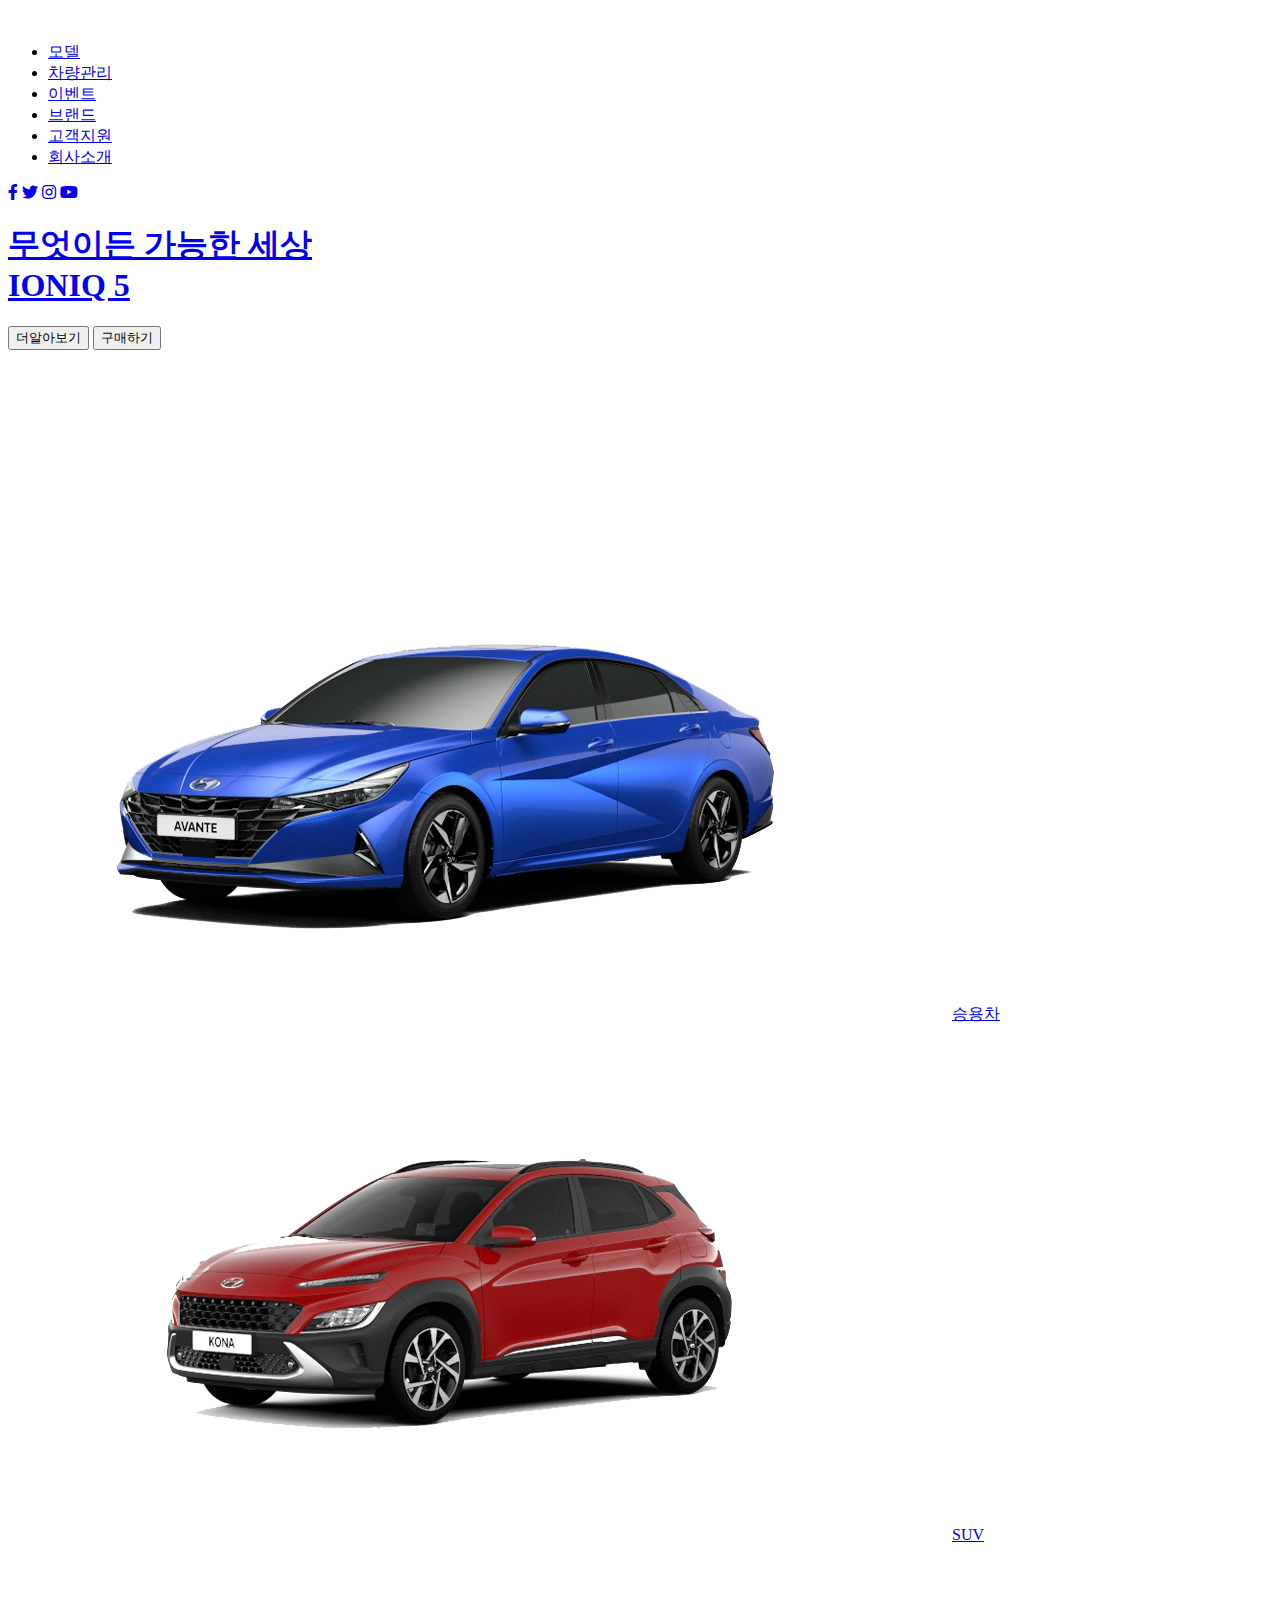
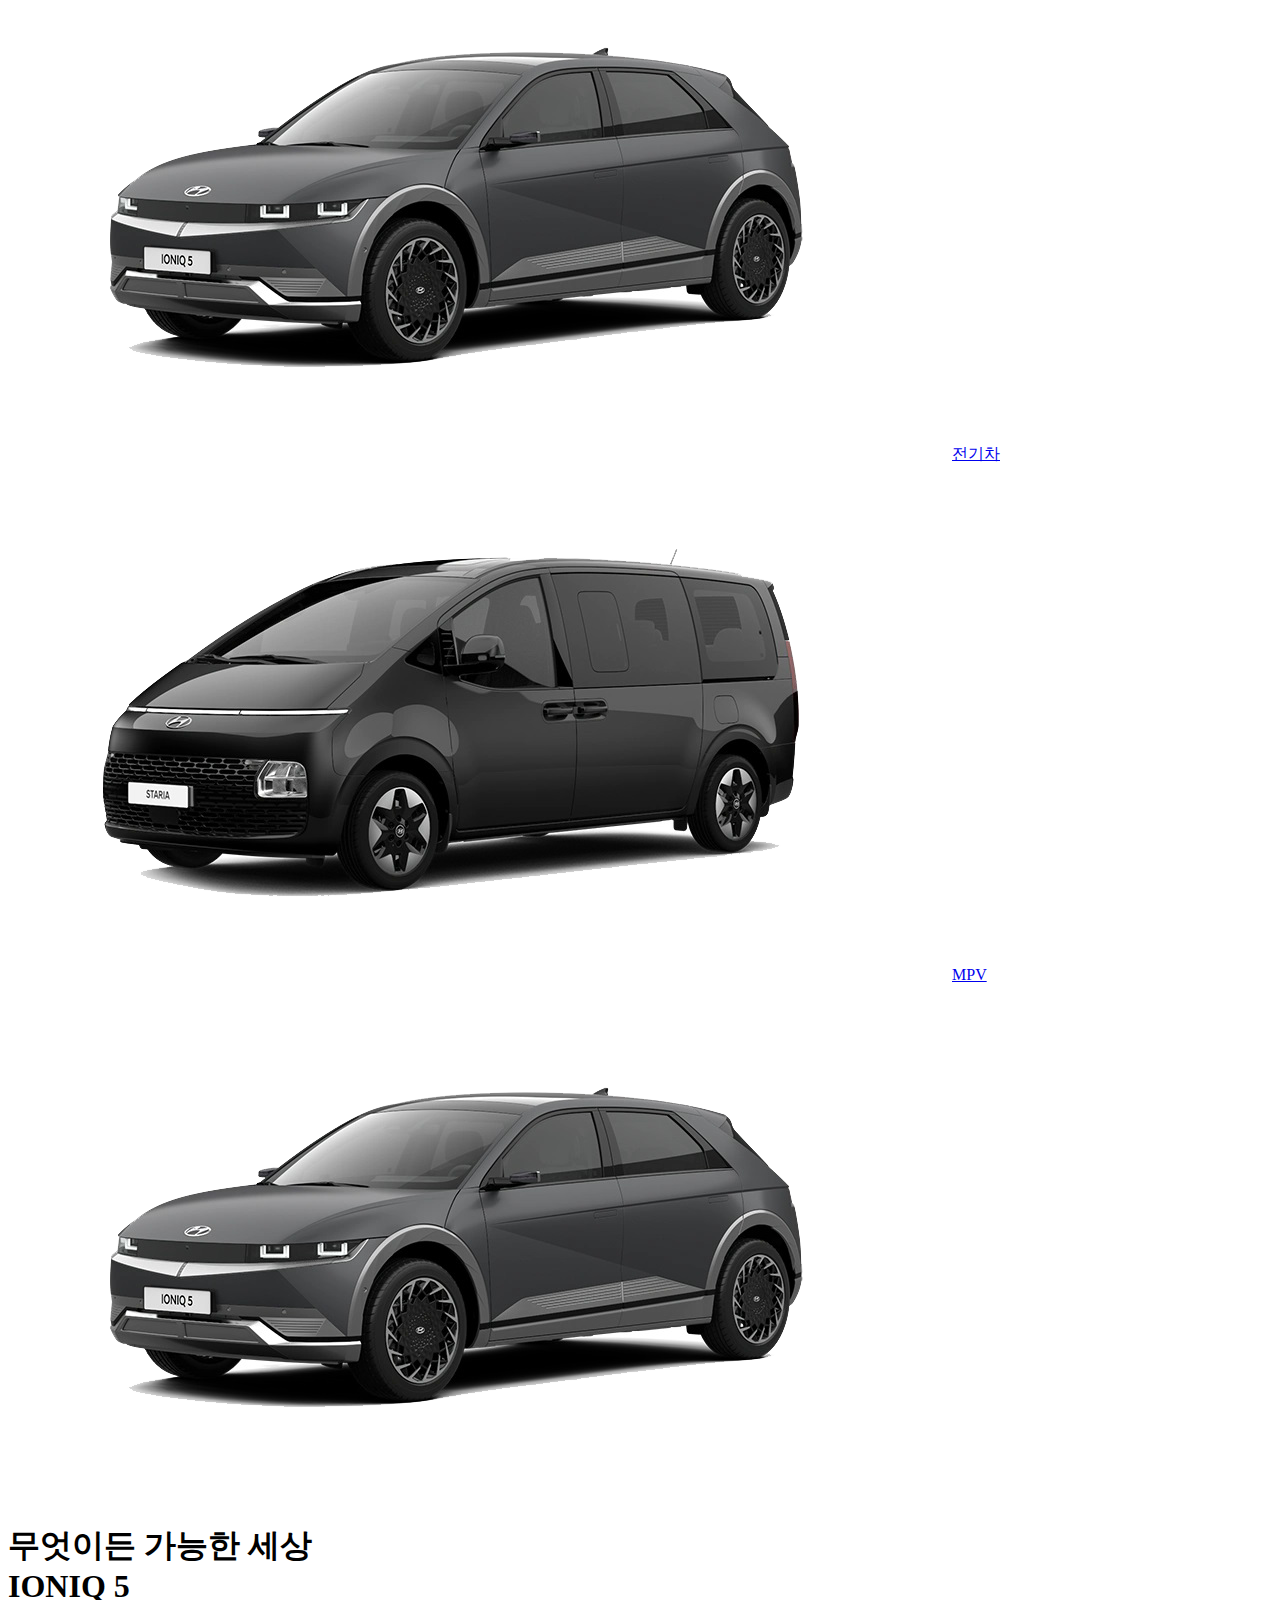
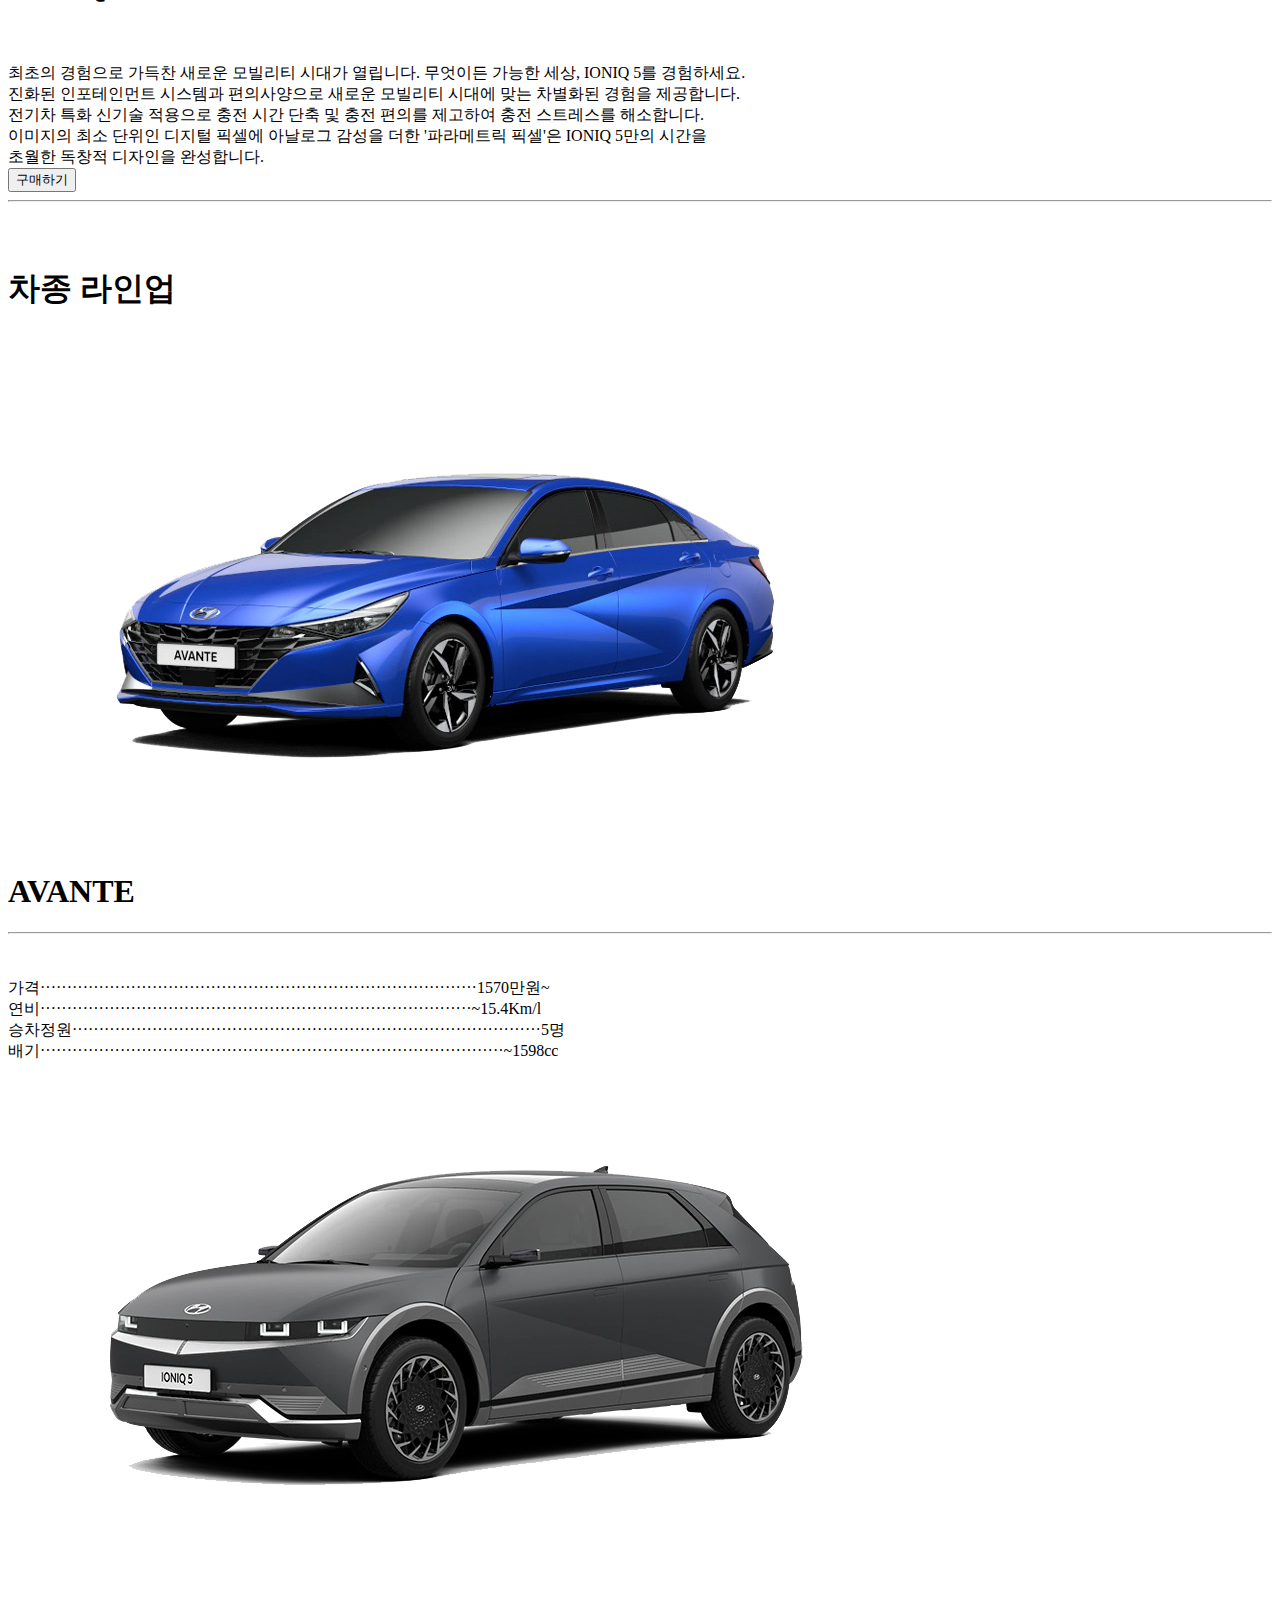
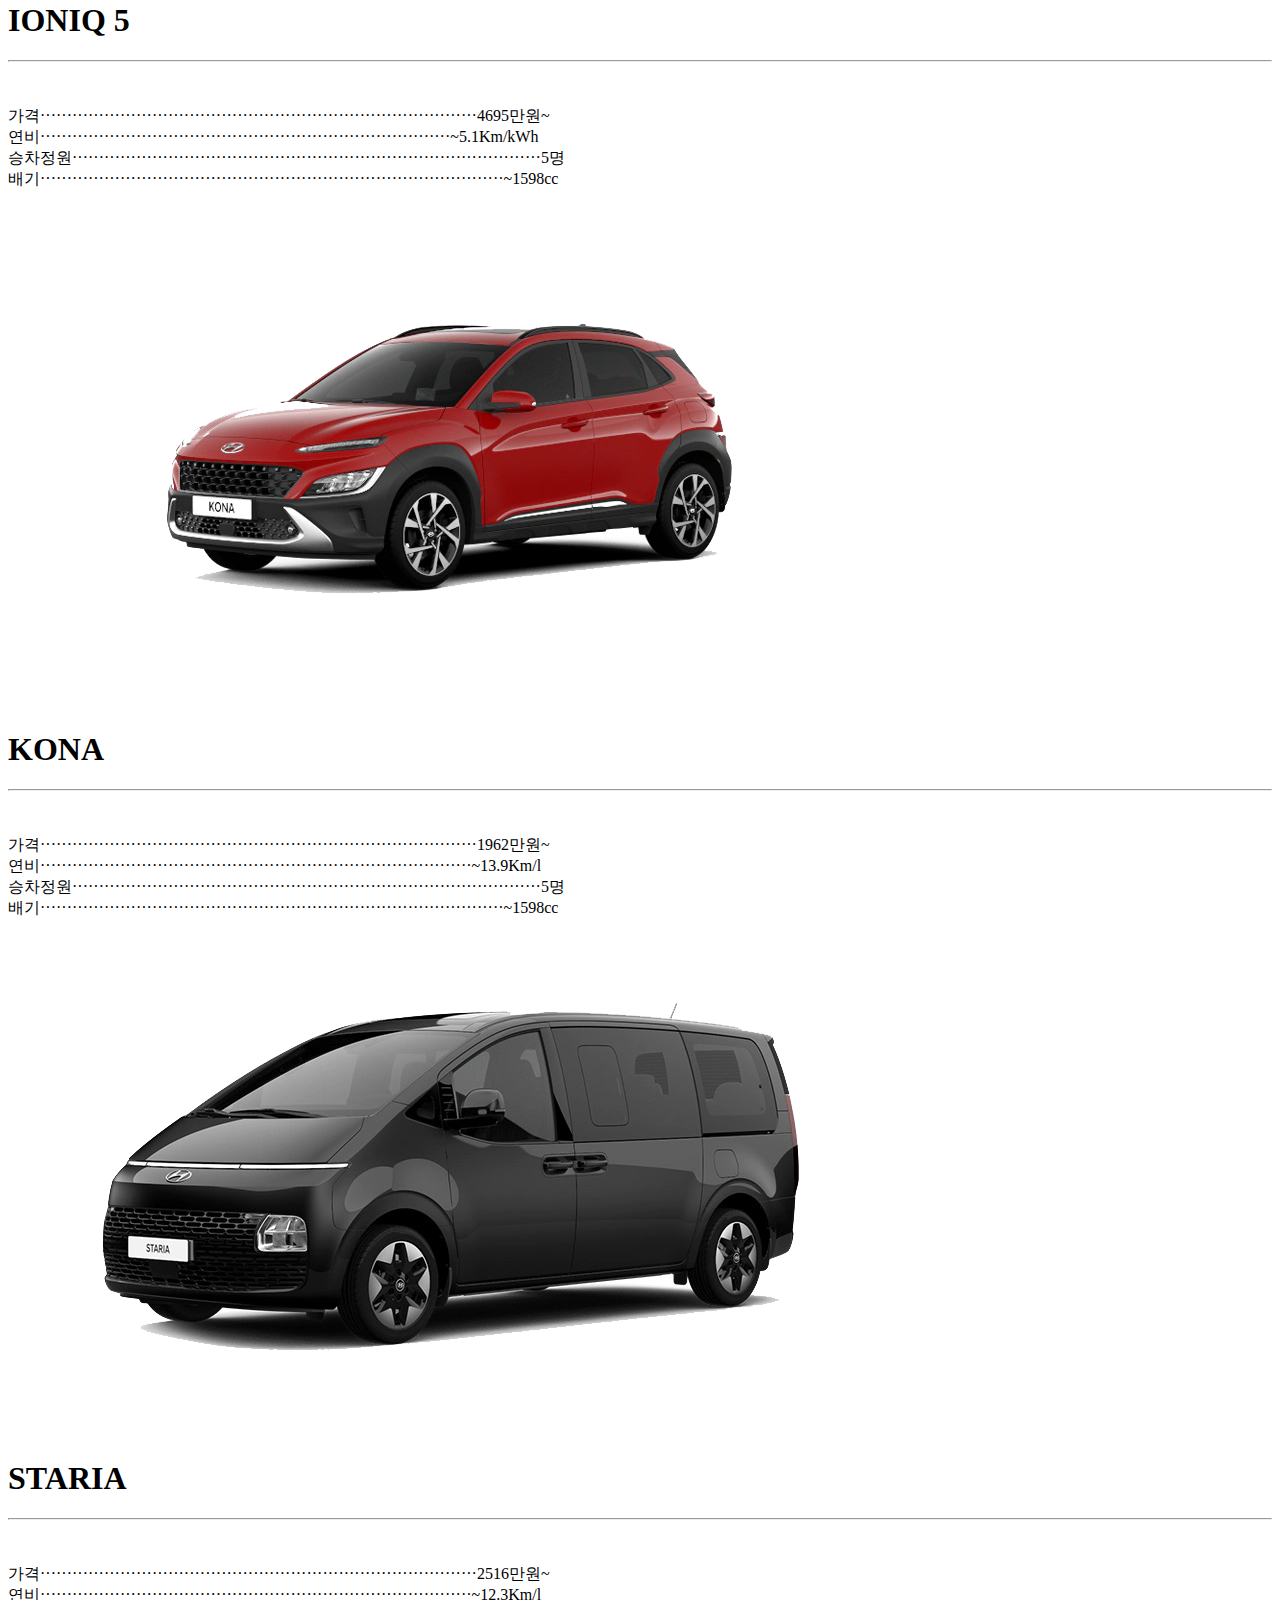
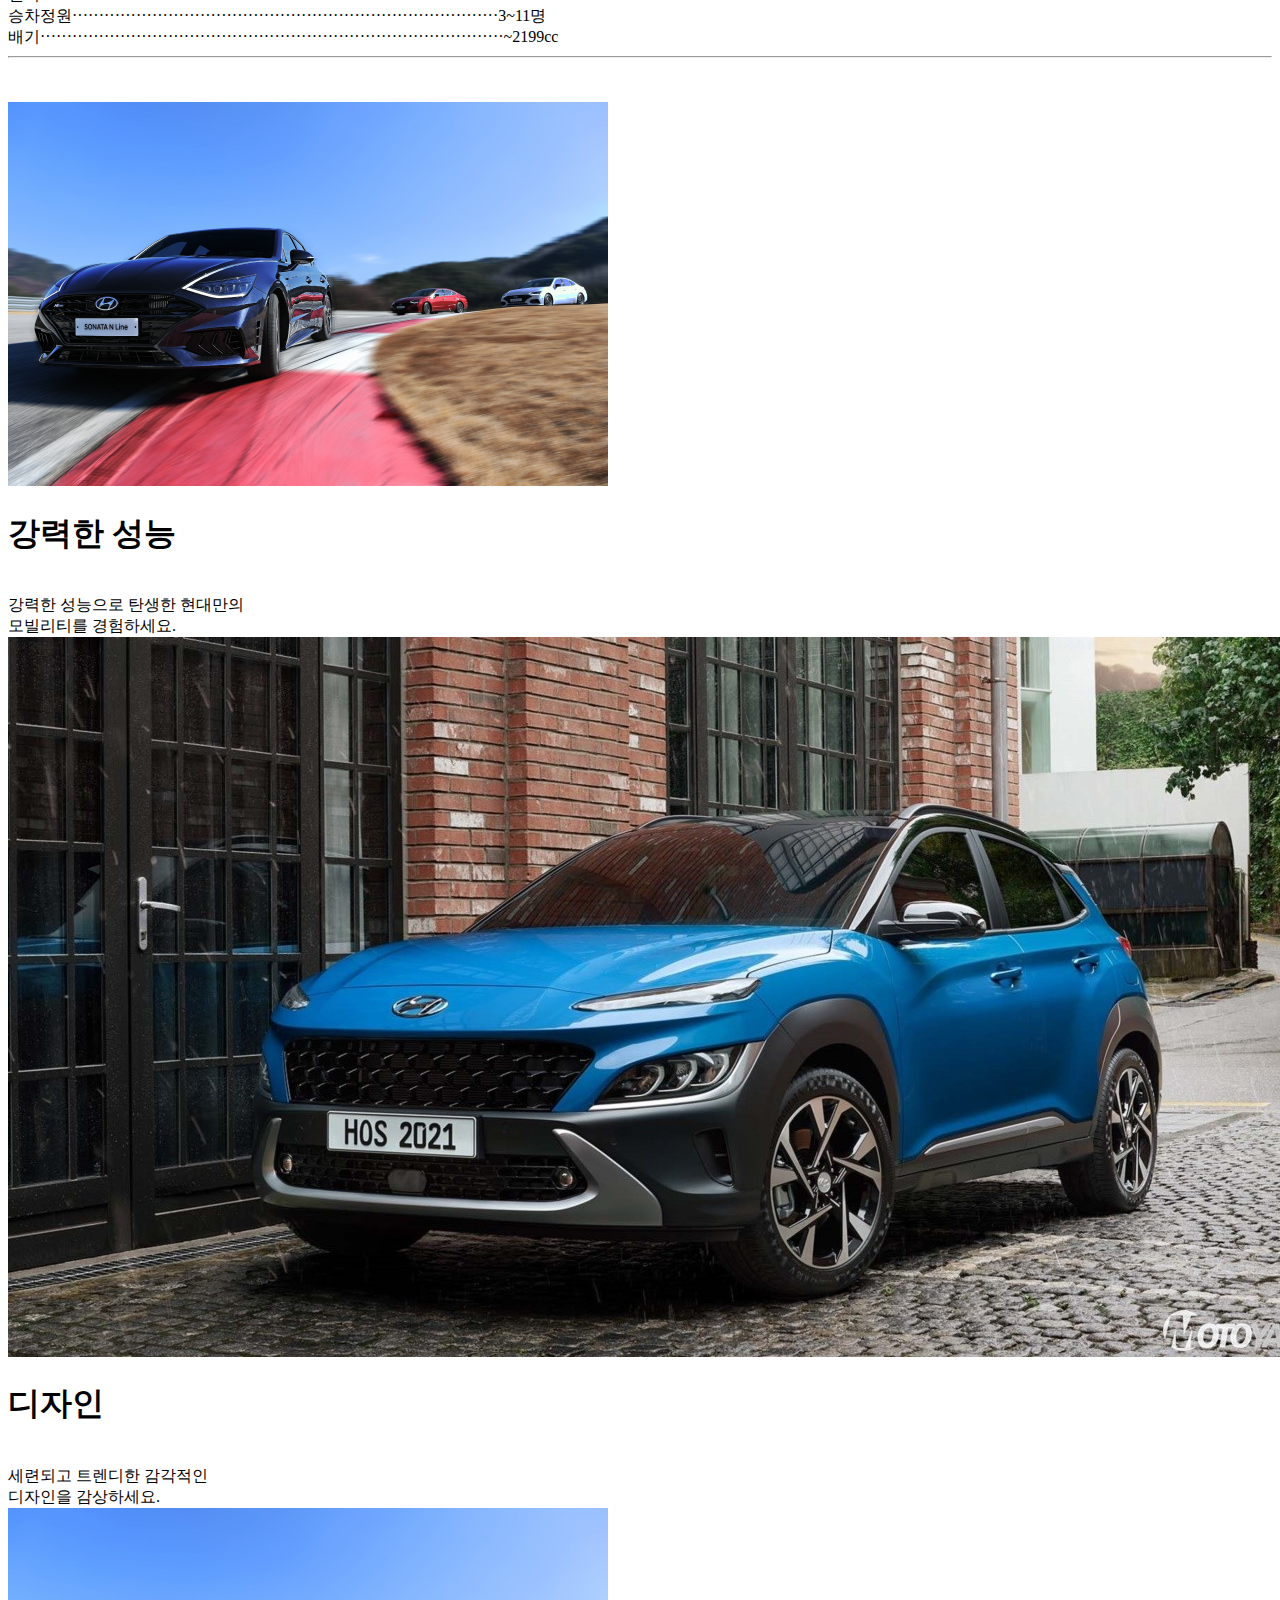
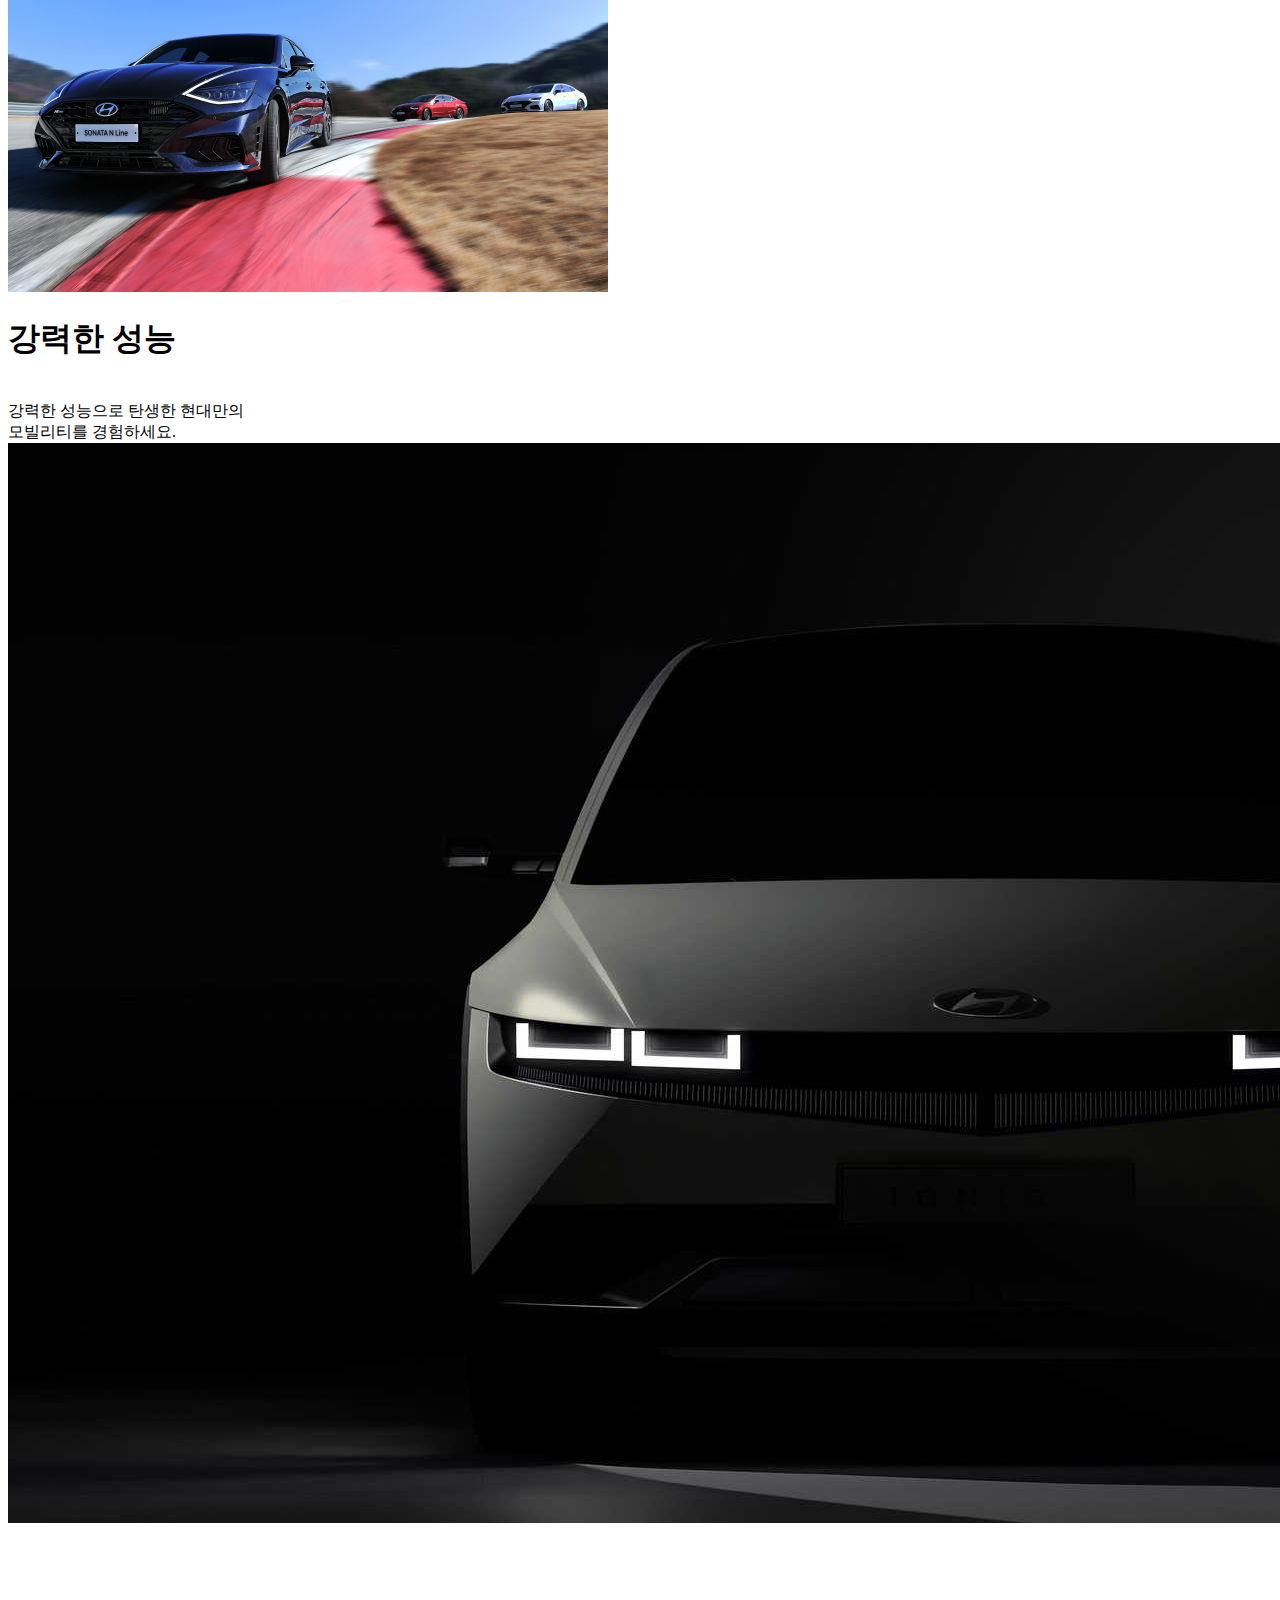
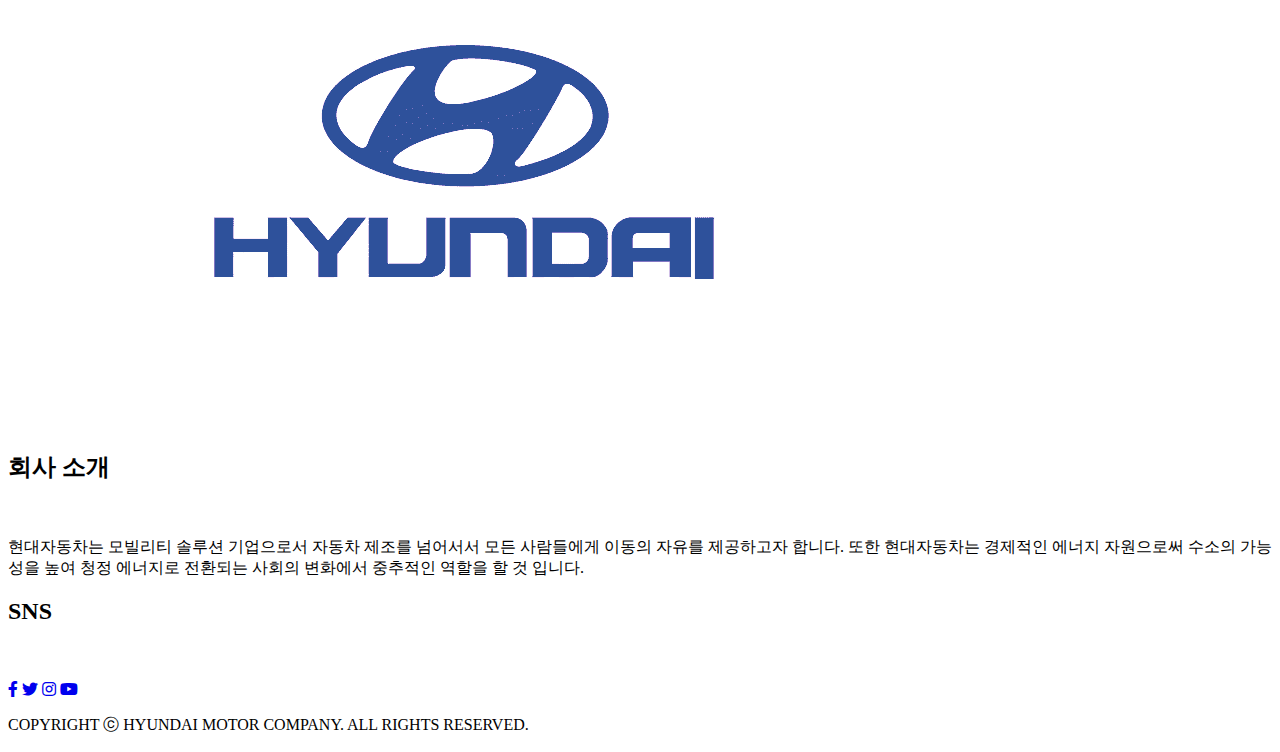
==== index.html @ 27c6eb62 "111" ====
<!DOCTYPE html>
<html lang="ko">

<head>
    <meta charset="UTF-8">
    <meta name="viewport" content="width=device-width, initial-scale=1.0">
    <title>현대자동차</title>
    <link rel="stylesheet" href="../HYUNDAI/css/main.css">
    <link rel="stylesheet" href="../HYUNDAI/css/common.css">
    <link rel="stylesheet" href="https://use.fontawesome.com/releases/v5.10.0/css/all.css">
</head>

<body>
    
    <div class="header">
        <header>
            <a href="#"><img src="../HYUNDAI/img/hyundai.png" alt=""></a>
            <nav>
                <ul>
                    <li><a href="#">모델</a></li>
                    <li><a href="#">차량관리</a></li>
                    <li><a href="#">이벤트</a></li>
                    <li><a href="#">브랜드</a></li>
                    <li><a href="#">고객지원</a></li>
                    <li><a href="#">회사소개</a></li>
                </ul>
            </nav>
            <div class="icon">
                <a href="#"><i class="fab fa-facebook-f"></i></a>
                <a href="#"><i class="fab fa-twitter"></i></a>
                <a href="#"><i class="fab fa-instagram"></i></a>
                <a href="#"><i class="fab fa-youtube"></i></a>
            </div>
        </header>
    </div>
   
    <div class="slide">
        <div id="btn">
            <div><a href="#">
                    <h1> 무엇이든 가능한 세상<br>IONIQ 5</h1>
                </a></div>
            <div class="bt">
                <button id="btn1" type="button" onclick="location.href='#' ">더알아보기</button>
                <button id="btn2" type="button" onclick="location.href='#' ">구매하기</button>
            </div>
        </div>
        <video src="../HYUNDAI/video/slidevideo.mp4" loop muted autoplay></video>
    </div>
    
    <div id="cars">
        <div class="cars1">
            <a href="#"><img src="img/AVANTE.png" alt=""></a>
            <a href="#">승용차</a>
        </div>
        <div class="cars1">
            <a href="#"><img src="img/KONA.png" alt=""></a>
            <a href="#">SUV</a>
        </div>
        <div class="cars1">
            <a href="#"><img src="img/IONIQ5.png" alt=""></a>
            <a href="#">전기차</a>
        </div>
        <div class="cars1">
            <a href="#"><img src="img/STARIA.png" alt=""></a>
            <a href="#">MPV</a>
        </div>
    </div>

    <div id="section1">
        <div class="io"><img src="img/IONIQ5.png" alt=""></div>
        <div class="txt">
            <div class="txt1">
                <h1>무엇이든 가능한 세상<br>IONIQ 5</h1><br><br>
                <span>최초의 경험으로 가득찬 새로운 모빌리티 시대가 열립니다.
                    무엇이든 가능한 세상, IONIQ 5를 경험하세요.<br>
                    진화된 인포테인먼트 시스템과 편의사양으로 새로운 모빌리티 시대에 맞는 차별화된 경험을 제공합니다. <br>
                    전기차 특화 신기술 적용으로 충전 시간 단축 및 충전 편의를 제고하여 충전 스트레스를 해소합니다. <br>
                    이미지의 최소 단위인 디지털 픽셀에 아날로그 감성을 더한 '파라메트릭 픽셀'은
                    IONIQ 5만의 시간을 <br> 초월한 독창적 디자인을 완성합니다.
                </span>
            </div>
            <button type="button" onclick="location.href='#' ">구매하기</button>
        </div>
        
    </div>
    <hr>
    <div id="etc">
        <div class="etc1">
            <br><br>
            <h1>차종 라인업</h1>
            <div class="lineup">
                <div>
                    <img src="img/AVANTE.png" alt="">
                    <h1>AVANTE</h1>
                    <hr><br><br>
                    <div class="info">
                        <span>가격&middot;&middot;&middot;&middot;&middot;&middot;&middot;&middot;&middot;&middot;&middot;&middot;&middot;&middot;&middot;&middot;&middot;&middot;&middot;&middot;&middot;&middot;&middot;&middot;&middot;&middot;&middot;&middot;&middot;&middot;&middot;&middot;&middot;&middot;&middot;&middot;&middot;&middot;&middot;&middot;&middot;&middot;&middot;&middot;&middot;&middot;&middot;&middot;&middot;&middot;&middot;&middot;&middot;&middot;&middot;&middot;&middot;&middot;&middot;&middot;&middot;&middot;&middot;&middot;&middot;&middot;&middot;&middot;&middot;&middot;&middot;&middot;&middot;&middot;&middot;&middot;&middot;&middot;&middot;&middot;&middot;&middot;1570만원~</span>
                        <br>
                        <span>연비&middot;&middot;&middot;&middot;&middot;&middot;&middot;&middot;&middot;&middot;&middot;&middot;&middot;&middot;&middot;&middot;&middot;&middot;&middot;&middot;&middot;&middot;&middot;&middot;&middot;&middot;&middot;&middot;&middot;&middot;&middot;&middot;&middot;&middot;&middot;&middot;&middot;&middot;&middot;&middot;&middot;&middot;&middot;&middot;&middot;&middot;&middot;&middot;&middot;&middot;&middot;&middot;&middot;&middot;&middot;&middot;&middot;&middot;&middot;&middot;&middot;&middot;&middot;&middot;&middot;&middot;&middot;&middot;&middot;&middot;&middot;&middot;&middot;&middot;&middot;&middot;&middot;&middot;&middot;&middot;&middot;~15.4Km/l</span>
                        <br>
                        <span>승차정원&middot;&middot;&middot;&middot;&middot;&middot;&middot;&middot;&middot;&middot;&middot;&middot;&middot;&middot;&middot;&middot;&middot;&middot;&middot;&middot;&middot;&middot;&middot;&middot;&middot;&middot;&middot;&middot;&middot;&middot;&middot;&middot;&middot;&middot;&middot;&middot;&middot;&middot;&middot;&middot;&middot;&middot;&middot;&middot;&middot;&middot;&middot;&middot;&middot;&middot;&middot;&middot;&middot;&middot;&middot;&middot;&middot;&middot;&middot;&middot;&middot;&middot;&middot;&middot;&middot;&middot;&middot;&middot;&middot;&middot;&middot;&middot;&middot;&middot;&middot;&middot;&middot;&middot;&middot;&middot;&middot;&middot;&middot;&middot;&middot;&middot;&middot;&middot;5명</span>
                        <br>
                        <span>배기&middot;&middot;&middot;&middot;&middot;&middot;&middot;&middot;&middot;&middot;&middot;&middot;&middot;&middot;&middot;&middot;&middot;&middot;&middot;&middot;&middot;&middot;&middot;&middot;&middot;&middot;&middot;&middot;&middot;&middot;&middot;&middot;&middot;&middot;&middot;&middot;&middot;&middot;&middot;&middot;&middot;&middot;&middot;&middot;&middot;&middot;&middot;&middot;&middot;&middot;&middot;&middot;&middot;&middot;&middot;&middot;&middot;&middot;&middot;&middot;&middot;&middot;&middot;&middot;&middot;&middot;&middot;&middot;&middot;&middot;&middot;&middot;&middot;&middot;&middot;&middot;&middot;&middot;&middot;&middot;&middot;&middot;&middot;&middot;&middot;&middot;&middot;~1598cc</span>
                    </div>
                </div>
                <div>
                    <img src="img/IONIQ5.png" alt="">
                    <h1>IONIQ 5</h1>
                    <hr><br><br>
                    <div class="info">
                        <span>가격&middot;&middot;&middot;&middot;&middot;&middot;&middot;&middot;&middot;&middot;&middot;&middot;&middot;&middot;&middot;&middot;&middot;&middot;&middot;&middot;&middot;&middot;&middot;&middot;&middot;&middot;&middot;&middot;&middot;&middot;&middot;&middot;&middot;&middot;&middot;&middot;&middot;&middot;&middot;&middot;&middot;&middot;&middot;&middot;&middot;&middot;&middot;&middot;&middot;&middot;&middot;&middot;&middot;&middot;&middot;&middot;&middot;&middot;&middot;&middot;&middot;&middot;&middot;&middot;&middot;&middot;&middot;&middot;&middot;&middot;&middot;&middot;&middot;&middot;&middot;&middot;&middot;&middot;&middot;&middot;&middot;&middot;4695만원~</span>
                        <br>
                        <span>연비&middot;&middot;&middot;&middot;&middot;&middot;&middot;&middot;&middot;&middot;&middot;&middot;&middot;&middot;&middot;&middot;&middot;&middot;&middot;&middot;&middot;&middot;&middot;&middot;&middot;&middot;&middot;&middot;&middot;&middot;&middot;&middot;&middot;&middot;&middot;&middot;&middot;&middot;&middot;&middot;&middot;&middot;&middot;&middot;&middot;&middot;&middot;&middot;&middot;&middot;&middot;&middot;&middot;&middot;&middot;&middot;&middot;&middot;&middot;&middot;&middot;&middot;&middot;&middot;&middot;&middot;&middot;&middot;&middot;&middot;&middot;&middot;&middot;&middot;&middot;&middot;&middot;~5.1Km/kWh</span>
                        <br>
                        <span>승차정원&middot;&middot;&middot;&middot;&middot;&middot;&middot;&middot;&middot;&middot;&middot;&middot;&middot;&middot;&middot;&middot;&middot;&middot;&middot;&middot;&middot;&middot;&middot;&middot;&middot;&middot;&middot;&middot;&middot;&middot;&middot;&middot;&middot;&middot;&middot;&middot;&middot;&middot;&middot;&middot;&middot;&middot;&middot;&middot;&middot;&middot;&middot;&middot;&middot;&middot;&middot;&middot;&middot;&middot;&middot;&middot;&middot;&middot;&middot;&middot;&middot;&middot;&middot;&middot;&middot;&middot;&middot;&middot;&middot;&middot;&middot;&middot;&middot;&middot;&middot;&middot;&middot;&middot;&middot;&middot;&middot;&middot;&middot;&middot;&middot;&middot;&middot;&middot;5명</span>
                        <br>
                        <span>배기&middot;&middot;&middot;&middot;&middot;&middot;&middot;&middot;&middot;&middot;&middot;&middot;&middot;&middot;&middot;&middot;&middot;&middot;&middot;&middot;&middot;&middot;&middot;&middot;&middot;&middot;&middot;&middot;&middot;&middot;&middot;&middot;&middot;&middot;&middot;&middot;&middot;&middot;&middot;&middot;&middot;&middot;&middot;&middot;&middot;&middot;&middot;&middot;&middot;&middot;&middot;&middot;&middot;&middot;&middot;&middot;&middot;&middot;&middot;&middot;&middot;&middot;&middot;&middot;&middot;&middot;&middot;&middot;&middot;&middot;&middot;&middot;&middot;&middot;&middot;&middot;&middot;&middot;&middot;&middot;&middot;&middot;&middot;&middot;&middot;&middot;&middot;~1598cc</span>
                    </div>
                </div>
                <div>
                    <img src="img/KONA.png" alt="">
                    <h1>KONA</h1>
                    <hr><br><br>
                    <div class="info">
                        <span>가격&middot;&middot;&middot;&middot;&middot;&middot;&middot;&middot;&middot;&middot;&middot;&middot;&middot;&middot;&middot;&middot;&middot;&middot;&middot;&middot;&middot;&middot;&middot;&middot;&middot;&middot;&middot;&middot;&middot;&middot;&middot;&middot;&middot;&middot;&middot;&middot;&middot;&middot;&middot;&middot;&middot;&middot;&middot;&middot;&middot;&middot;&middot;&middot;&middot;&middot;&middot;&middot;&middot;&middot;&middot;&middot;&middot;&middot;&middot;&middot;&middot;&middot;&middot;&middot;&middot;&middot;&middot;&middot;&middot;&middot;&middot;&middot;&middot;&middot;&middot;&middot;&middot;&middot;&middot;&middot;&middot;&middot;1962만원~</span>
                        <br>
                        <span>연비&middot;&middot;&middot;&middot;&middot;&middot;&middot;&middot;&middot;&middot;&middot;&middot;&middot;&middot;&middot;&middot;&middot;&middot;&middot;&middot;&middot;&middot;&middot;&middot;&middot;&middot;&middot;&middot;&middot;&middot;&middot;&middot;&middot;&middot;&middot;&middot;&middot;&middot;&middot;&middot;&middot;&middot;&middot;&middot;&middot;&middot;&middot;&middot;&middot;&middot;&middot;&middot;&middot;&middot;&middot;&middot;&middot;&middot;&middot;&middot;&middot;&middot;&middot;&middot;&middot;&middot;&middot;&middot;&middot;&middot;&middot;&middot;&middot;&middot;&middot;&middot;&middot;&middot;&middot;&middot;&middot;~13.9Km/l</span>
                        <br>
                        <span>승차정원&middot;&middot;&middot;&middot;&middot;&middot;&middot;&middot;&middot;&middot;&middot;&middot;&middot;&middot;&middot;&middot;&middot;&middot;&middot;&middot;&middot;&middot;&middot;&middot;&middot;&middot;&middot;&middot;&middot;&middot;&middot;&middot;&middot;&middot;&middot;&middot;&middot;&middot;&middot;&middot;&middot;&middot;&middot;&middot;&middot;&middot;&middot;&middot;&middot;&middot;&middot;&middot;&middot;&middot;&middot;&middot;&middot;&middot;&middot;&middot;&middot;&middot;&middot;&middot;&middot;&middot;&middot;&middot;&middot;&middot;&middot;&middot;&middot;&middot;&middot;&middot;&middot;&middot;&middot;&middot;&middot;&middot;&middot;&middot;&middot;&middot;&middot;&middot;5명</span>
                        <br>
                        <span>배기&middot;&middot;&middot;&middot;&middot;&middot;&middot;&middot;&middot;&middot;&middot;&middot;&middot;&middot;&middot;&middot;&middot;&middot;&middot;&middot;&middot;&middot;&middot;&middot;&middot;&middot;&middot;&middot;&middot;&middot;&middot;&middot;&middot;&middot;&middot;&middot;&middot;&middot;&middot;&middot;&middot;&middot;&middot;&middot;&middot;&middot;&middot;&middot;&middot;&middot;&middot;&middot;&middot;&middot;&middot;&middot;&middot;&middot;&middot;&middot;&middot;&middot;&middot;&middot;&middot;&middot;&middot;&middot;&middot;&middot;&middot;&middot;&middot;&middot;&middot;&middot;&middot;&middot;&middot;&middot;&middot;&middot;&middot;&middot;&middot;&middot;&middot;~1598cc</span>
                    </div>
                </div>
                <div>
                    <img src="img/STARIA.png" alt="">
                    <h1>STARIA</h1>
                    <hr><br><br>
                    <div class="info">
                        <span>가격&middot;&middot;&middot;&middot;&middot;&middot;&middot;&middot;&middot;&middot;&middot;&middot;&middot;&middot;&middot;&middot;&middot;&middot;&middot;&middot;&middot;&middot;&middot;&middot;&middot;&middot;&middot;&middot;&middot;&middot;&middot;&middot;&middot;&middot;&middot;&middot;&middot;&middot;&middot;&middot;&middot;&middot;&middot;&middot;&middot;&middot;&middot;&middot;&middot;&middot;&middot;&middot;&middot;&middot;&middot;&middot;&middot;&middot;&middot;&middot;&middot;&middot;&middot;&middot;&middot;&middot;&middot;&middot;&middot;&middot;&middot;&middot;&middot;&middot;&middot;&middot;&middot;&middot;&middot;&middot;&middot;&middot;2516만원~</span>
                        <br>
                        <span>연비&middot;&middot;&middot;&middot;&middot;&middot;&middot;&middot;&middot;&middot;&middot;&middot;&middot;&middot;&middot;&middot;&middot;&middot;&middot;&middot;&middot;&middot;&middot;&middot;&middot;&middot;&middot;&middot;&middot;&middot;&middot;&middot;&middot;&middot;&middot;&middot;&middot;&middot;&middot;&middot;&middot;&middot;&middot;&middot;&middot;&middot;&middot;&middot;&middot;&middot;&middot;&middot;&middot;&middot;&middot;&middot;&middot;&middot;&middot;&middot;&middot;&middot;&middot;&middot;&middot;&middot;&middot;&middot;&middot;&middot;&middot;&middot;&middot;&middot;&middot;&middot;&middot;&middot;&middot;&middot;&middot;~12.3Km/l</span>
                        <br>
                        <span>승차정원&middot;&middot;&middot;&middot;&middot;&middot;&middot;&middot;&middot;&middot;&middot;&middot;&middot;&middot;&middot;&middot;&middot;&middot;&middot;&middot;&middot;&middot;&middot;&middot;&middot;&middot;&middot;&middot;&middot;&middot;&middot;&middot;&middot;&middot;&middot;&middot;&middot;&middot;&middot;&middot;&middot;&middot;&middot;&middot;&middot;&middot;&middot;&middot;&middot;&middot;&middot;&middot;&middot;&middot;&middot;&middot;&middot;&middot;&middot;&middot;&middot;&middot;&middot;&middot;&middot;&middot;&middot;&middot;&middot;&middot;&middot;&middot;&middot;&middot;&middot;&middot;&middot;&middot;&middot;&middot;3~11명</span>
                        <br>
                        <span>배기&middot;&middot;&middot;&middot;&middot;&middot;&middot;&middot;&middot;&middot;&middot;&middot;&middot;&middot;&middot;&middot;&middot;&middot;&middot;&middot;&middot;&middot;&middot;&middot;&middot;&middot;&middot;&middot;&middot;&middot;&middot;&middot;&middot;&middot;&middot;&middot;&middot;&middot;&middot;&middot;&middot;&middot;&middot;&middot;&middot;&middot;&middot;&middot;&middot;&middot;&middot;&middot;&middot;&middot;&middot;&middot;&middot;&middot;&middot;&middot;&middot;&middot;&middot;&middot;&middot;&middot;&middot;&middot;&middot;&middot;&middot;&middot;&middot;&middot;&middot;&middot;&middot;&middot;&middot;&middot;&middot;&middot;&middot;&middot;&middot;&middot;&middot;~2199cc</span>
                    </div>
                </div>
            </div>
        </div>
    </div>
    <hr>
    <br><br>
    <div class="more">
        <div class="mbox">
            <div class="box">
                <img src="img/race.jpg" alt="">
                <h1>강력한 성능</h1><br>
                <span>강력한 성능으로 탄생한 현대만의 <br>모빌리티를 경험하세요.</span>
            </div>
            <div class="box">
                <img src="img/disign.jpg" alt="">
                <h1>디자인</h1><br>
                <span>세련되고 트렌디한 감각적인 <br>디자인을 감상하세요.</span>
            </div>
            <div class="box">
                <img src="img/race.jpg" alt="">
                <h1>강력한 성능</h1><br>
                <span>강력한 성능으로 탄생한 현대만의 <br>모빌리티를 경험하세요.</span>
            </div>
        </div>
    </div>
    
    <div class="slide2" >
        <img src="img/slide2.jpg" alt="">
        <div></div>
    </div>

    <div class="footer">
        <footer>
            <div class="foot">
                <div class="fl">
                    <a href="#"><img src="img/hyundai.png" alt=""></a>
                </div>
                <div class="au">
                    <h2>회사 소개</h2><br>
                    <p>현대자동차는 모빌리티 솔루션 기업으로서 자동차 제조를 넘어서서 모든 사람들에게 이동의 자유를 제공하고자 합니다.
                        또한 현대자동차는 경제적인 에너지 자원으로써 수소의 가능성을 높여 청정 에너지로 전환되는 사회의 변화에서 중추적인 역할을 할 것 입니다.
                    </p>
                </div>
                <div class="sns">
                    <h2>SNS</h2><br><br>
                    <a href="#"><i class="fab fa-facebook-f"></i></a>
                    <a href="#"><i class="fab fa-twitter"></i></a>
                    <a href="#"><i class="fab fa-instagram"></i></a>
                    <a href="#"><i class="fab fa-youtube"></i></a>
                </div>
            </div>
        </footer>
    </div>
    
    <div class="footer2">
        <p>COPYRIGHT ⓒ HYUNDAI MOTOR COMPANY. ALL RIGHTS RESERVED.</p>
    </div>    
</body>

</html>
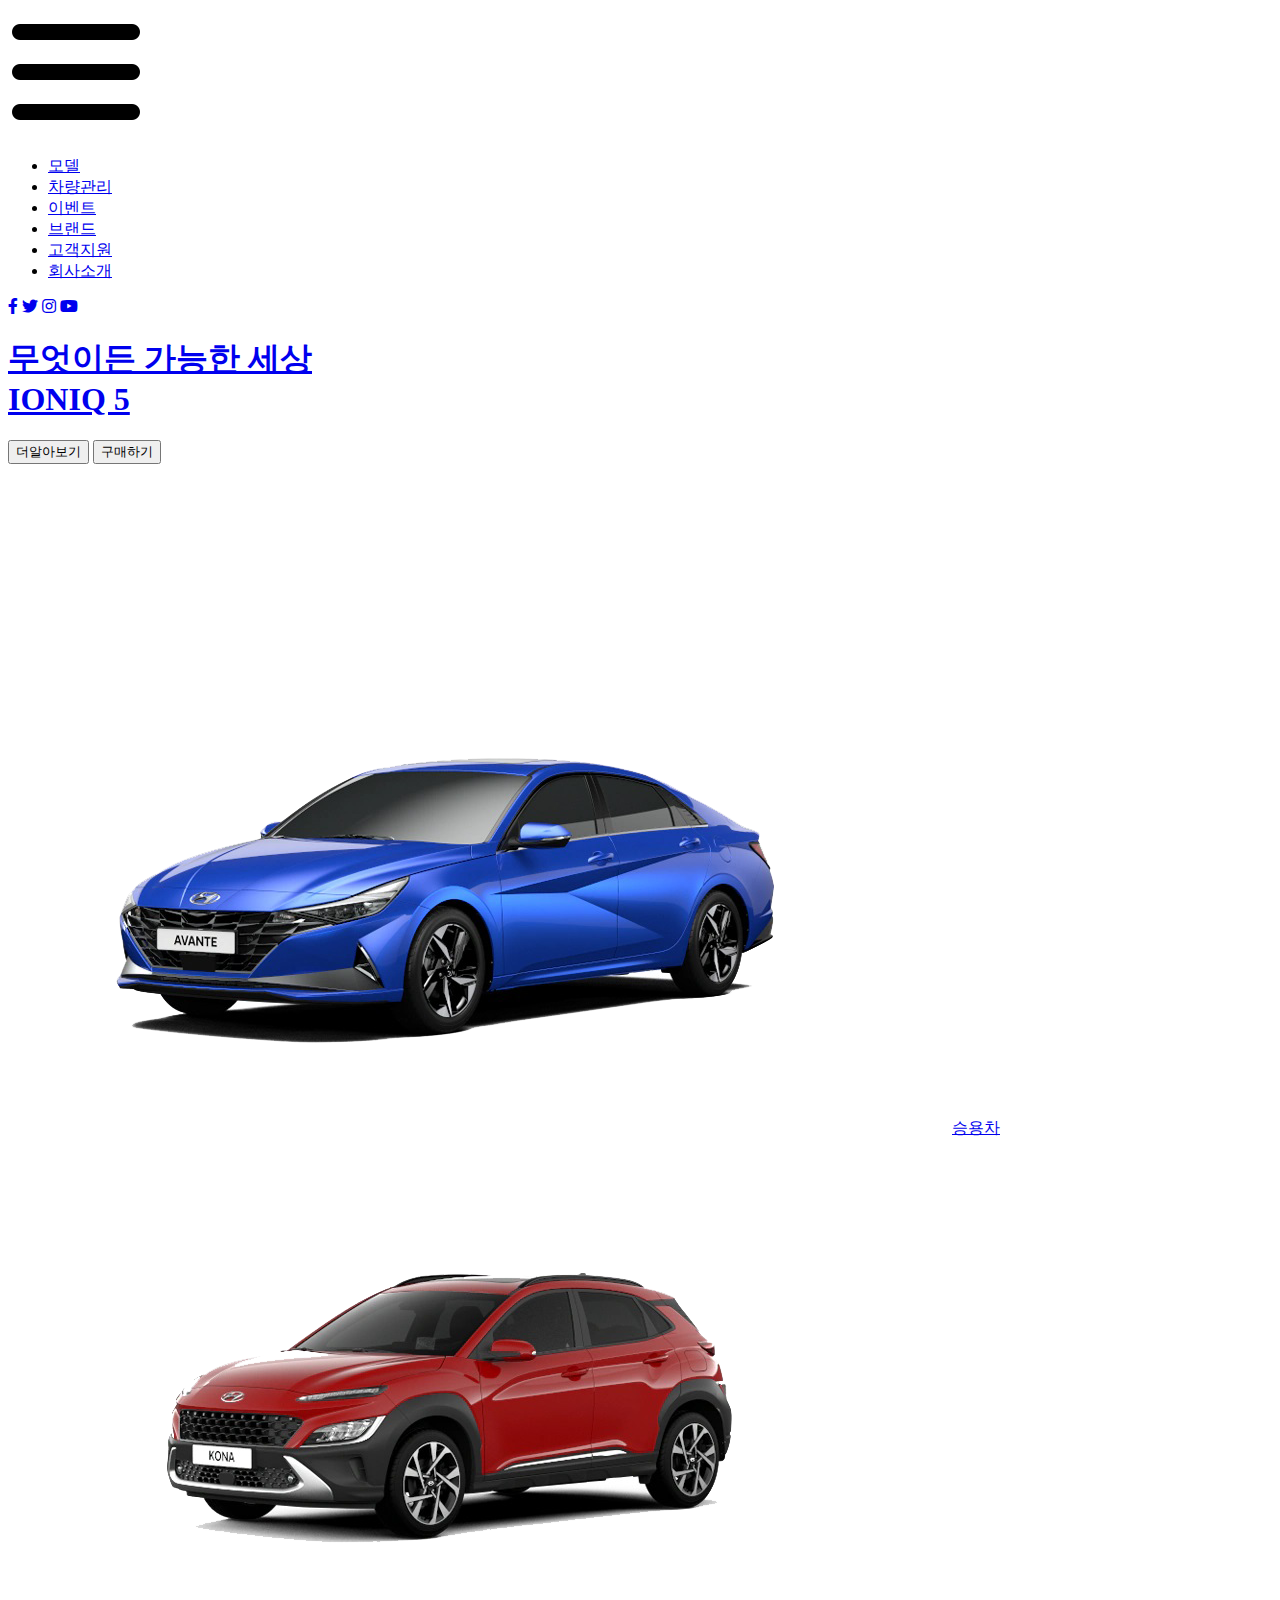
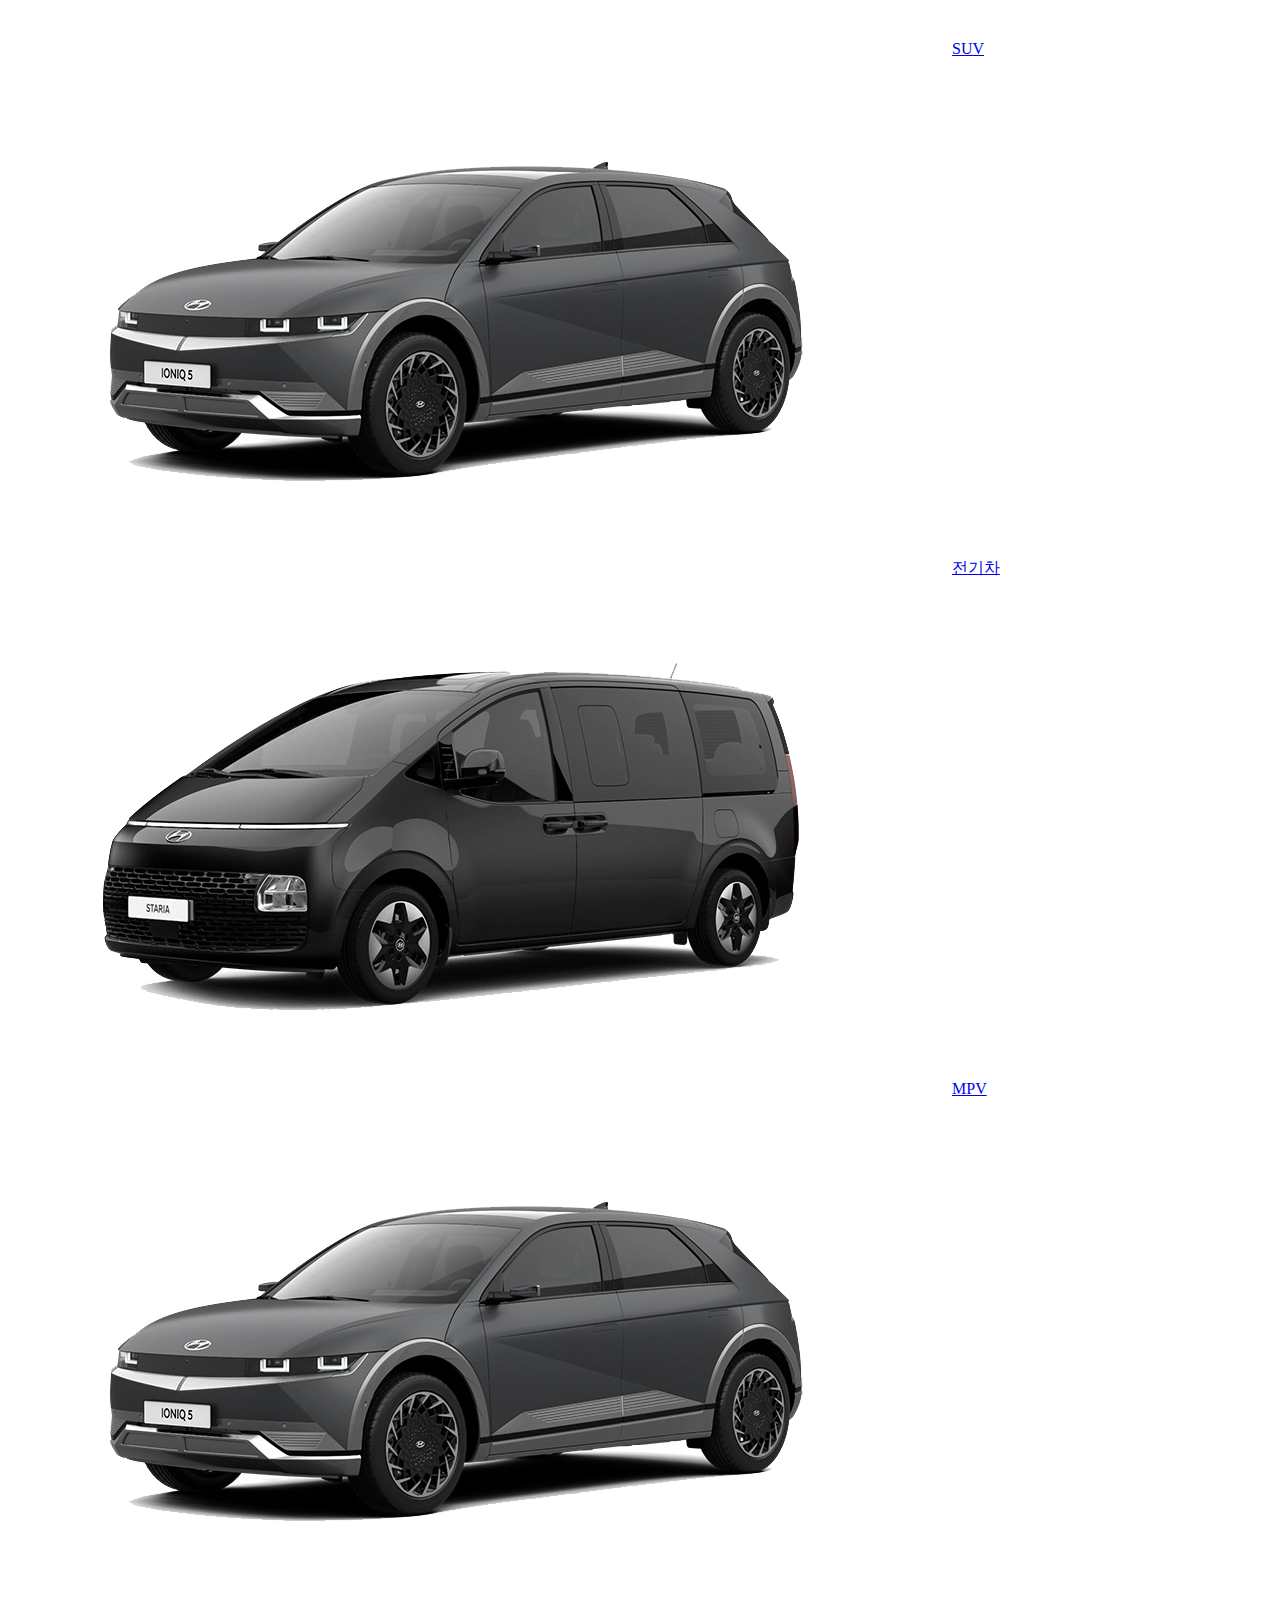
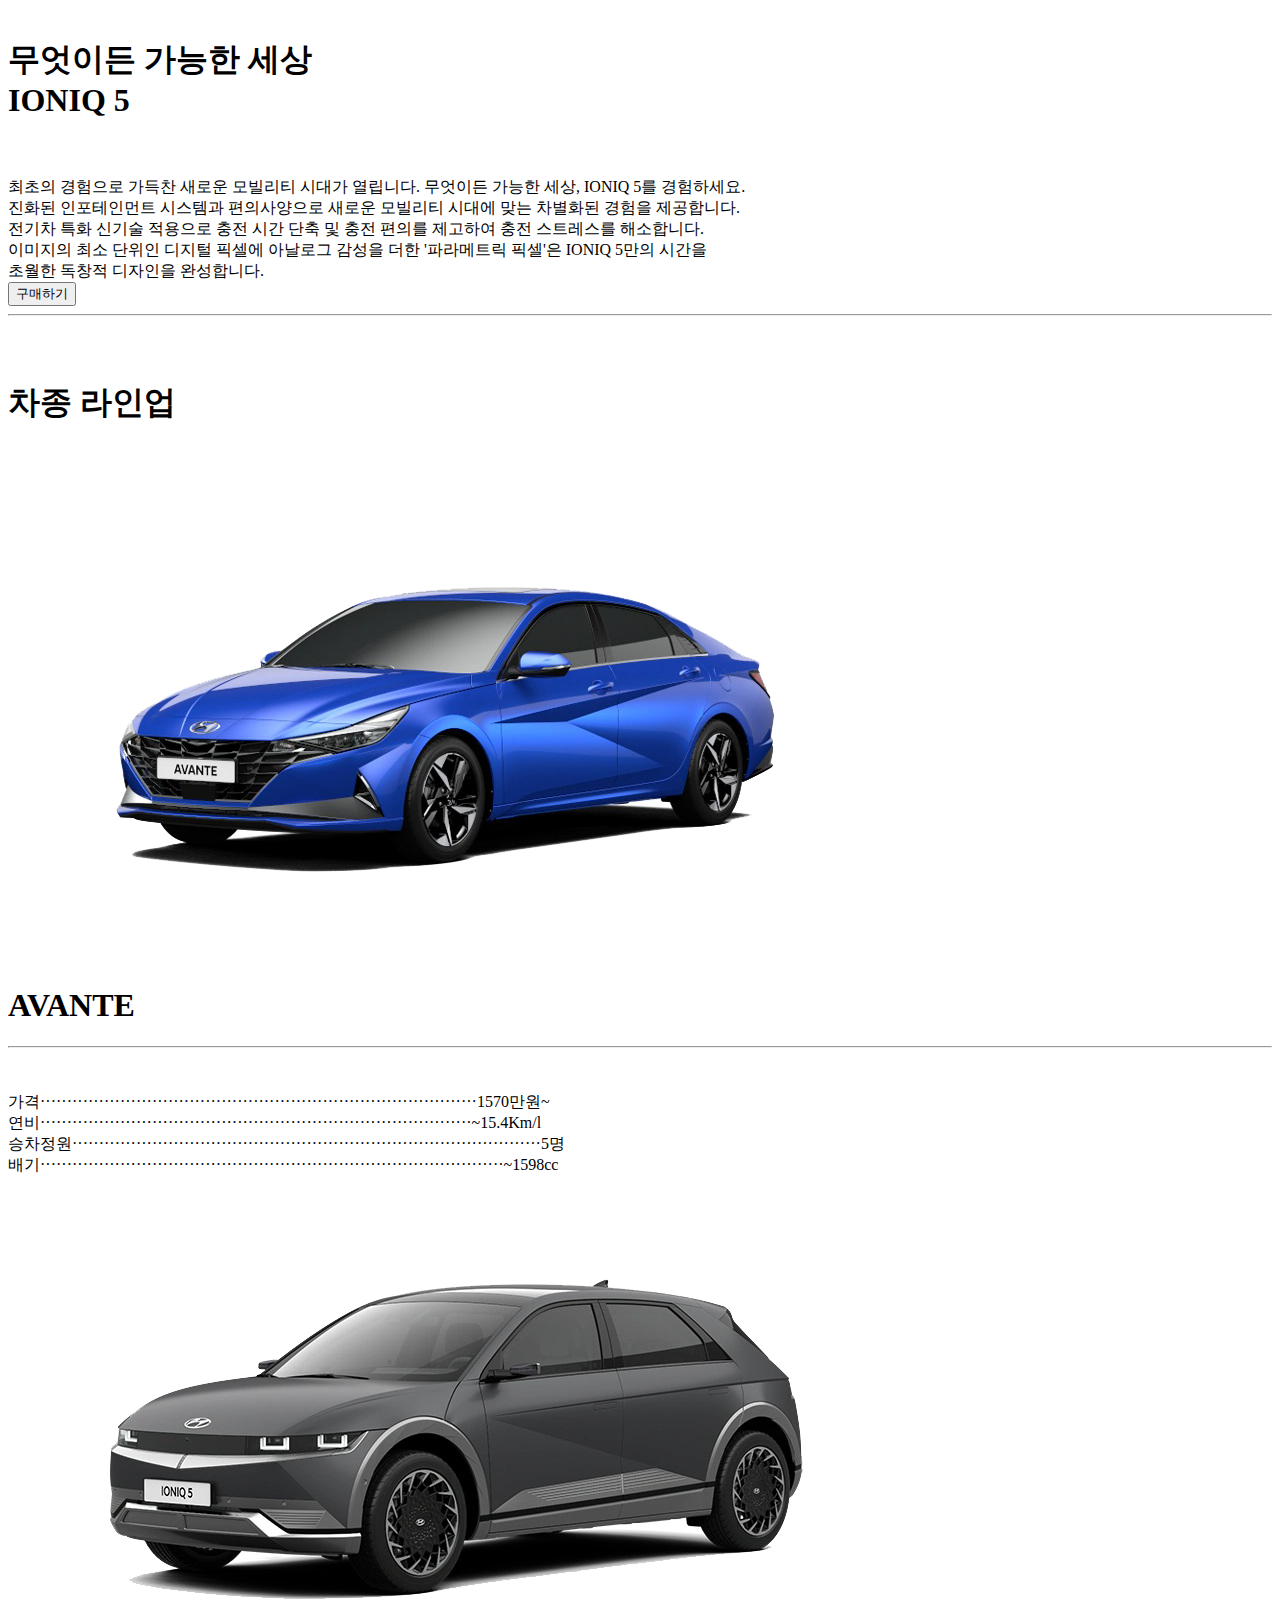
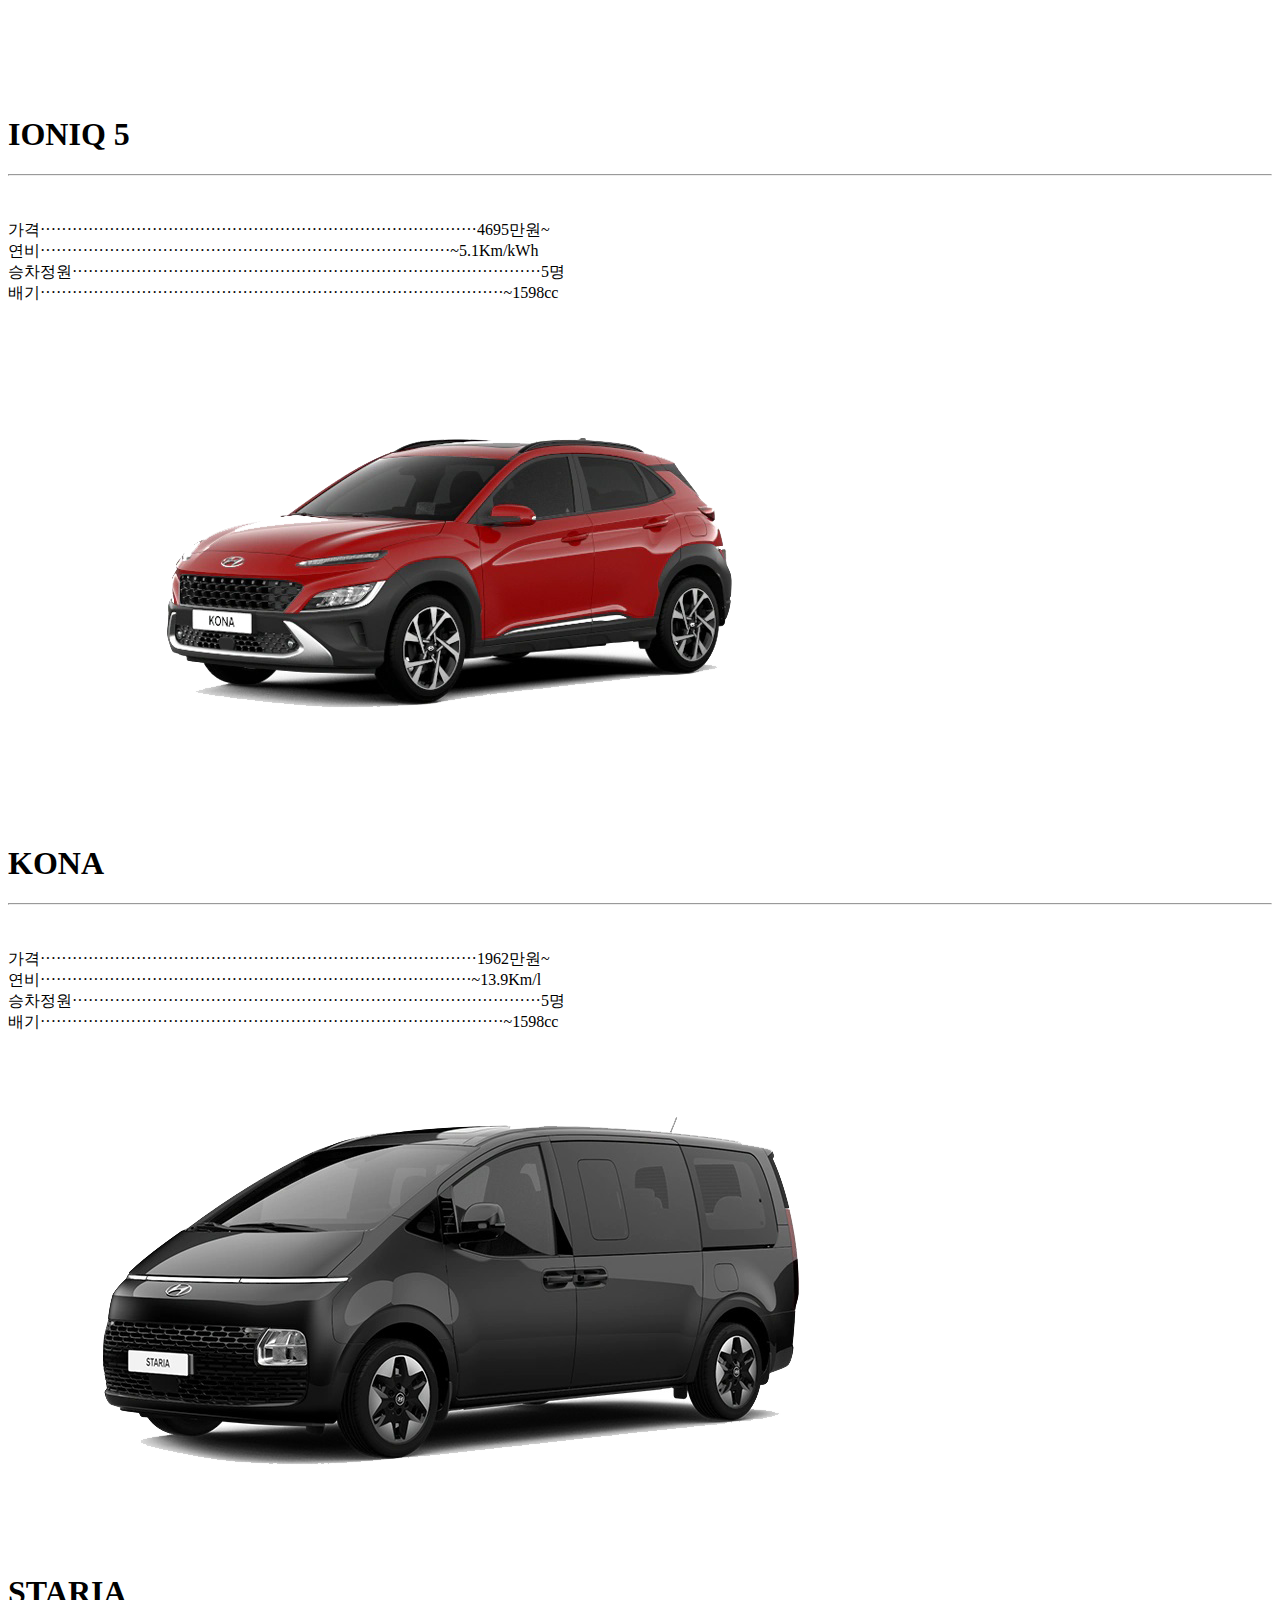
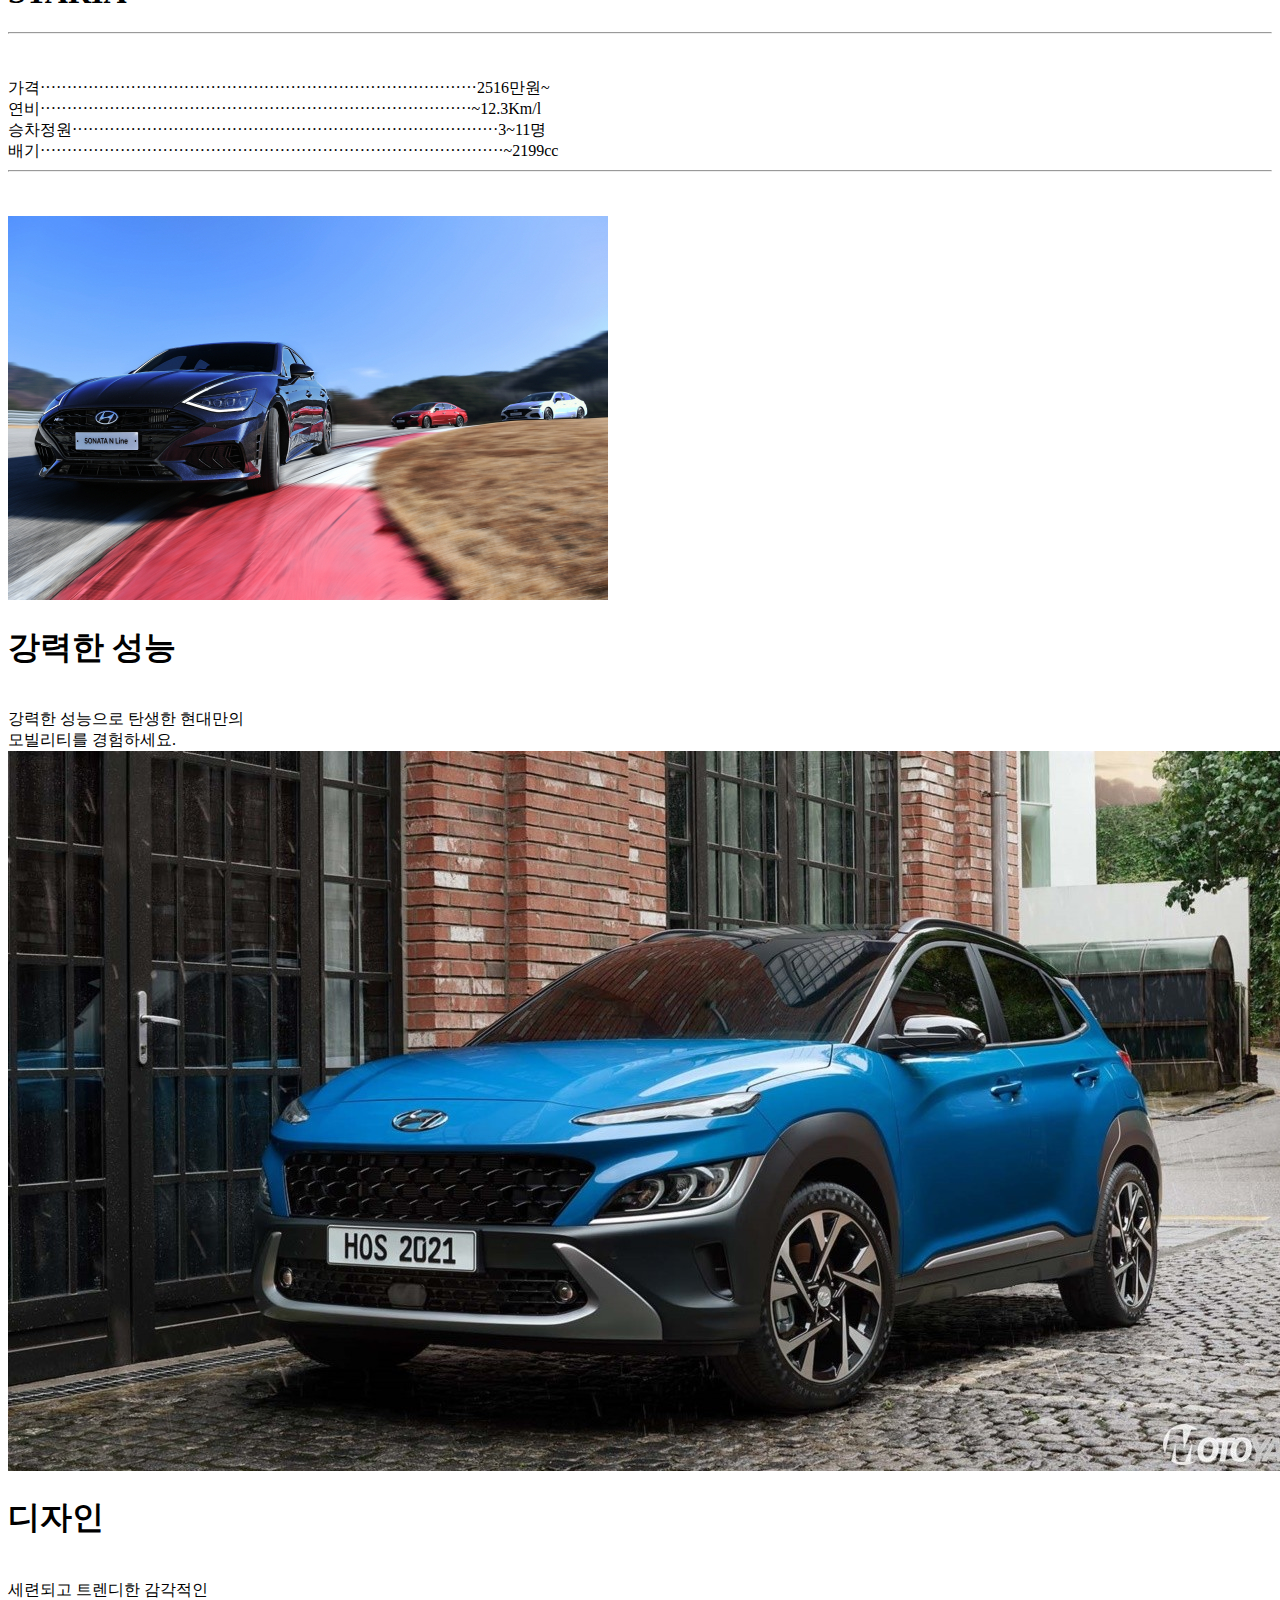
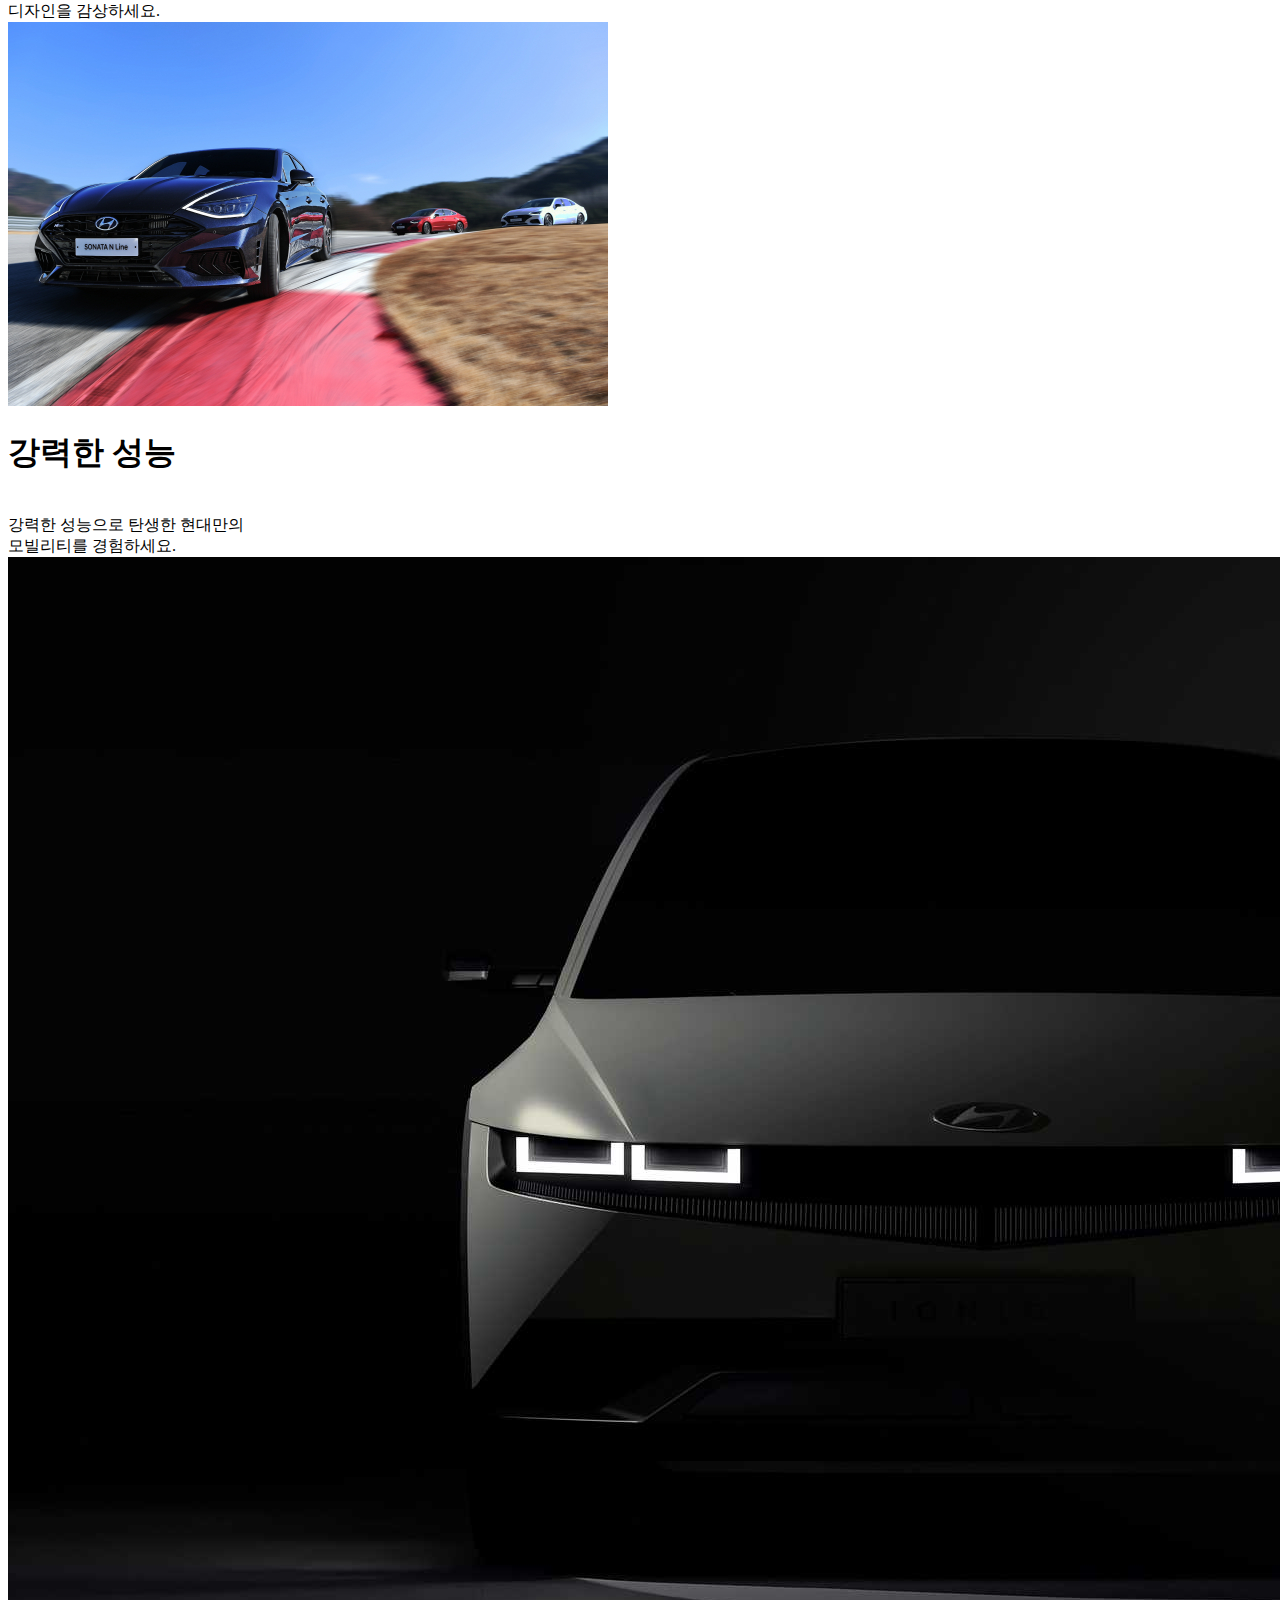
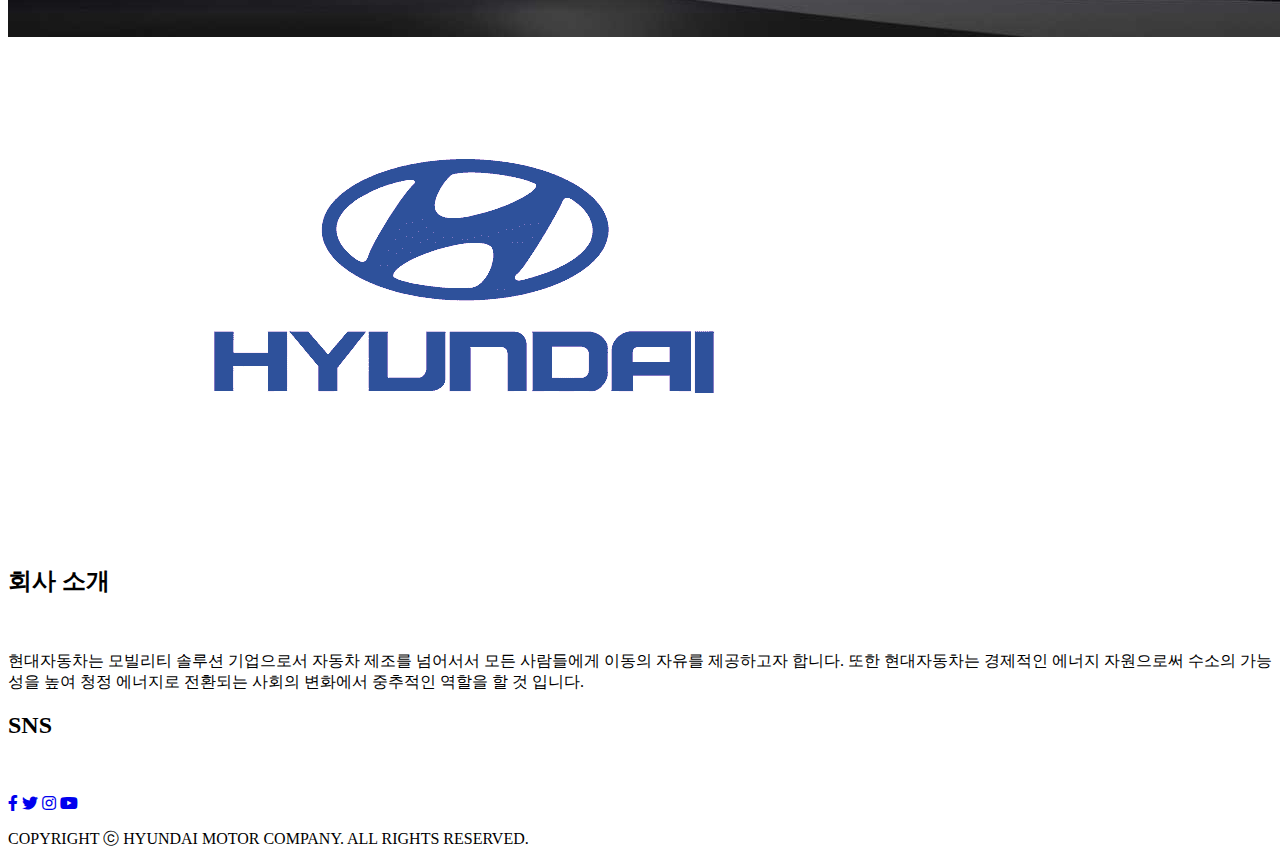
==== commit 45cfccd6: "111" ====
--- a/index.html
+++ b/index.html
@@ -6,7 +6,10 @@
     <meta name="viewport" content="width=device-width, initial-scale=1.0">
     <title>현대자동차</title>
     <link rel="stylesheet" href="../HYUNDAI/css/main.css">
+    <link rel="stylesheet" href="../HYUNDAI/css/main2.css">
+    <link rel="stylesheet" href="../HYUNDAI/css/main3.css">
     <link rel="stylesheet" href="../HYUNDAI/css/common.css">
+    <link rel="stylesheet" href="../HYUNDAI/css/common2.css">
     <link rel="stylesheet" href="https://use.fontawesome.com/releases/v5.10.0/css/all.css">
 </head>
 
@@ -15,6 +18,7 @@
     <div class="header">
         <header>
             <a href="#"><img src="../HYUNDAI/img/hyundai.png" alt=""></a>
+            <a href=""></a><img src="img/menu.png" id="menu" alt="">
             <nav>
                 <ul>
                     <li><a href="#">모델</a></li>
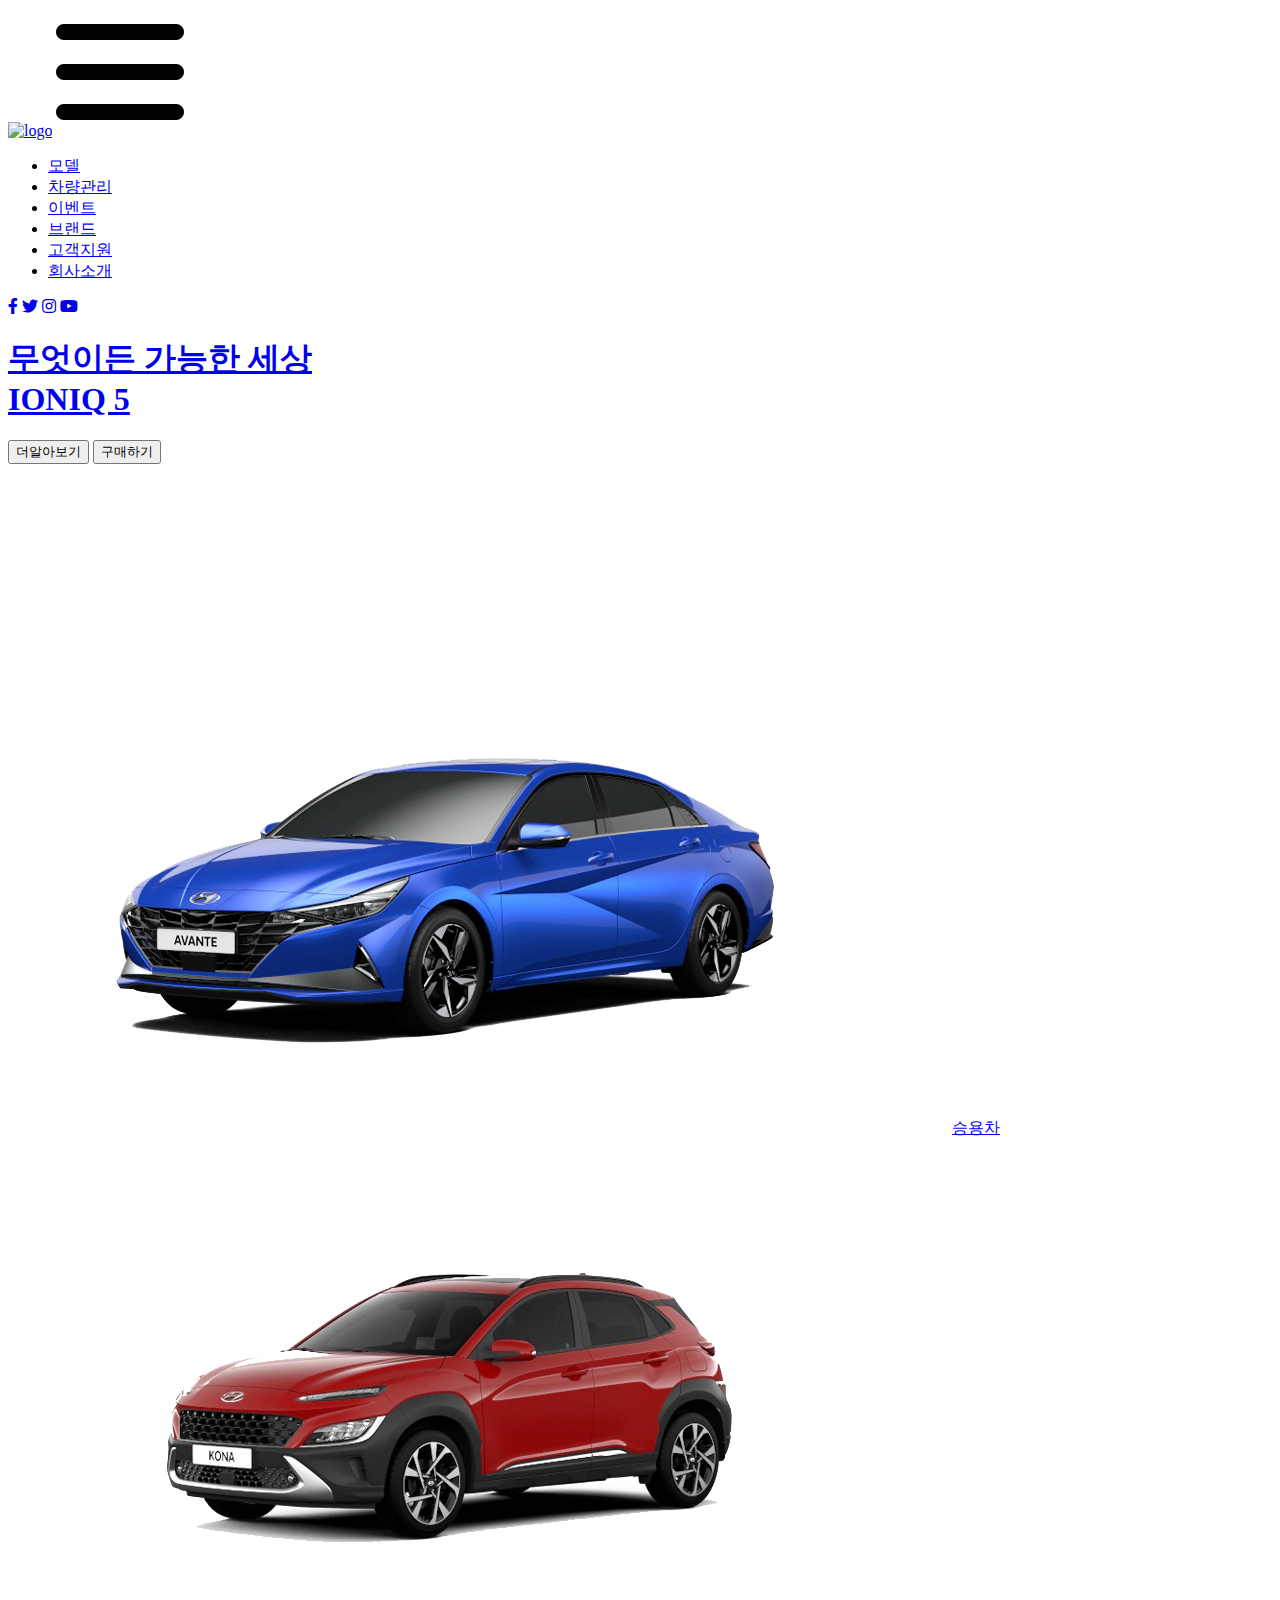
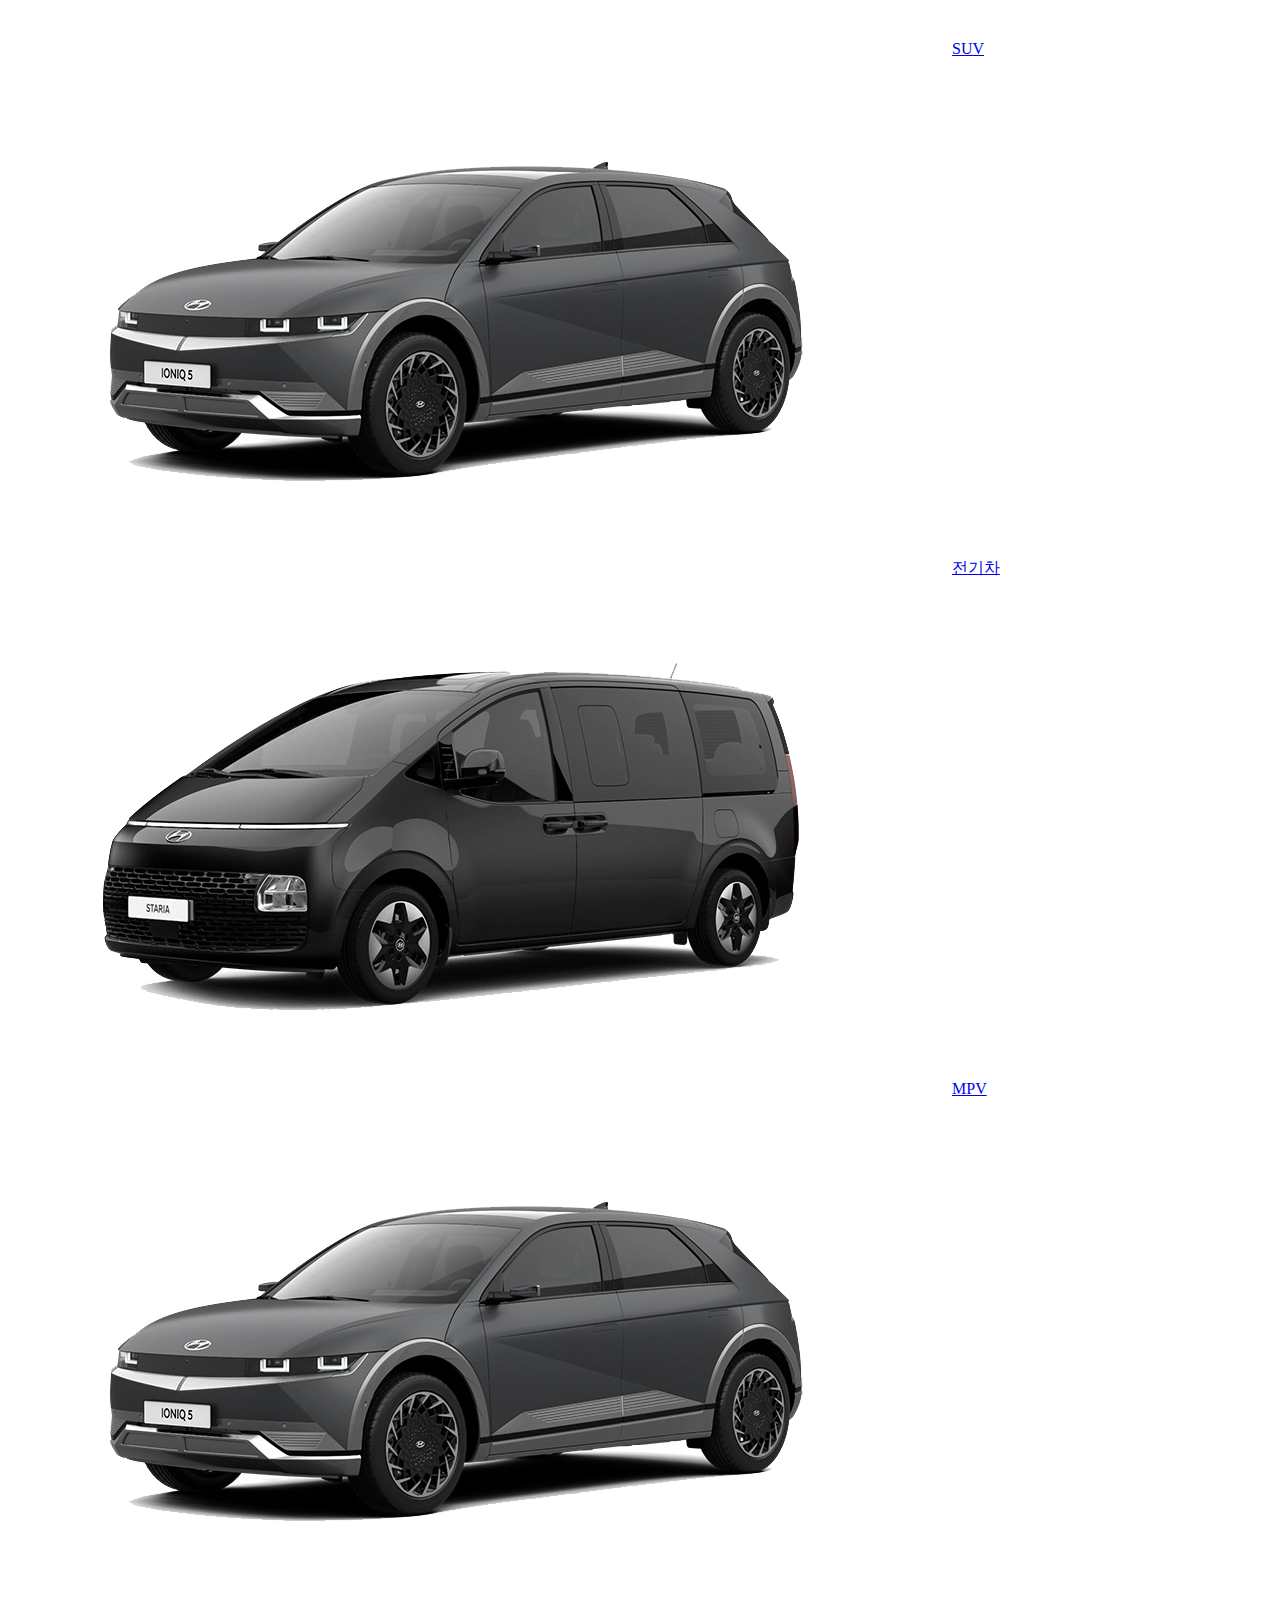
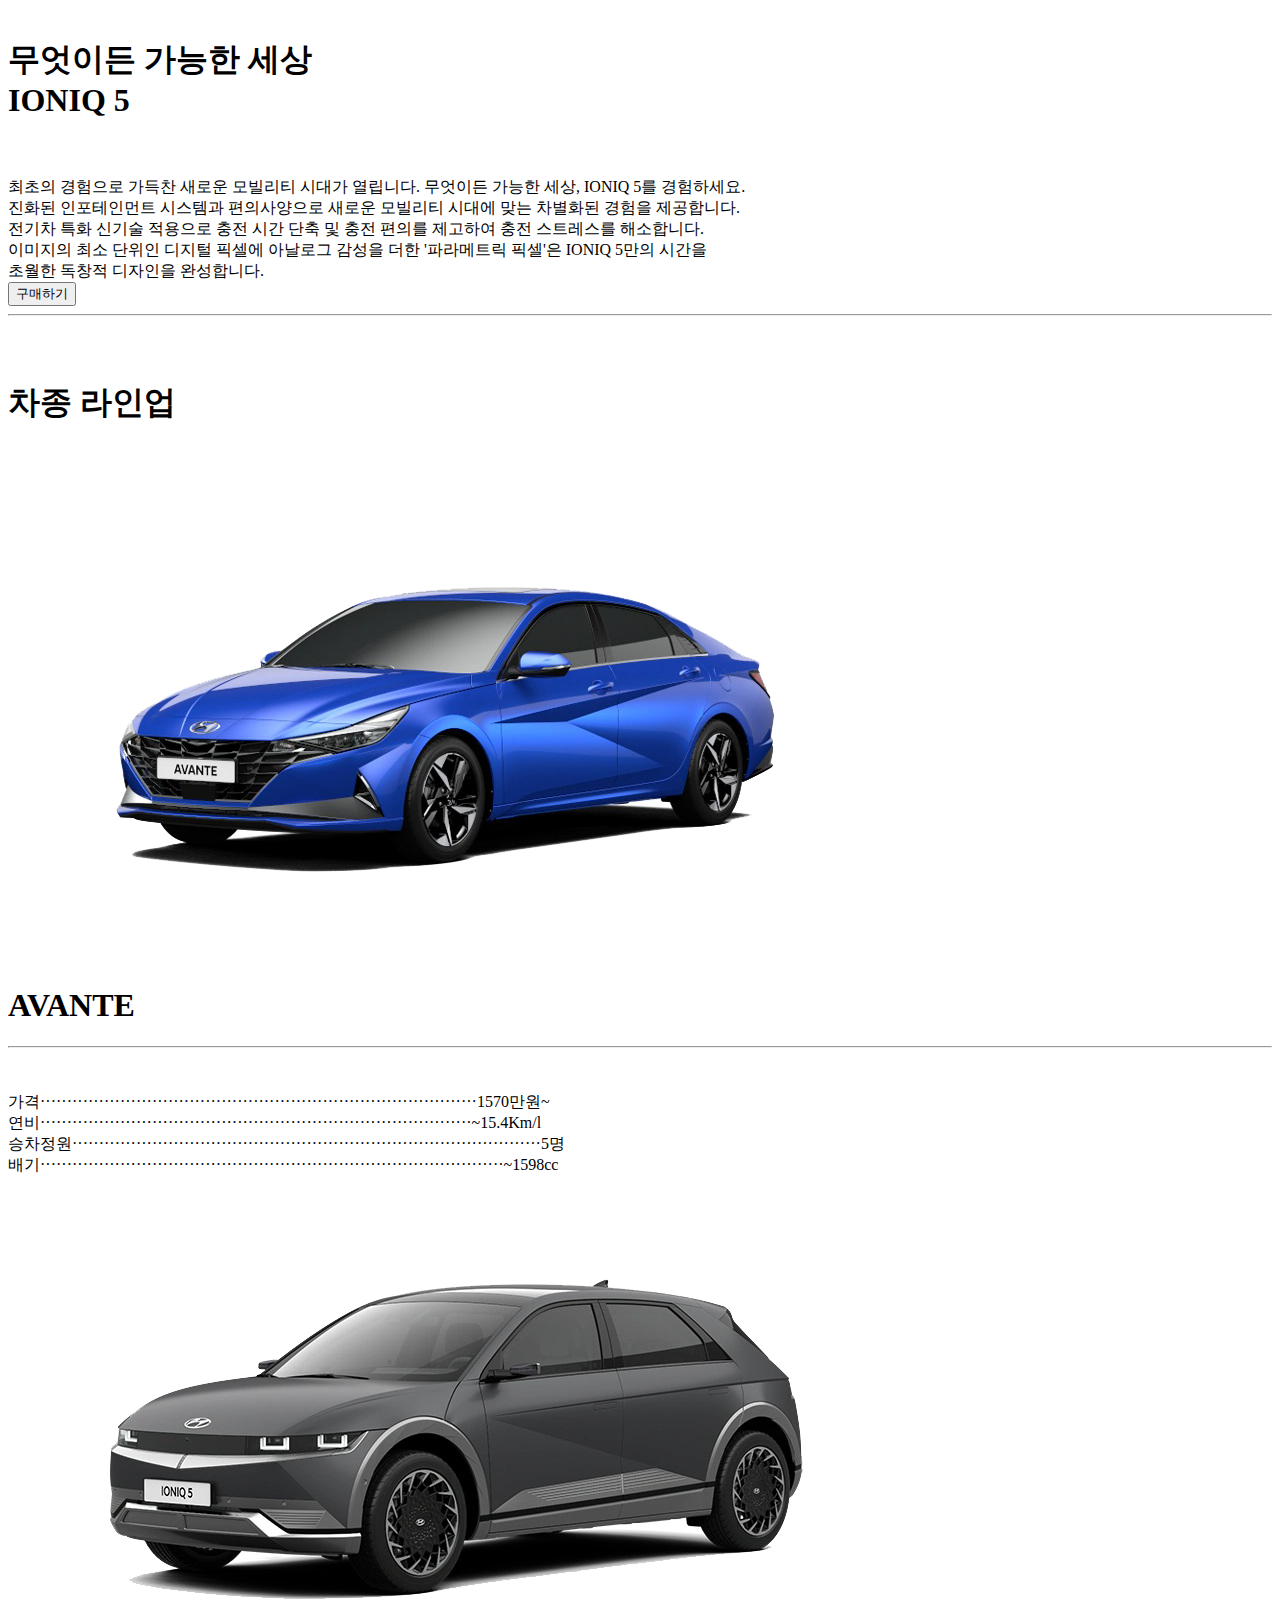
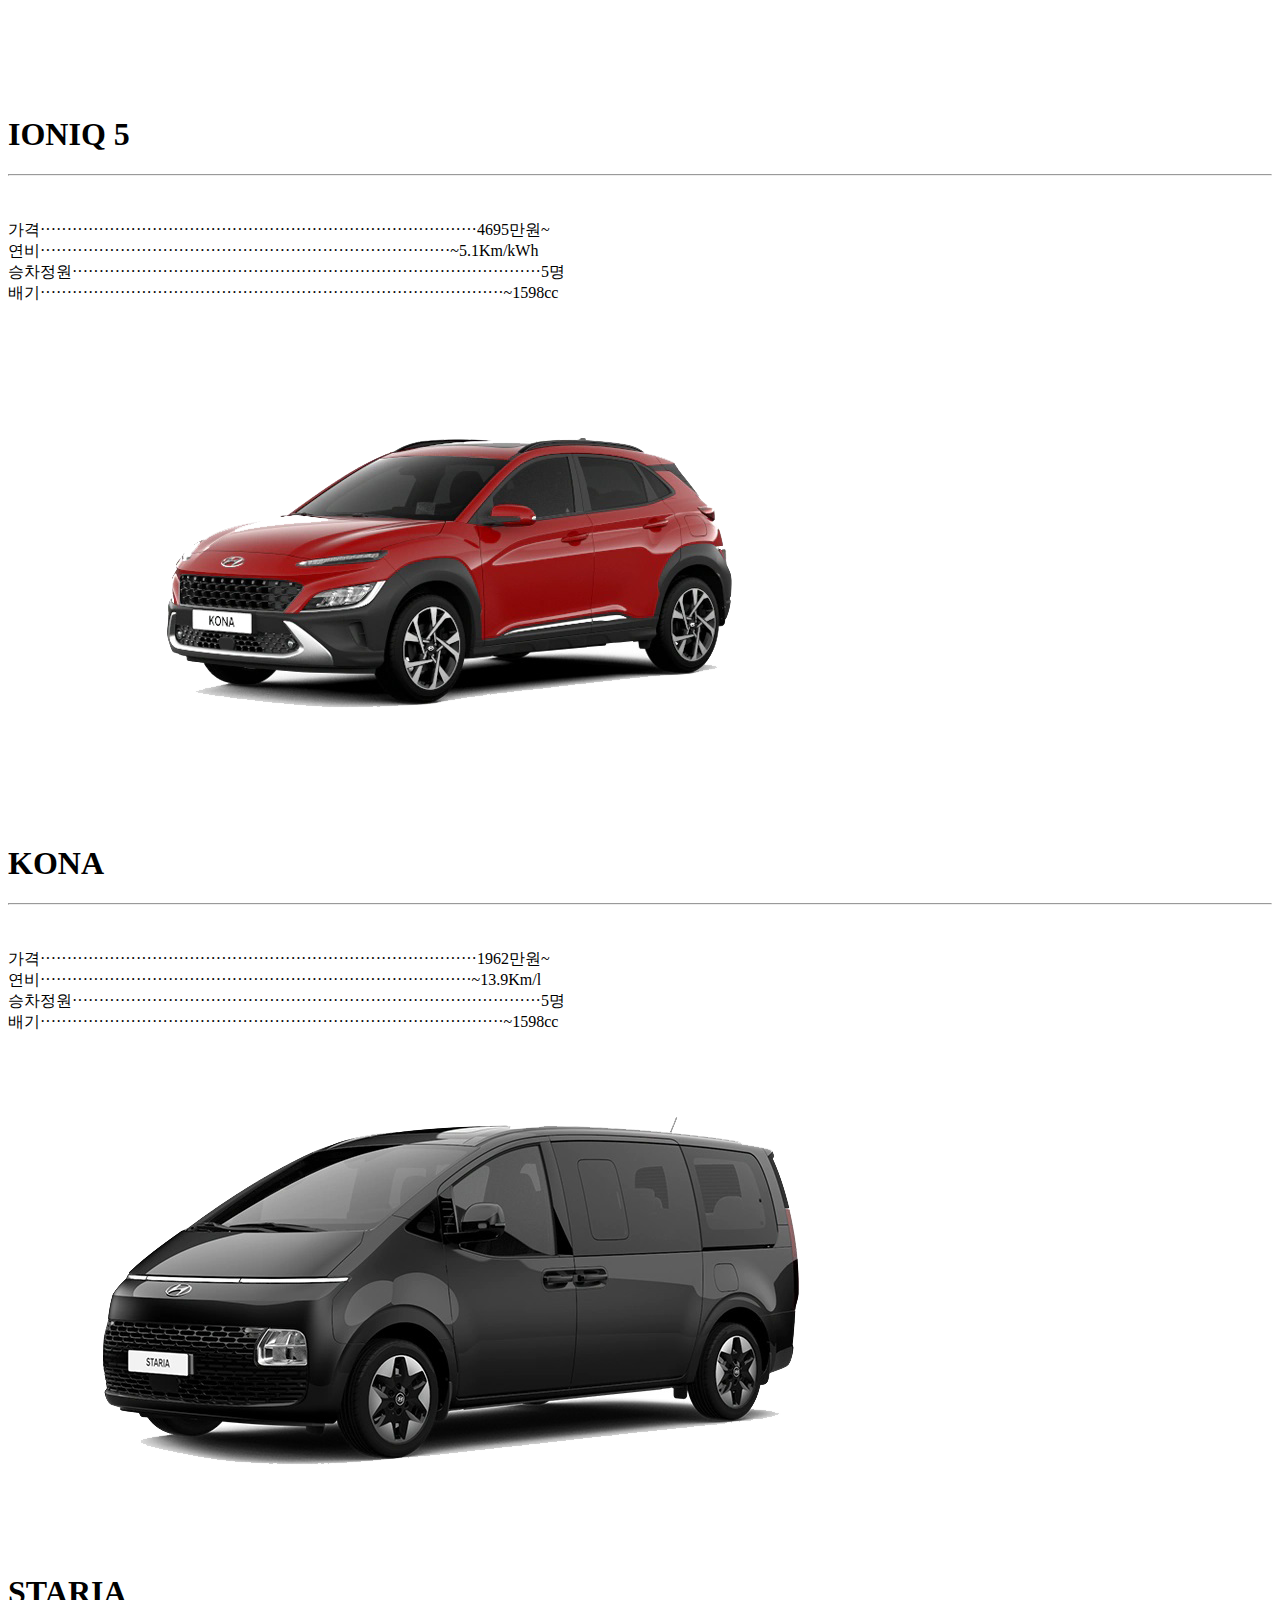
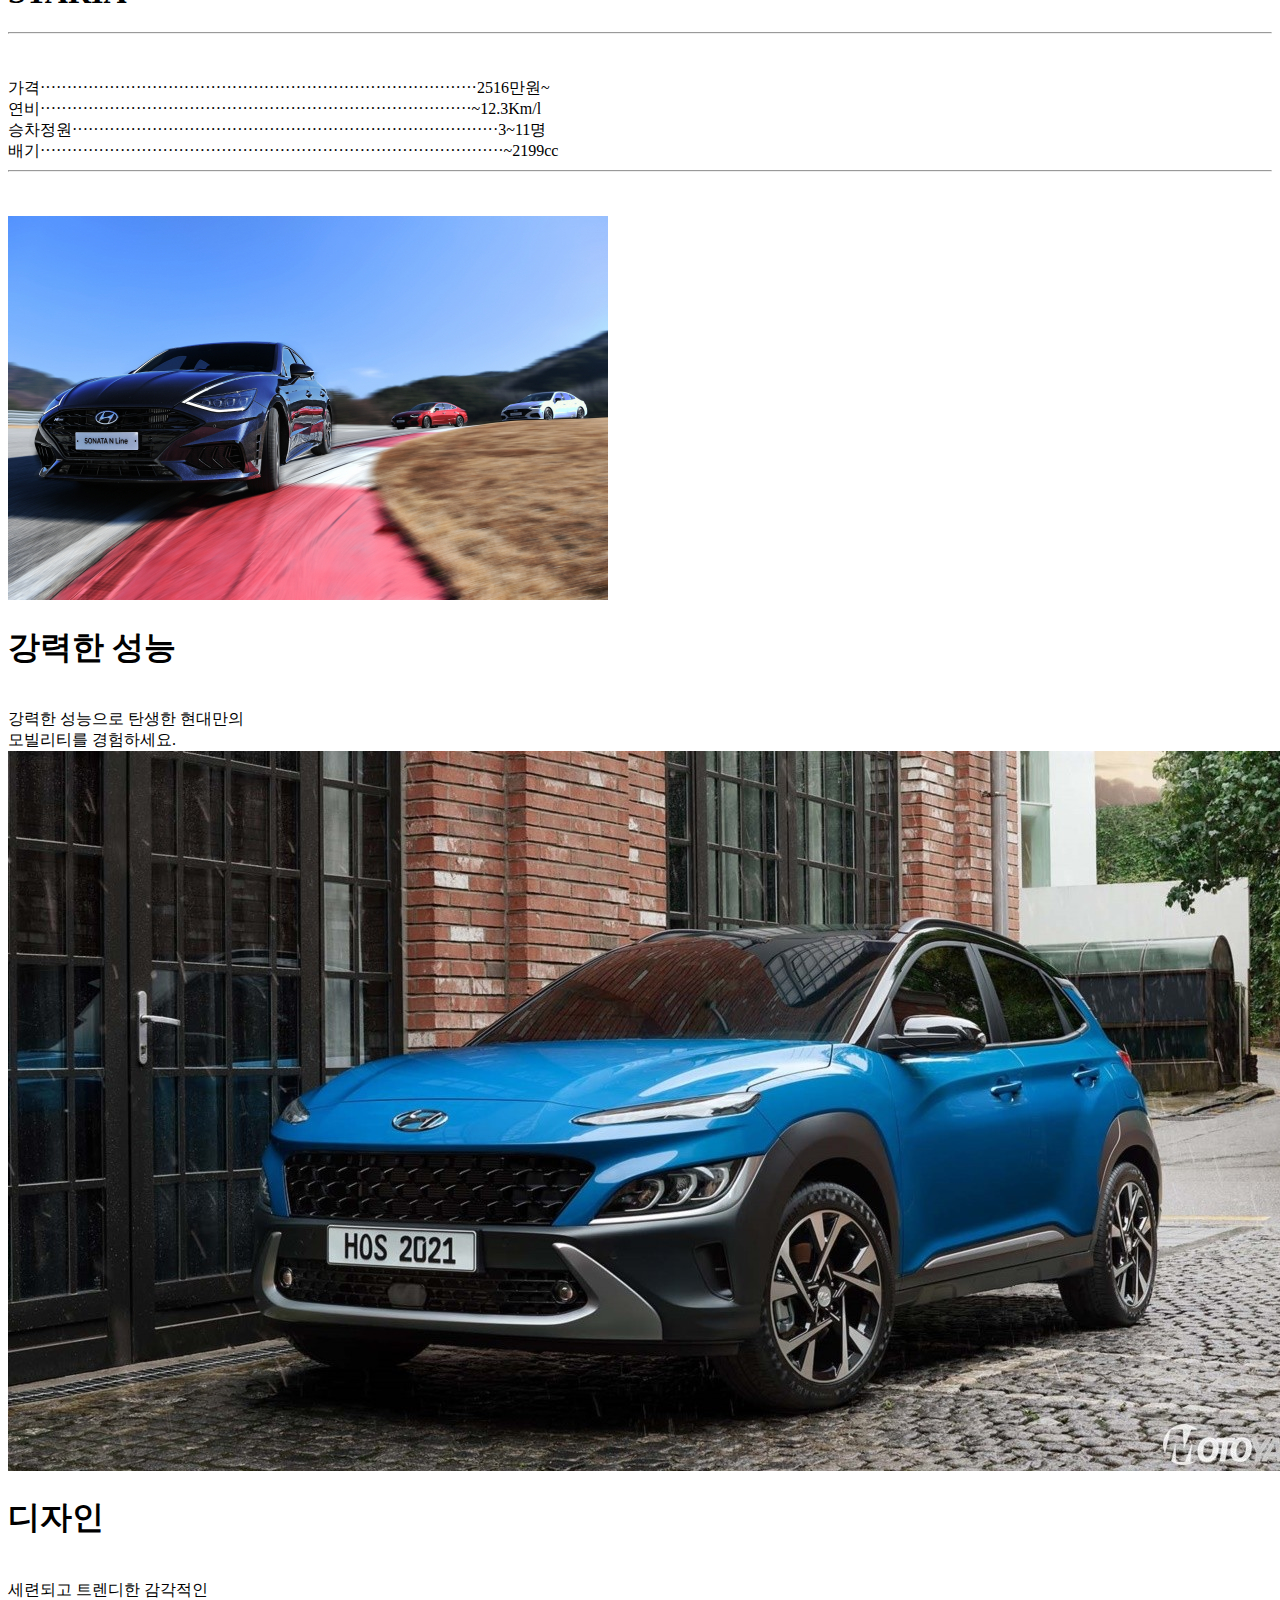
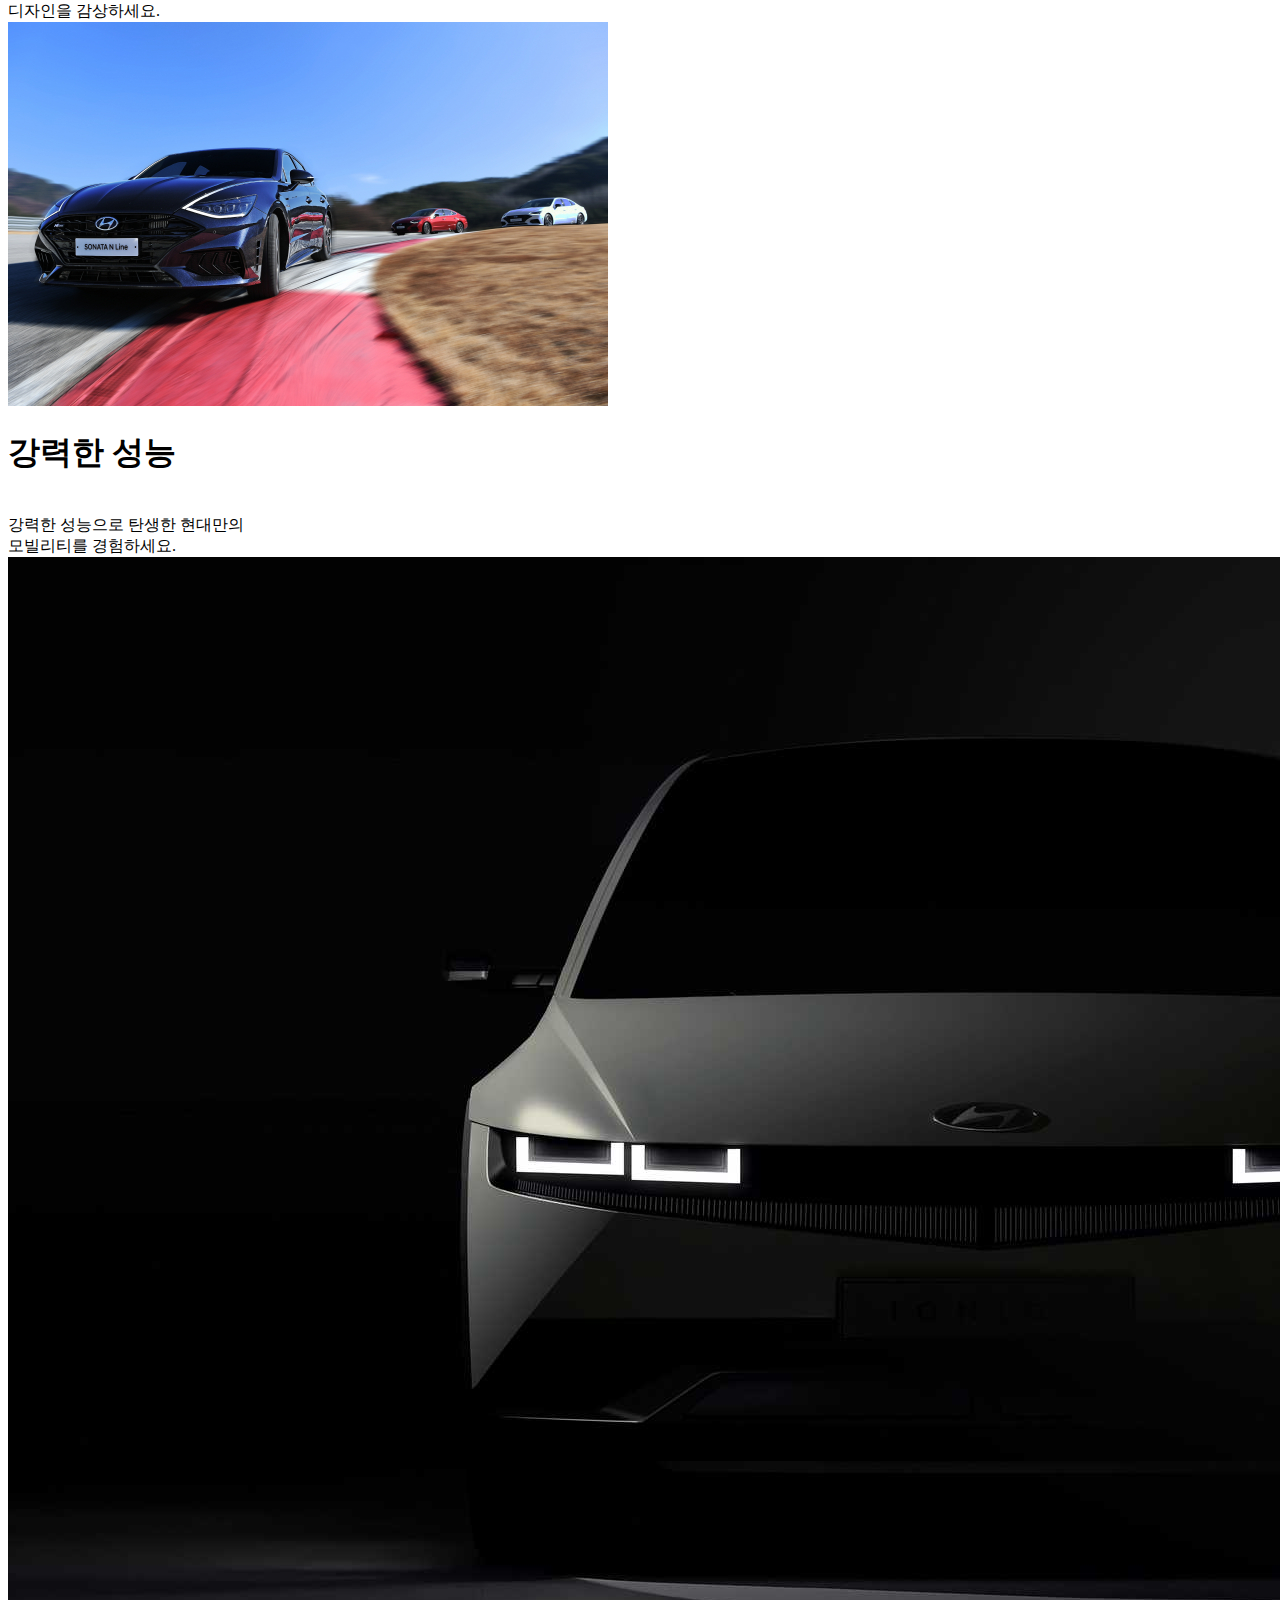
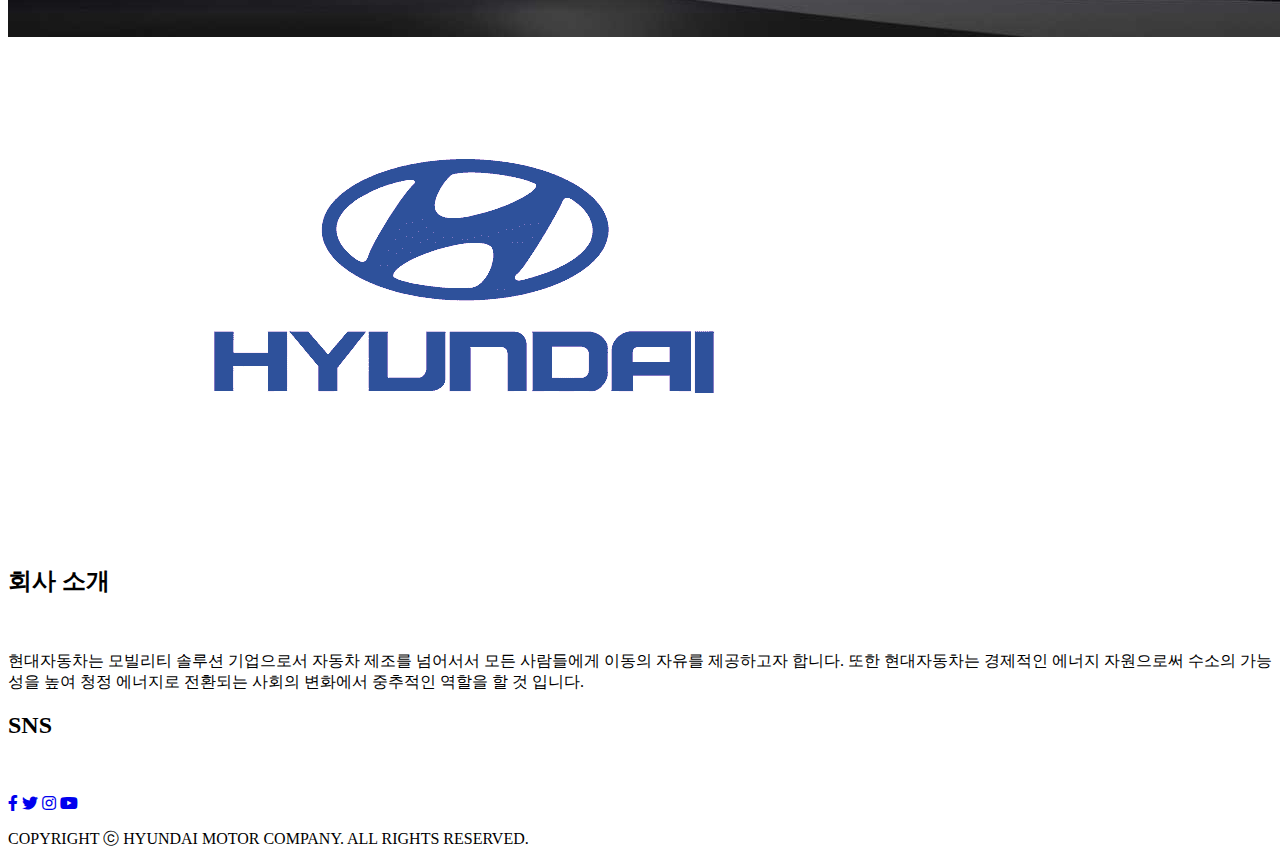
==== commit 106cf360: "22" ====
--- a/index.html
+++ b/index.html
@@ -17,8 +17,8 @@
     
     <div class="header">
         <header>
-            <a href="#"><img src="../HYUNDAI/img/hyundai.png" alt=""></a>
-            <a href=""></a><img src="img/menu.png" id="menu" alt="">
+            <a href="#"><img src="../HYUNDAI/img/hyundai.png" alt="logo"></a>
+            <a href=""></a><img src="img/menu.png" id="menu" alt="menu">
             <nav>
                 <ul>
                     <li><a href="#">모델</a></li>
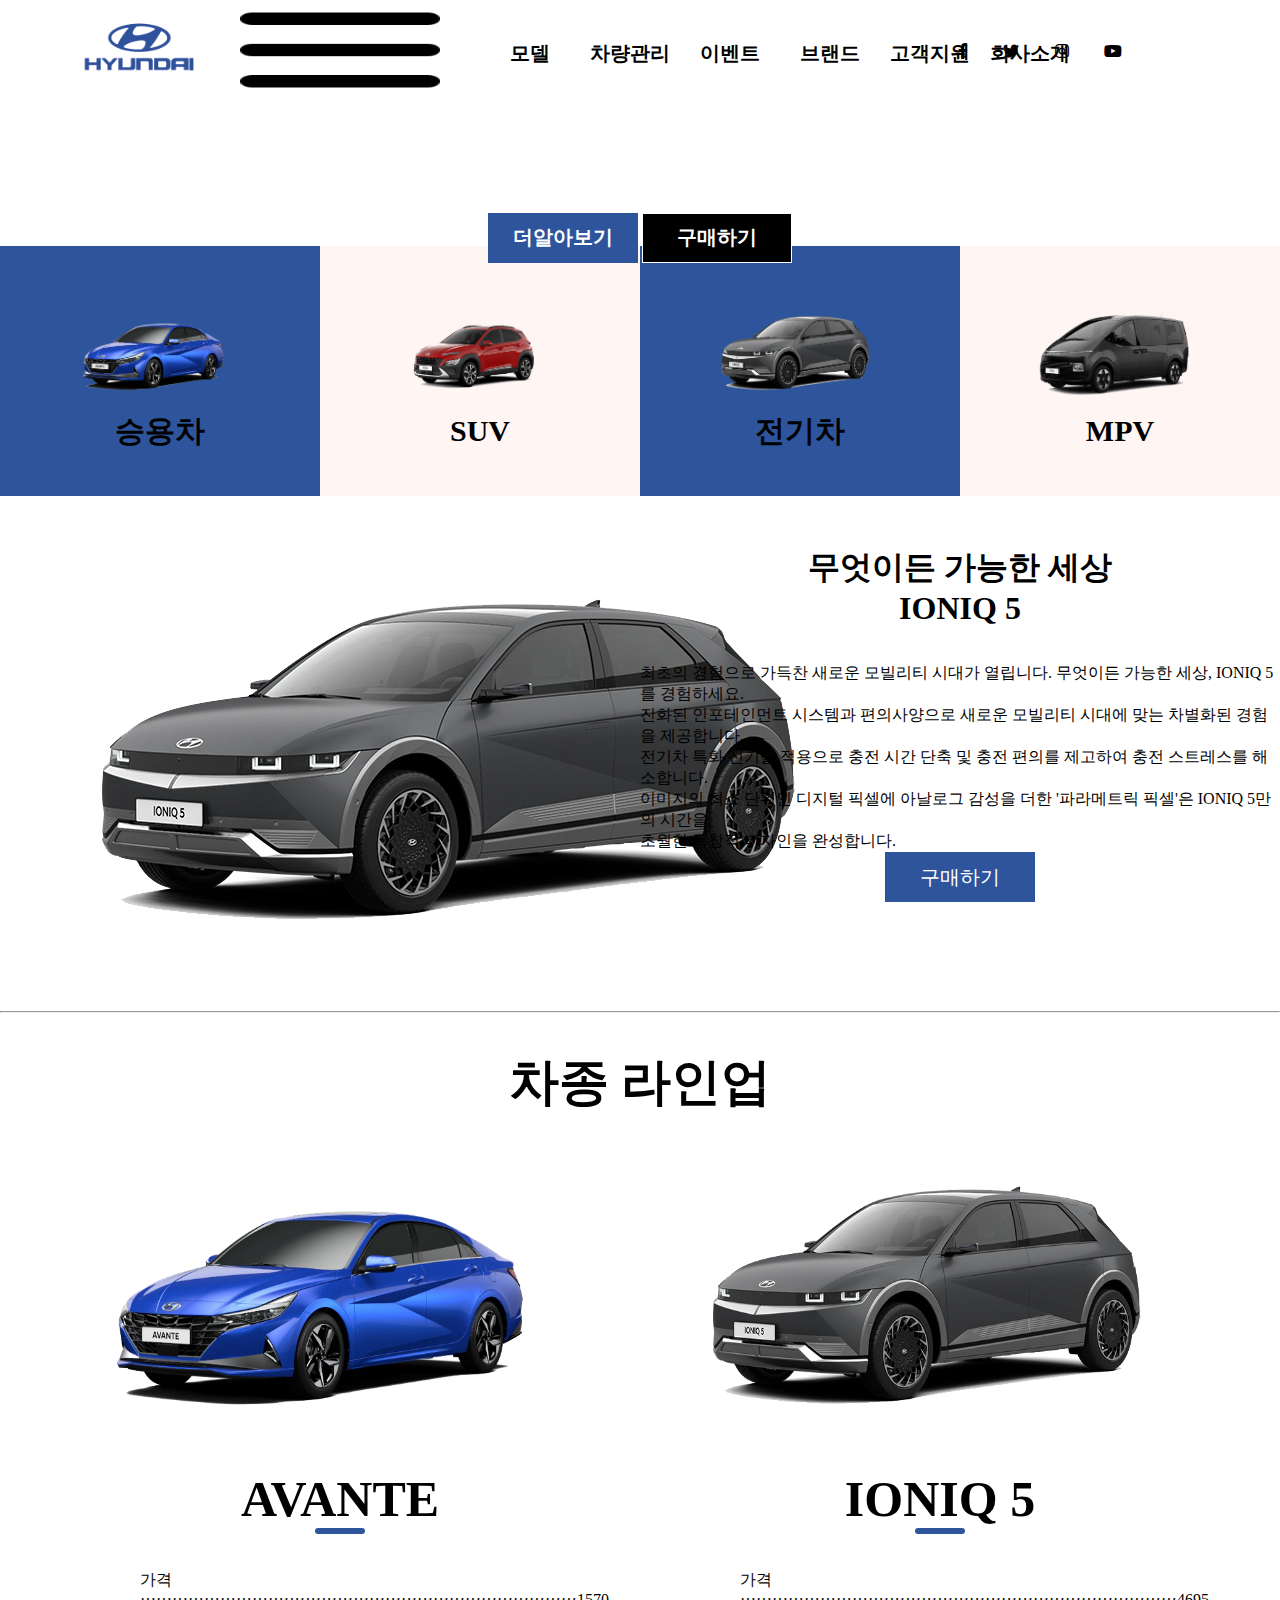
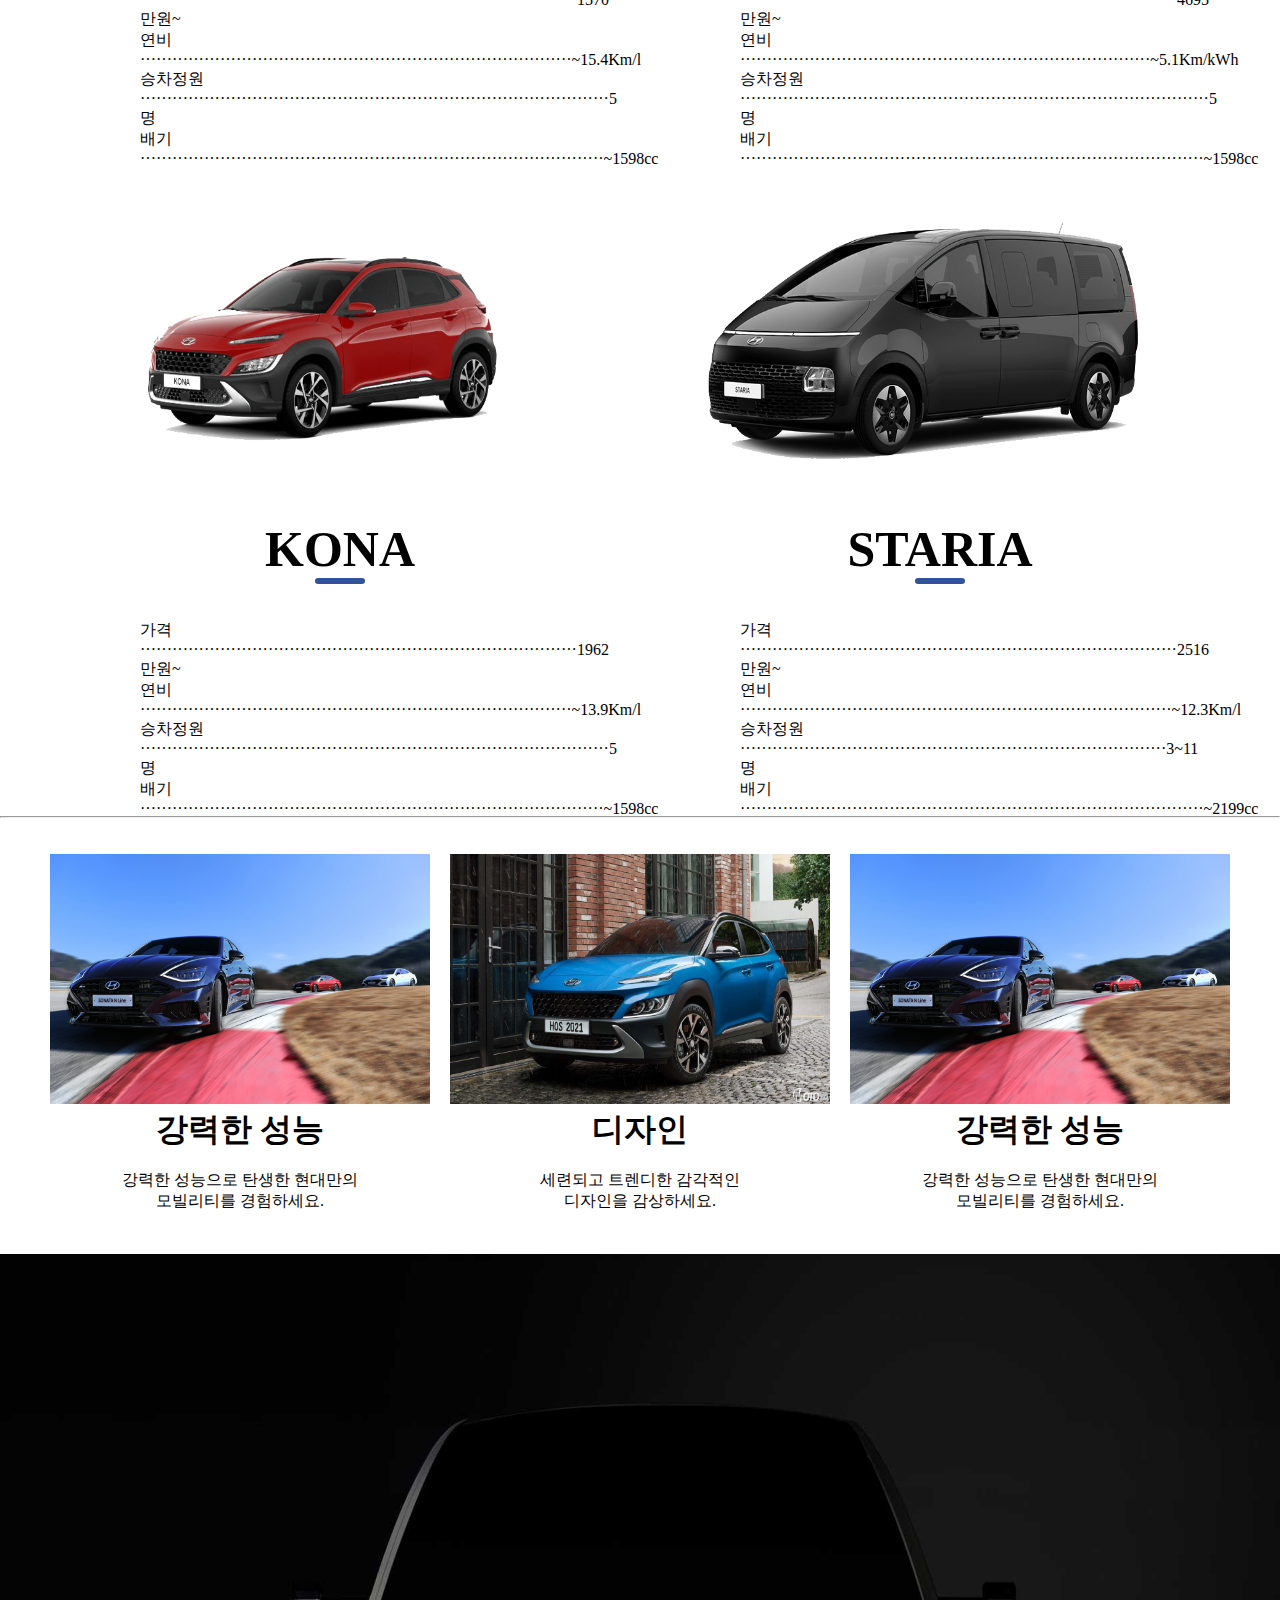
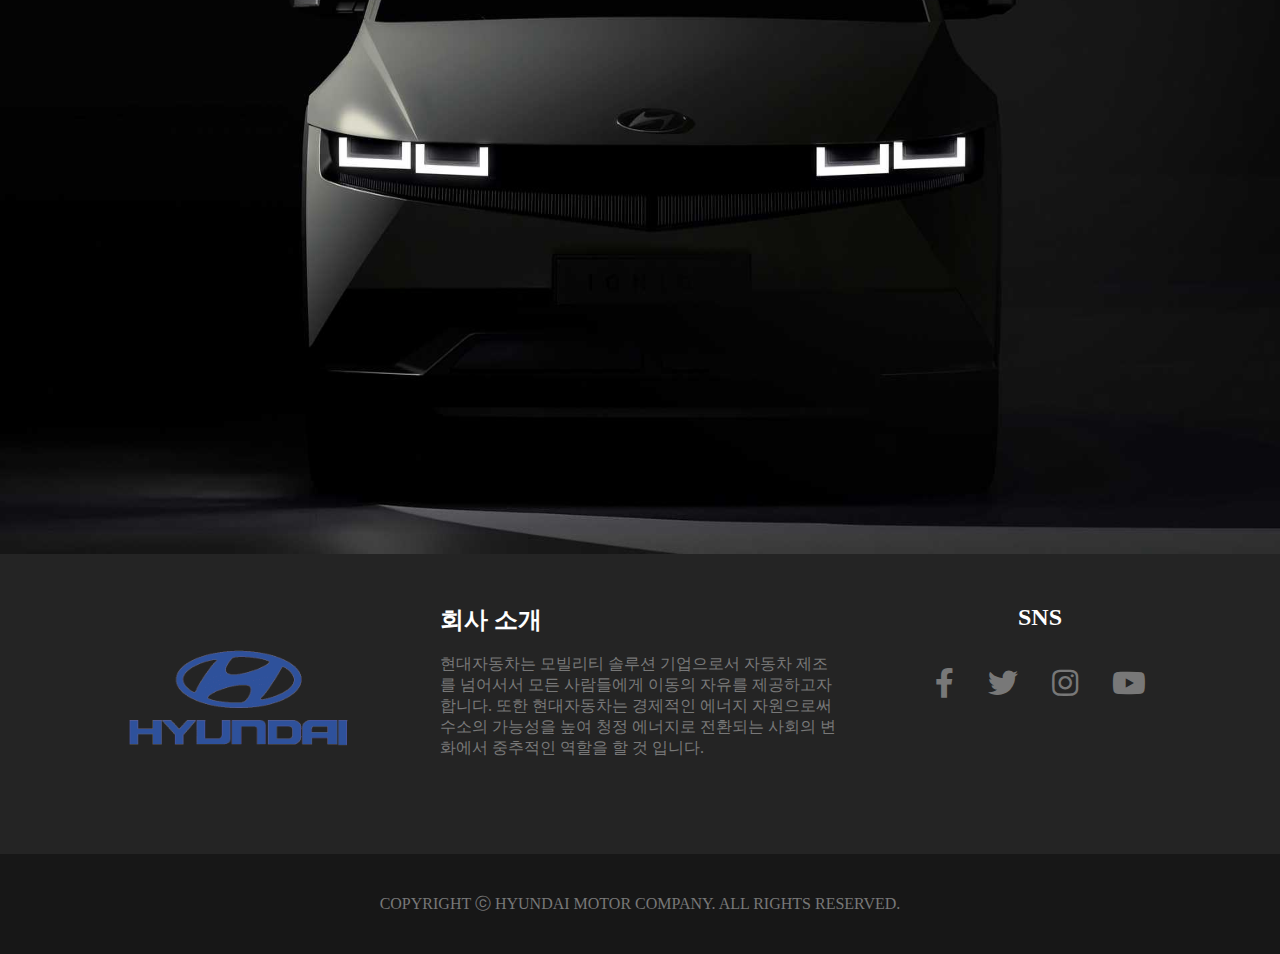
==== commit 39dda344: "111" ====
--- a/index.html
+++ b/index.html
@@ -5,22 +5,27 @@
     <meta charset="UTF-8">
     <meta name="viewport" content="width=device-width, initial-scale=1.0">
     <title>현대자동차</title>
-    <link rel="stylesheet" href="../HYUNDAI/css/main.css">
-    <link rel="stylesheet" href="../HYUNDAI/css/main2.css">
-    <link rel="stylesheet" href="../HYUNDAI/css/main3.css">
-    <link rel="stylesheet" href="../HYUNDAI/css/common.css">
-    <link rel="stylesheet" href="../HYUNDAI/css/common2.css">
+    <link rel="stylesheet" href="css/main.css">
+    <link rel="stylesheet" href="css/main2.css">
+    <link rel="stylesheet" href="css/main3.css">
+    <link rel="stylesheet" href="css/common.css">
+    <link rel="stylesheet" href="css/common2.css">
+    <link rel="stylesheet" href="css/common3.css">
     <link rel="stylesheet" href="https://use.fontawesome.com/releases/v5.10.0/css/all.css">
+
+    
+    <script src="https://ajax.googleapis.com/ajax/libs/jquery/3.6.0/jquery.min.js"></script>
+    <script src="js/header.js"></script>
 </head>
 
 <body>
     
     <div class="header">
         <header>
-            <a href="#"><img src="../HYUNDAI/img/hyundai.png" alt="logo"></a>
-            <a href=""></a><img src="img/menu.png" id="menu" alt="menu">
+            <a href="#"><img src="img/hyundai.png"  alt="logo"></a>
+            <img src="img/menu.png" id="menu" alt="menu">
             <nav>
-                <ul>
+                <ul class="a">
                     <li><a href="#">모델</a></li>
                     <li><a href="#">차량관리</a></li>
                     <li><a href="#">이벤트</a></li>
@@ -41,14 +46,14 @@
     <div class="slide">
         <div id="btn">
             <div><a href="#">
-                    <h1> 무엇이든 가능한 세상<br>IONIQ 5</h1>
+                    <h1 id="t"> 무엇이든 가능한 세상<br>IONIQ 5</h1>
                 </a></div>
             <div class="bt">
                 <button id="btn1" type="button" onclick="location.href='#' ">더알아보기</button>
                 <button id="btn2" type="button" onclick="location.href='#' ">구매하기</button>
             </div>
         </div>
-        <video src="../HYUNDAI/video/slidevideo.mp4" loop muted autoplay></video>
+        <video src="video/slidevideo.mp4" loop muted autoplay></video>
     </div>
     
     <div id="cars">
--- a/css/main.css
+++ b/css/main.css
@@ -0,0 +1,56 @@
+@charset "UTF-8";
+@media(min-width:1200px){
+.slide{width: 100%; height: auto; margin: 0 auto; position: relative; display: flex; 
+justify-content: center; flex-direction: column; align-items: center;}
+.slide video{width: 100%; height: 100%;}
+.slide #btn div h1{color: white; text-align: center;font-size: 50px;}
+.slide #btn{width: 500px; height: 500px; flex-wrap: wrap;
+display: flex; align-content: center;  justify-content:  space-evenly;
+position: absolute;  z-index: 3; margin: 0 auto;}
+.slide #btn a{width: 100%;}
+.slide #btn button{font-size: 20px; cursor: pointer; font-weight: bold;}
+.slide #btn #btn1{width: 150px; height: 50px; background-color: rgb(46, 85, 155); 
+color: white; border: 0;}
+.slide #btn #btn2{width: 150px; height: 50px; background-color: black; color: white;
+border: 1px solid white;}
+.slide #btn #btn1:hover{background-color: black;}
+.slide #btn #btn2:hover{background-color: rgb(46, 85, 155); border: 0;}
+
+#cars{width: 100%; height: 250px; display: flex; margin-top: -4px;}
+#cars div img{width: 200px; height: 120px; }
+#cars .cars1{width: 25%; height: 250px; background-color: rgb(46, 85, 155); 
+display: flex; flex-wrap: wrap; align-content: center; font-size: 30px;
+font-weight: bold;}
+#cars .cars1 a{width: 100%;display: flex; justify-content: center; flex-wrap: wrap;}
+#cars .cars1:nth-of-type(even){background-color: rgb(255, 245, 242)}
+
+#section1 {width: 100%; height: 515px; display: flex; justify-content: center;}
+#section1 .io{width: 50%;}
+#section1 .txt{width: 50%; display: flex; flex-direction: column; align-items: center;}
+#section1 .txt .txt1{margin-top: 50px;}
+#section1 .txt h1{text-align: center;}
+#section1 .txt button{width: 150px; height: 50px; float: left; cursor: pointer; border: 0;
+background-color: rgb(46, 85, 155); color: white; font-size: 20px;}
+#section1 .txt button:hover{background-color: black;}
+
+#etc{width: 100%; height: auto; margin: 0 auto;}
+#etc .etc1{width: 1200px; height: auto; }
+#etc .etc1 .lineup{ width:1200px; height: auto; display: flex; justify-content: space-evenly; 
+ flex-wrap: wrap;  margin: 0;}
+#etc .etc1  h1{font-size: 50px; text-align: center;}
+#etc .etc1 .lineup img{width: 580px; height: 350px;}
+#etc .etc1 .lineup div{width: 580px; height: 650px;}
+#etc .etc1 .lineup div .info{width: 400px; height: 100px;}
+#etc .etc1 .lineup div hr{width: 50px; border: 3px solid rgb(46, 85, 155); border-radius: 20px;}
+
+.more{width: 100%; height: auto; margin: 0 auto;}
+.more .mbox{width: 1200px; height: 400px; display: flex; justify-content: space-around;
+flex-wrap: wrap;}
+.more .mbox .box{width: 380px; height: 400px; text-align: center;}
+.more img{width: 100%; height: 250px;}
+
+.slide2{width: 100%; height: auto; margin: 0 auto; margin-bottom: -4px; background-color: pink;}
+.slide2 img {width: 100%; height: 900px;}
+
+
+}--- a/css/main2.css
+++ b/css/main2.css
@@ -0,0 +1,56 @@
+@charset "UTF-8";
+@media(max-width:599px){
+.slide{width: 100%; height: auto; margin: 0 auto; position: relative; display: flex; 
+justify-content: center; flex-direction: column; align-items: center;}
+.slide video{width: 100%; height: 100%;}
+.slide #btn div h1{color: white; text-align: center;font-size: 30px;}
+.slide #btn{width: auto; height: auto; flex-wrap: wrap;
+display: flex; align-content: center;  justify-content:  space-evenly;
+position: absolute;  z-index: 3; margin: 0 auto;}
+.slide #btn a{width: 100%;}
+.slide #btn button{font-size: 20px; cursor: pointer; font-weight: bold;}
+.slide #btn #btn1{width: 150px; height: 50px; background-color: rgb(46, 85, 155); 
+color: white; border: 0;}
+.slide #btn .bt #btn2{width: 150px; height: 50px; background-color: black; color: white;
+border: none;}
+.slide #btn #btn1:hover{background-color: black;}
+.slide #btn #btn2:hover{background-color: rgb(46, 85, 155); border: 0;}
+
+#cars{width: 100%; height: auto; display: flex; flex-wrap: wrap;  margin-top: -4px;}
+#cars div img{width: 50%; height: auto; }
+#cars .cars1{width: 100%; height: auto; background-color: rgb(46, 85, 155); 
+display: flex; flex-wrap: wrap; align-content: center; font-size: 30px;
+font-weight: bold;}
+#cars .cars1 a{width: 100%;display: flex; justify-content: center; flex-wrap: wrap;}
+#cars .cars1:nth-of-type(even){background-color: rgb(255, 245, 242)}
+
+#section1 {width: 100%; height: 800px; display: flex;  flex-direction: column;}
+#section1 .io{width: 100%; height: auto;}
+#section1 .io img{width: 100%; height: auto;}
+#section1 .txt{width: 100%; height: 100%; display: flex; flex-direction: column; align-items: center;}
+#section1 .txt .txt1{font-size: 15px; padding: 10px;}
+#section1 .txt h1{text-align: center;}
+#section1 .txt button{width: 150px; height: 50px; float: left; cursor: pointer; border: 0;
+background-color: rgb(46, 85, 155); color: white; font-size: 20px;}
+#section1 .txt button:hover{background-color: black;}
+
+#etc{width: 100%; height: auto; margin: 0 auto;}
+#etc .etc1{width: 100%; height: auto; }
+#etc .etc1 .lineup{ width:100%; height: auto; display: flex; justify-content: space-evenly; 
+  flex-direction: column;  margin: 0;}
+#etc .etc1  h1{font-size: 50px; text-align: center;}
+#etc .etc1 .lineup img{width: 100%; height: auto;}
+#etc .etc1 .lineup div{width: 100%; height: auto;}
+#etc .etc1 .lineup div .info{width: 400px; height: 100px;}
+#etc .etc1 .lineup div hr{width: 50px; border: 3px solid rgb(46, 85, 155); border-radius: 20px;}
+
+.more{width: 100%; height: auto; margin: 0 auto;}
+.more .mbox{width: 100%; height: auto; display: flex; justify-content: space-around;
+flex-direction: column;}
+.more .mbox .box{width: 100%; height: auto; text-align: center;}
+.more img{width: 100%; height: 250px;}
+
+.slide2{width: 100%; height: auto; margin: 0 auto; margin-bottom: -4px; background-color: pink;}
+.slide2 img {width: 100%; height: auto;}
+
+}
--- a/css/main3.css
+++ b/css/main3.css
@@ -0,0 +1,56 @@
+@charset "UTF-8";
+@media(min-width:600px) and (max-width:1199px){
+.slide{width: 100%; height: auto; margin: 0 auto; position: relative; display: flex; 
+justify-content: center; flex-direction: column; align-items: center;}
+.slide video{width: 100%; height: 100%;}
+.slide h1{color: white; text-align: center;font-size: 50px;}
+.slide #btn{width: 500px; height: 500px; flex-wrap: wrap;
+display: flex; align-content: center;  justify-content:  space-evenly;
+position: absolute;  z-index: 3; margin: 0 auto;}
+.slide #btn a{width: 100%;}
+.slide #btn button{font-size: 20px; cursor: pointer; font-weight: bold;}
+.slide #btn #btn1{width: 150px; height: 50px; background-color: rgb(46, 85, 155); 
+color: white; border: 0;}
+.slide #btn #btn2{width: 150px; height: 50px; background-color: black; color: white;
+border: 1px solid white;}
+.slide #btn #btn1:hover{background-color: black;}
+.slide #btn #btn2:hover{background-color: rgb(46, 85, 155); border: 0;}
+
+#cars{width: 100%; height: 250px; display: flex; margin-top: -4px;}
+#cars div img{width: 200px; height: 120px; }
+#cars .cars1{width: 25%; height: 250px; background-color: rgb(46, 85, 155); 
+display: flex; flex-wrap: wrap; align-content: center; font-size: 30px;
+font-weight: bold;}
+#cars .cars1 a{width: 100%;display: flex; justify-content: center; flex-wrap: wrap;}
+#cars .cars1:nth-of-type(even){background-color: rgb(255, 245, 242)}
+
+#section1 {width: 100%; height: 515px; display: flex; justify-content: center;}
+#section1 .io{width: 50%;}
+#section1 .txt{width: 50%; display: flex; flex-direction: column; align-items: center;}
+#section1 .txt .txt1{margin-top: 50px;}
+#section1 .txt h1{text-align: center;}
+#section1 .txt button{width: 150px; height: 50px; float: left; cursor: pointer; border: 0;
+background-color: rgb(46, 85, 155); color: white; font-size: 20px;}
+#section1 .txt button:hover{background-color: black;}
+
+#etc{width: 100%; height: auto; margin: 0 auto;}
+#etc .etc1{width: 1200px; height: auto; }
+#etc .etc1 .lineup{ width:1200px; height: auto; display: flex; justify-content: space-evenly; 
+ flex-wrap: wrap;  margin: 0;}
+#etc .etc1  h1{font-size: 50px; text-align: center;}
+#etc .etc1 .lineup img{width: 580px; height: 350px;}
+#etc .etc1 .lineup div{width: 580px; height: 650px;}
+#etc .etc1 .lineup div .info{width: 400px; height: 100px;}
+#etc .etc1 .lineup div hr{width: 50px; border: 3px solid rgb(46, 85, 155); border-radius: 20px;}
+
+.more{width: 100%; height: auto; margin: 0 auto;}
+.more .mbox{width: 1200px; height: 400px; display: flex; justify-content: space-around;
+flex-wrap: wrap;}
+.more .mbox .box{width: 380px; height: 400px; text-align: center;}
+.more img{width: 100%; height: 250px;}
+
+.slide2{width: 100%; height: auto; margin: 0 auto; margin-bottom: -4px; background-color: pink;}
+.slide2 img {width: 100%; height: 900px;}
+
+
+}--- a/css/common.css
+++ b/css/common.css
@@ -0,0 +1,35 @@
+@charset "UTF-8";
+*{margin: 0 auto; box-sizing: border-box;}
+ul,li,ol{list-style: none;}
+a{text-decoration: none; color: black;}
+
+.header{width: 100%; height: 100px;}
+.header img{width: 200px; height: 100px; float: left;}
+header{width: 1200px; height: 100px; margin: 0 auto; 
+ position: relative;}
+
+.header header nav{width: 700px; height: 100px; text-align: center; float: left;}
+.header header nav ul li{width: 100px; height: 100px; font-size: 20px;
+float: left;  font-weight: bold;
+padding: 40px 10px;}
+.header header nav ul li:hover{background-color:rgb(46, 85, 155) ; cursor: pointer;}
+.header header nav ul li:hover a{color: #fff;}
+.header header .icon{width: 200px; height: 100px; float: left; display: flex;
+text-align: center; margin-top: 43px; position: absolute; left: 75%;}
+.header header .icon a:hover{color: rgb(46, 85, 155);}
+
+.footer{width: 100%; height: 300px; background-color: #242424;}
+.footer .foot{width: 1200px; height: 300px; display: flex; 
+margin: 0 auto; align-items: center; float: left;}
+.footer h2{color: white;}
+.footer footer{width: 1200px; height: 300px;}
+.footer .fl{width: 400px; height: 200px; }
+.footer img {width: 400px; height: 200px;}
+.footer .au{width: 400px; height: 200px;}
+.footer .au {color: #787878;}
+.footer .sns{width: 400px; height: 200px; text-align: center;}
+.footer .sns a{margin: 15px; font-size: 30px; color: #787878;}
+.footer .sns a:hover{color:rgb(46, 85, 155);}
+
+.footer2{width: 100%; height: 100px; background-color: #171717; 
+color: #787878; text-align: center; display: flex; align-items: center;}--- a/css/common2.css
+++ b/css/common2.css
@@ -0,0 +1,42 @@
+@charset "UTF-8";
+@media(max-width:599px){
+*{margin: 0 auto; box-sizing: border-box;}
+ul,li,ol{list-style: none;}
+a{text-decoration: none; color: black;}
+
+.header{width: 100%; height: 100px;}
+.header img{width: 200px; height: 100px; float: left;}
+header{width: 100%; height: 100px; margin: 0 auto; 
+ }
+ .header #menu{width:30px; height: 30px; cursor: pointer;float: right;
+margin-top: 20px; margin-right: 20px;}
+
+.header header nav{width: 100%; height: 50px; padding-top: 100px; text-align: left; 
+ }
+ .header header nav ul{width: 100%; height: 300px;}
+.header header nav ul li{width: 100%; height: 50px; font-size: 20px;
+float: left;  font-weight: bold; border-bottom: 1px solid #787878;
+}
+.header header nav ul li:hover{background-color:rgb(46, 85, 155) ; cursor: pointer;}
+.header header nav ul li:hover a{color: #fff;}
+.header header .icon{width: 200px; height: 100px; float: left; display: flex;
+text-align: center; margin-top: 43px; position: absolute; left: 75%; display: none;}
+.header header .icon a:hover{color: rgb(46, 85, 155);}
+
+.footer{width: 100%; height: auto; background-color: #242424;}
+.footer .foot{width: 100%; height: auto; display: flex; 
+margin: 0 auto; align-items: center; flex-direction: column;}
+.footer h2{color: white;  text-align: center;}
+.footer footer{width: 100%; height: auto;}
+.footer .fl{width: 400px; height: 200px;}
+.footer img {width: 400px; height: 200px;}
+.footer .au{width: 400px; height: 200px;}
+.footer .au {color: #787878;}
+.footer .sns{width: 400px; height: 200px; text-align: center;}
+.footer .sns a{margin: 15px; font-size: 30px; color: #787878;}
+.footer .sns a:hover{color:rgb(46, 85, 155);}
+
+.footer2{width: 100%; height: 100px; background-color: #171717; 
+color: #787878; text-align: center; display: flex; align-items: center;
+font-size: 15px;}
+}--- a/css/common3.css
+++ b/css/common3.css
@@ -0,0 +1,38 @@
+@charset "UTF-8";
+@media(min-width:600px) and (max-width:1199px){
+*{margin: 0 auto; box-sizing: border-box;}
+ul,li,ol{list-style: none;}
+a{text-decoration: none; color: black;}
+
+.header{width: 100%; height: 100px;}
+.header img{width: 200px; height: 100px; float: left;}
+header{width: 1200px; height: 100px; margin: 0 auto; 
+ position: relative;}
+ .header #menu{width: 50px; height: 50px; float: right; display: none;}
+
+.header header nav{width: 700px; height: 100px; text-align: center; float: left;}
+.header header nav ul li{width: 100px; height: 100px; font-size: 20px;
+float: left;  font-weight: bold;
+padding: 40px 10px;}
+.header header nav ul li:hover{background-color:rgb(46, 85, 155) ; cursor: pointer;}
+.header header nav ul li:hover a{color: #fff;}
+.header header .icon{width: 200px; height: 100px; float: left; display: flex;
+text-align: center; margin-top: 43px; position: absolute; left: 75%;}
+.header header .icon a:hover{color: rgb(46, 85, 155);}
+
+.footer{width: 100%; height: 300px; background-color: #242424;}
+.footer .foot{width: 1200px; height: 300px; display: flex; 
+margin: 0 auto; align-items: center; float: left;}
+.footer h2{color: white;}
+.footer footer{width: 1200px; height: 300px;}
+.footer .fl{width: 400px; height: 200px; }
+.footer img {width: 400px; height: 200px;}
+.footer .au{width: 400px; height: 200px;}
+.footer .au {color: #787878;}
+.footer .sns{width: 400px; height: 200px; text-align: center;}
+.footer .sns a{margin: 15px; font-size: 30px; color: #787878;}
+.footer .sns a:hover{color:rgb(46, 85, 155);}
+
+.footer2{width: 100%; height: 100px; background-color: #171717; 
+color: #787878; text-align: center; display: flex; align-items: center;}
+}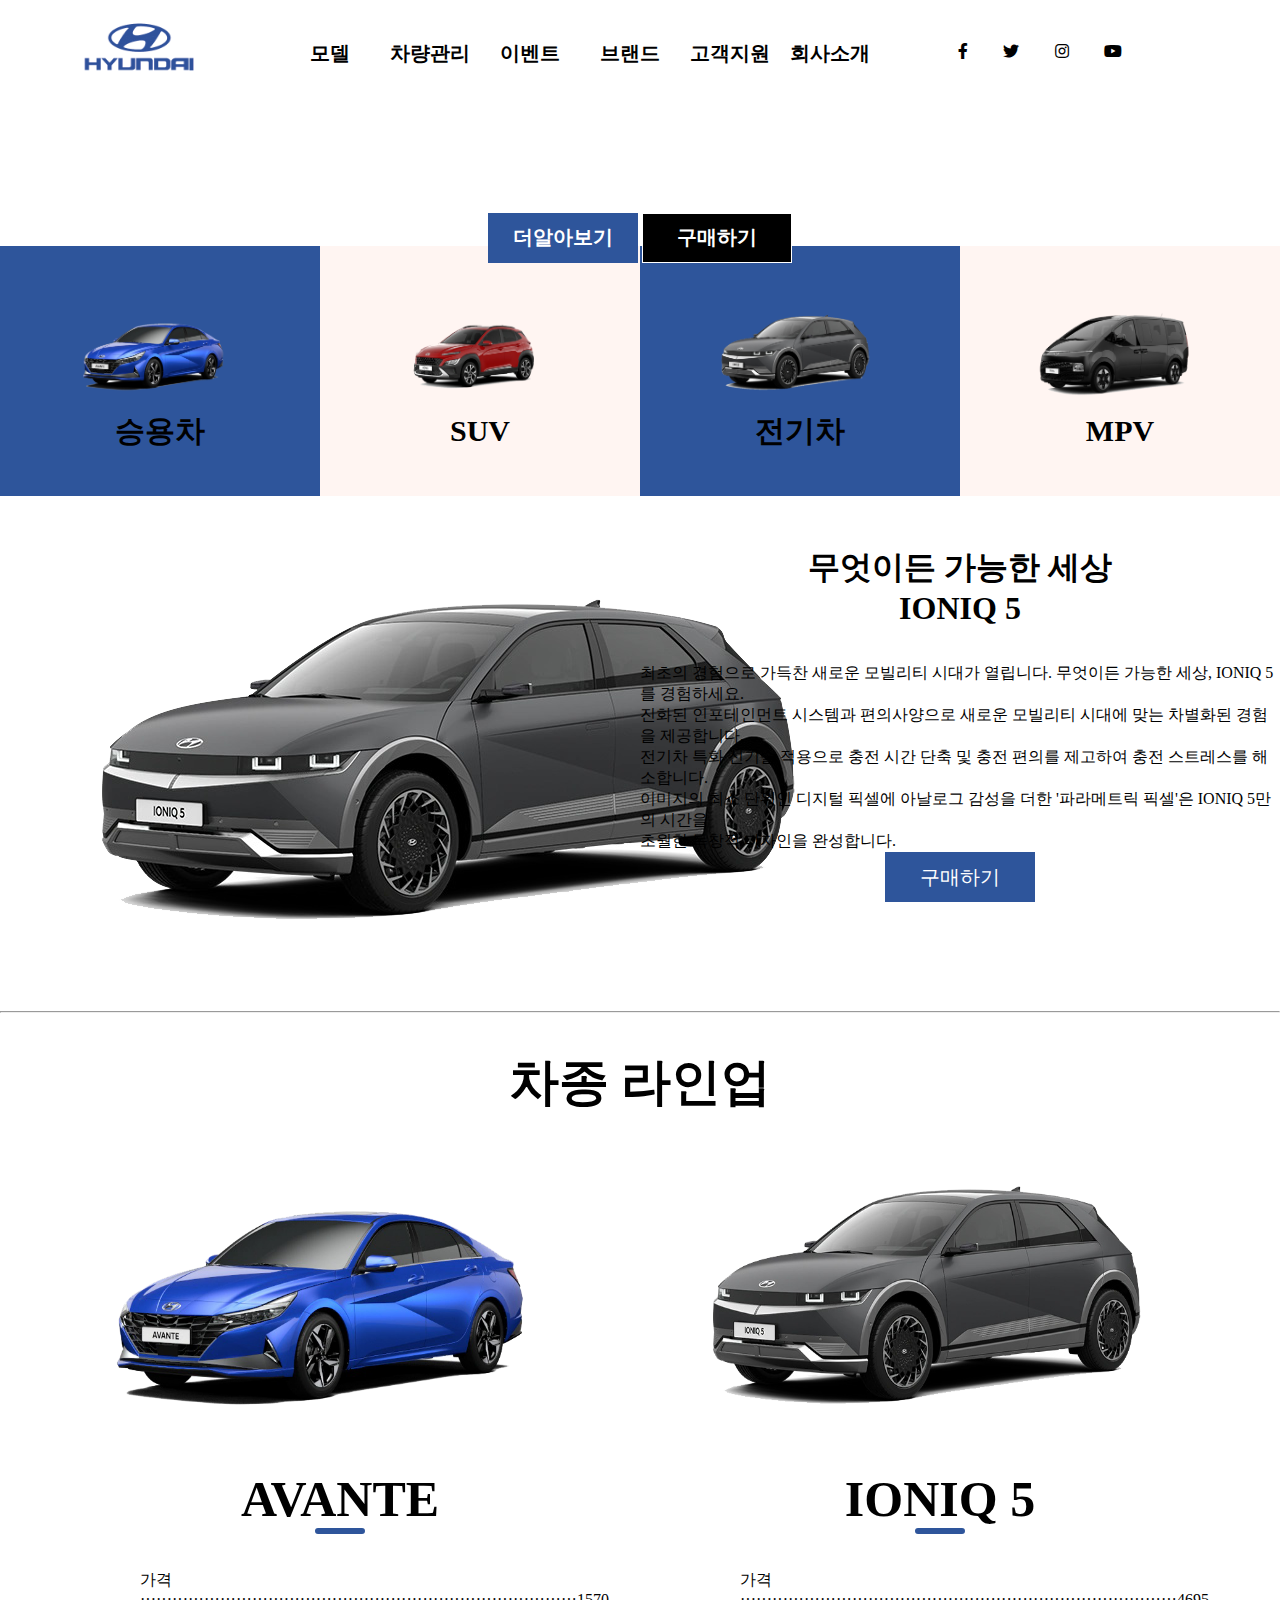
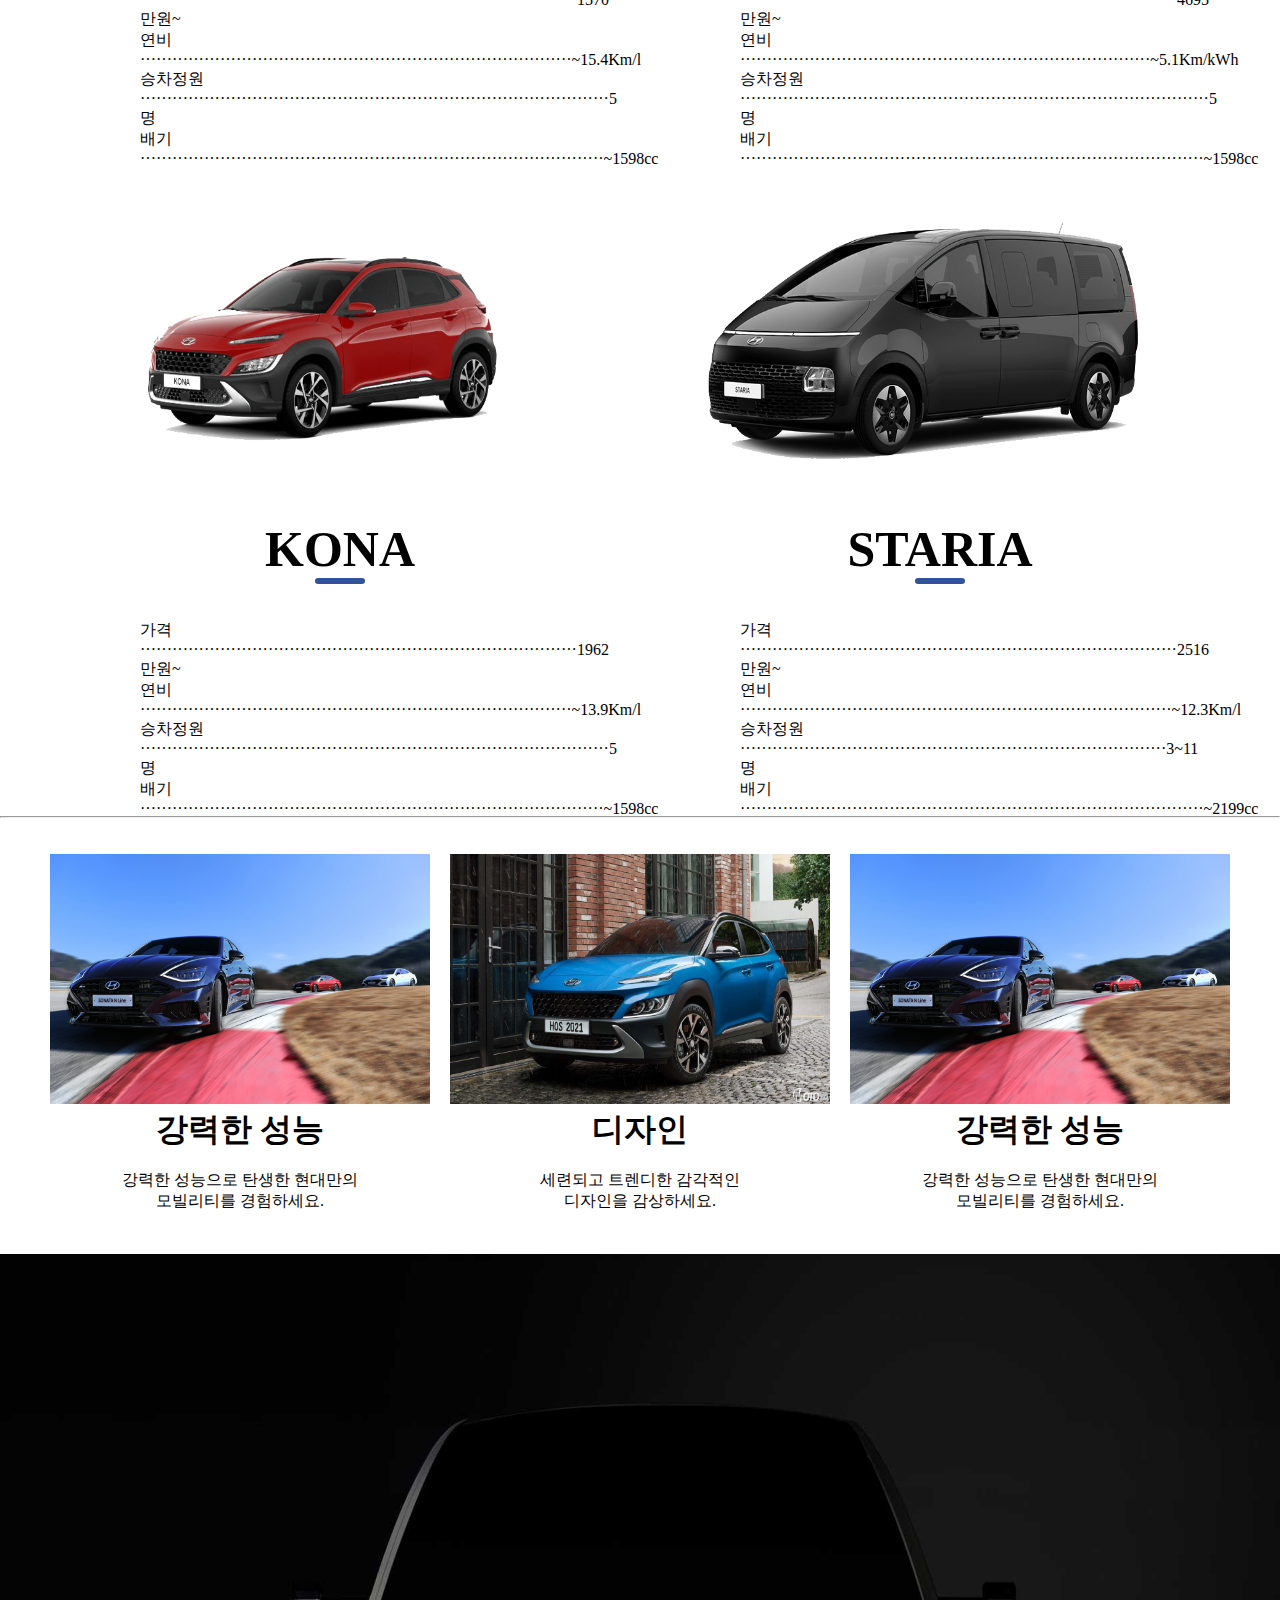
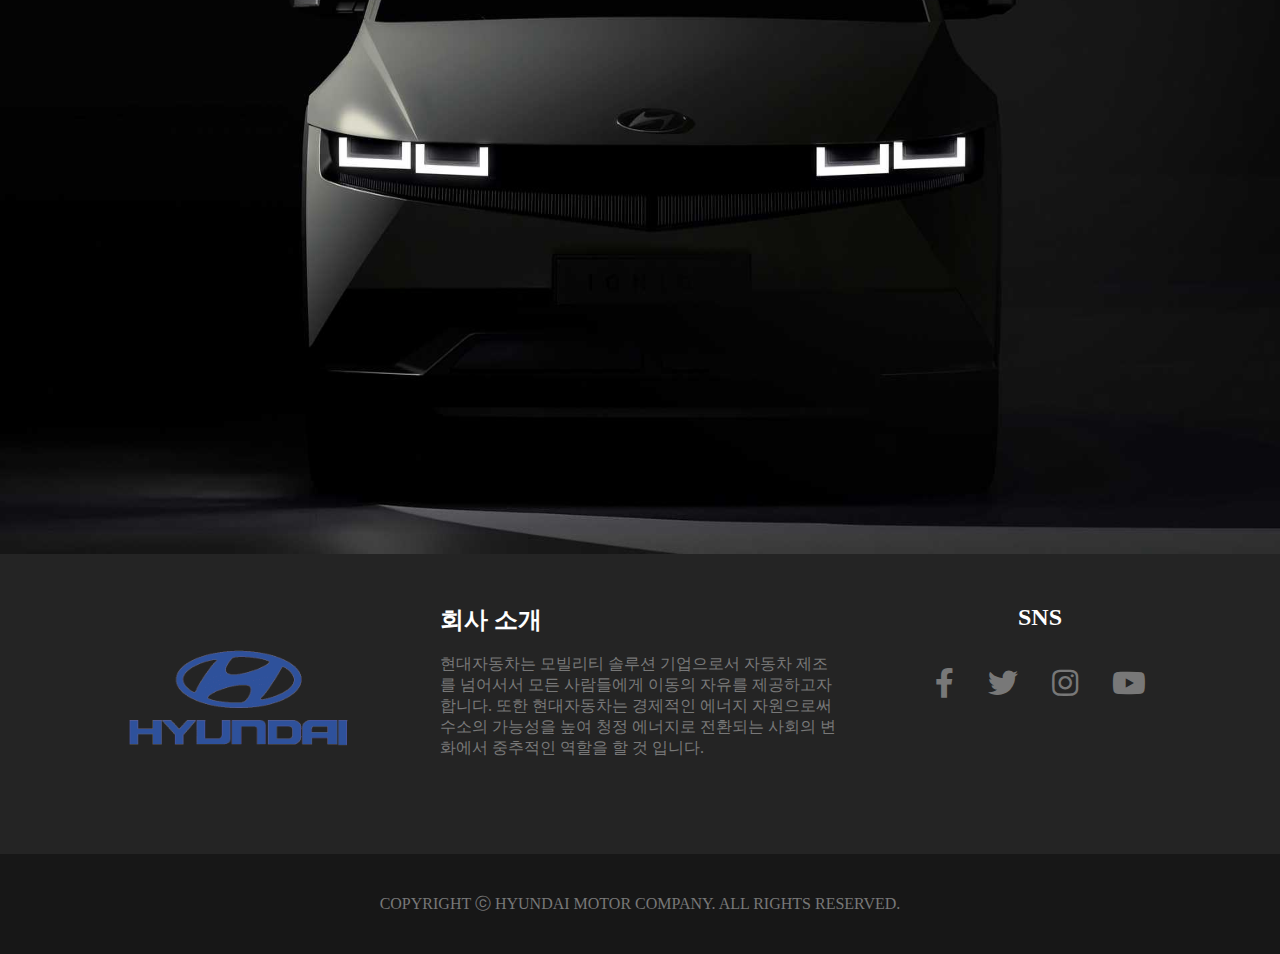
==== commit 574bd614: "1111" ====
--- a/index.html
+++ b/index.html
@@ -24,8 +24,8 @@
         <header>
             <a href="#"><img src="img/hyundai.png"  alt="logo"></a>
             <img src="img/menu.png" id="menu" alt="menu">
-            <nav>
-                <ul class="a">
+            <nav class="a">
+                <ul>
                     <li><a href="#">모델</a></li>
                     <li><a href="#">차량관리</a></li>
                     <li><a href="#">이벤트</a></li>
--- a/css/main2.css
+++ b/css/main2.css
@@ -1,6 +1,6 @@
 @charset "UTF-8";
 @media(max-width:599px){
-.slide{width: 100%; height: auto; margin: 0 auto; position: relative; display: flex; 
+.slide{width: 100%; height: auto; margin: 0 auto; position: relative;  display: flex; 
 justify-content: center; flex-direction: column; align-items: center;}
 .slide video{width: 100%; height: 100%;}
 .slide #btn div h1{color: white; text-align: center;font-size: 30px;}
--- a/css/common.css
+++ b/css/common.css
@@ -1,4 +1,5 @@
 @charset "UTF-8";
+@media(min-width:1200px){
 *{margin: 0 auto; box-sizing: border-box;}
 ul,li,ol{list-style: none;}
 a{text-decoration: none; color: black;}
@@ -7,12 +8,14 @@
 .header img{width: 200px; height: 100px; float: left;}
 header{width: 1200px; height: 100px; margin: 0 auto; 
  position: relative;}
+ .header #menu{width: 50px; height: 50px; float: right; display: none;}
 
 .header header nav{width: 700px; height: 100px; text-align: center; float: left;}
 .header header nav ul li{width: 100px; height: 100px; font-size: 20px;
 float: left;  font-weight: bold;
 padding: 40px 10px;}
 .header header nav ul li:hover{background-color:rgb(46, 85, 155) ; cursor: pointer;}
+.header header nav ul li a{padding: 40px 0;}
 .header header nav ul li:hover a{color: #fff;}
 .header header .icon{width: 200px; height: 100px; float: left; display: flex;
 text-align: center; margin-top: 43px; position: absolute; left: 75%;}
@@ -32,4 +35,5 @@
 .footer .sns a:hover{color:rgb(46, 85, 155);}
 
 .footer2{width: 100%; height: 100px; background-color: #171717; 
-color: #787878; text-align: center; display: flex; align-items: center;}+color: #787878; text-align: center; display: flex; align-items: center;}
+}--- a/css/common2.css
+++ b/css/common2.css
@@ -4,19 +4,20 @@
 ul,li,ol{list-style: none;}
 a{text-decoration: none; color: black;}
 
-.header{width: 100%; height: 100px;}
+.header{width: 100%; height: auto;}
 .header img{width: 200px; height: 100px; float: left;}
 header{width: 100%; height: 100px; margin: 0 auto; 
  }
  .header #menu{width:30px; height: 30px; cursor: pointer;float: right;
 margin-top: 20px; margin-right: 20px;}
 
-.header header nav{width: 100%; height: 50px; padding-top: 100px; text-align: left; 
- }
- .header header nav ul{width: 100%; height: 300px;}
+.header header nav{width: 100%; height: 300px; position: absolute; top:100px; text-align: left; 
+ z-index: 10; background-color: white; display: none;}
+ .header header nav ul{width: 100%; height: 300px; padding: 0;}
 .header header nav ul li{width: 100%; height: 50px; font-size: 20px;
-float: left;  font-weight: bold; border-bottom: 1px solid #787878;
+float: left; padding: 12px 10px ; font-weight: bold; border-bottom: 1px solid #787878;
 }
+.header header nav ul li a{display: block; width: 100%;}
 .header header nav ul li:hover{background-color:rgb(46, 85, 155) ; cursor: pointer;}
 .header header nav ul li:hover a{color: #fff;}
 .header header .icon{width: 200px; height: 100px; float: left; display: flex;
--- a/css/common3.css
+++ b/css/common3.css
@@ -15,6 +15,7 @@
 float: left;  font-weight: bold;
 padding: 40px 10px;}
 .header header nav ul li:hover{background-color:rgb(46, 85, 155) ; cursor: pointer;}
+.header header nav ul li a{width: 100%; height: 100%;}
 .header header nav ul li:hover a{color: #fff;}
 .header header .icon{width: 200px; height: 100px; float: left; display: flex;
 text-align: center; margin-top: 43px; position: absolute; left: 75%;}
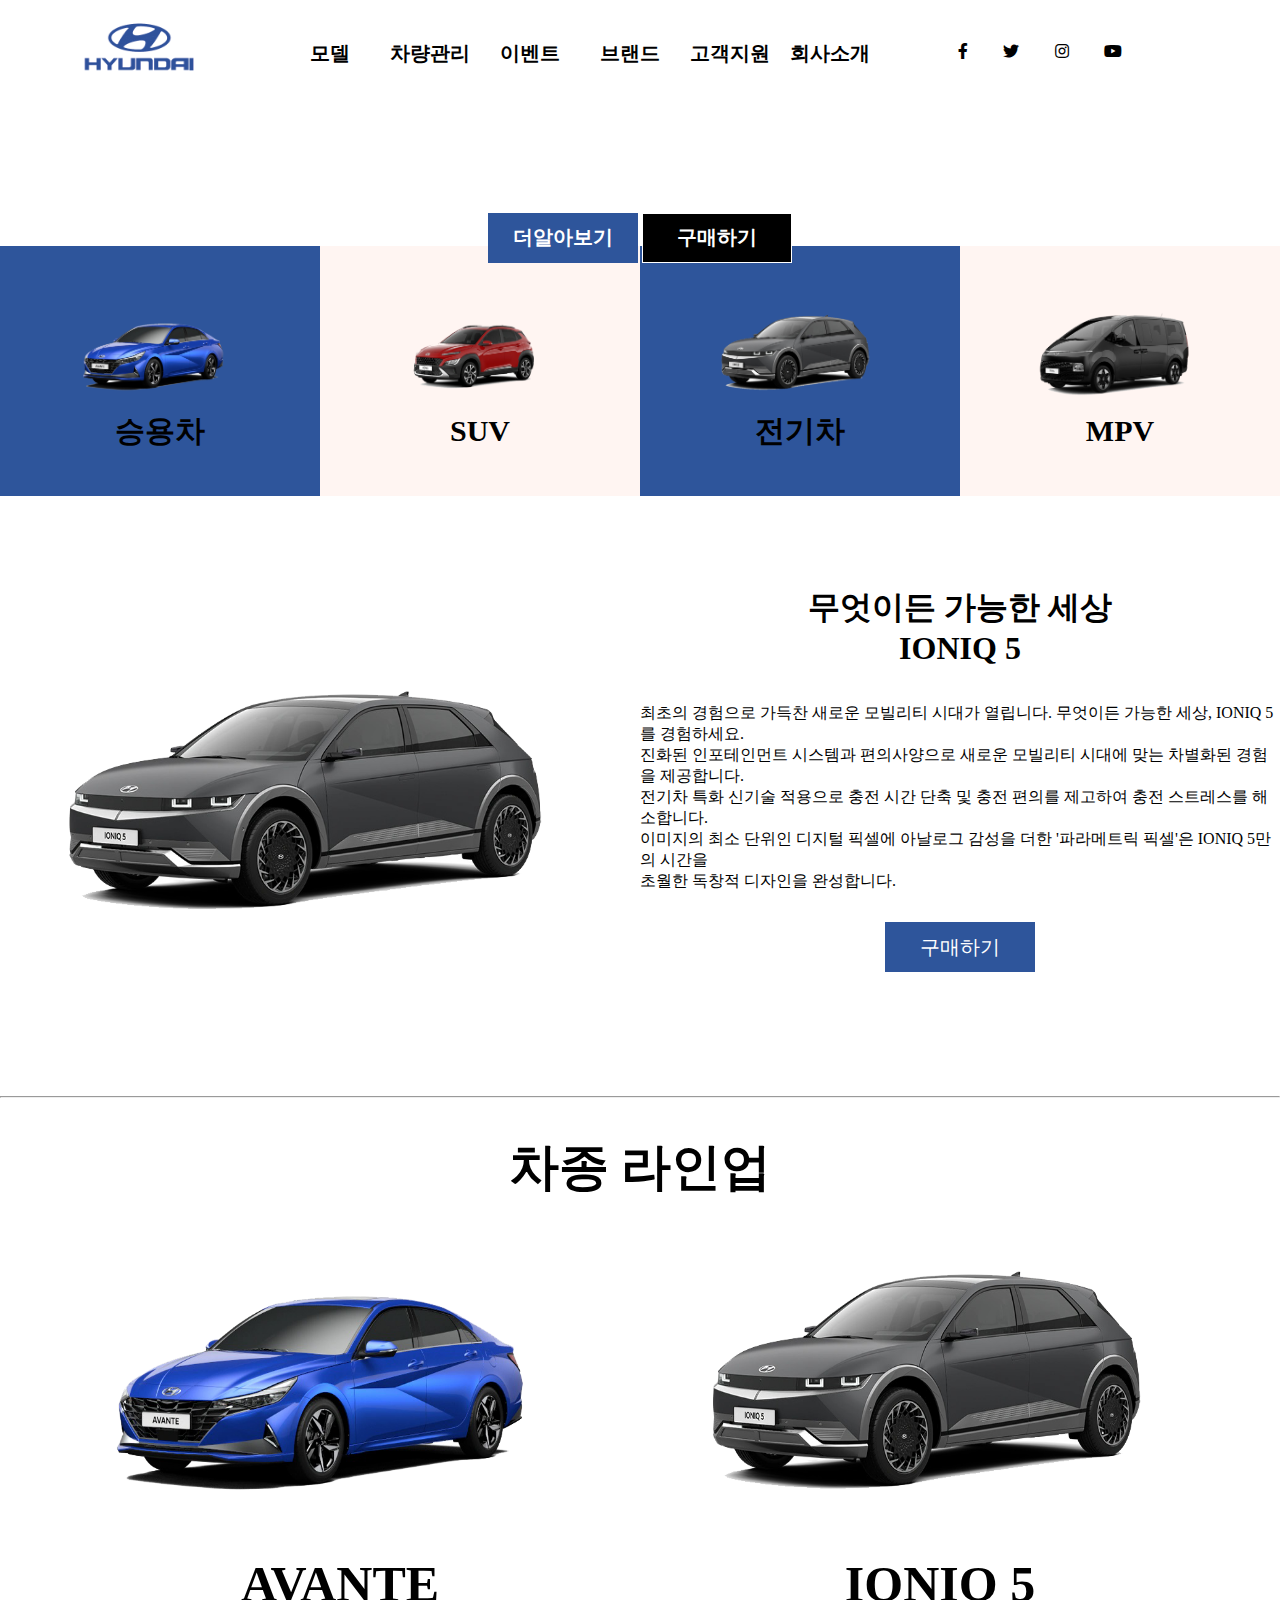
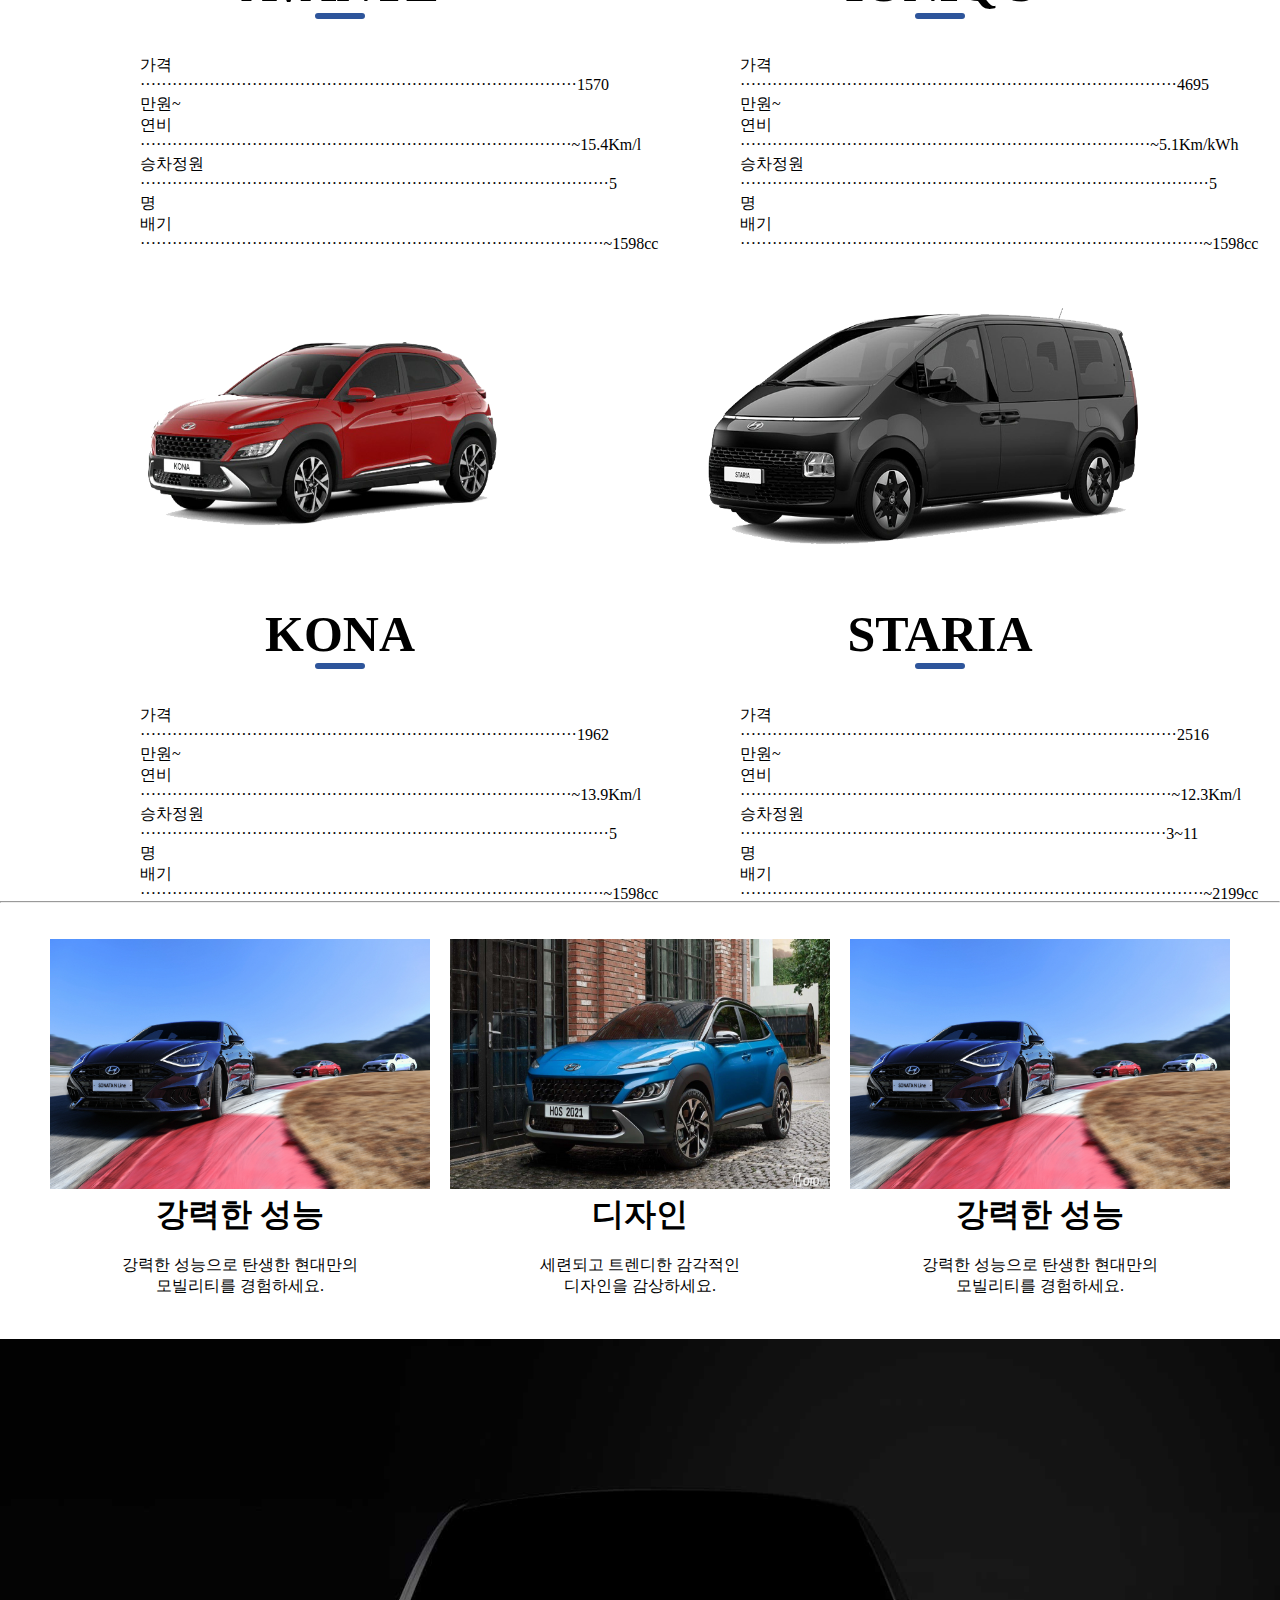
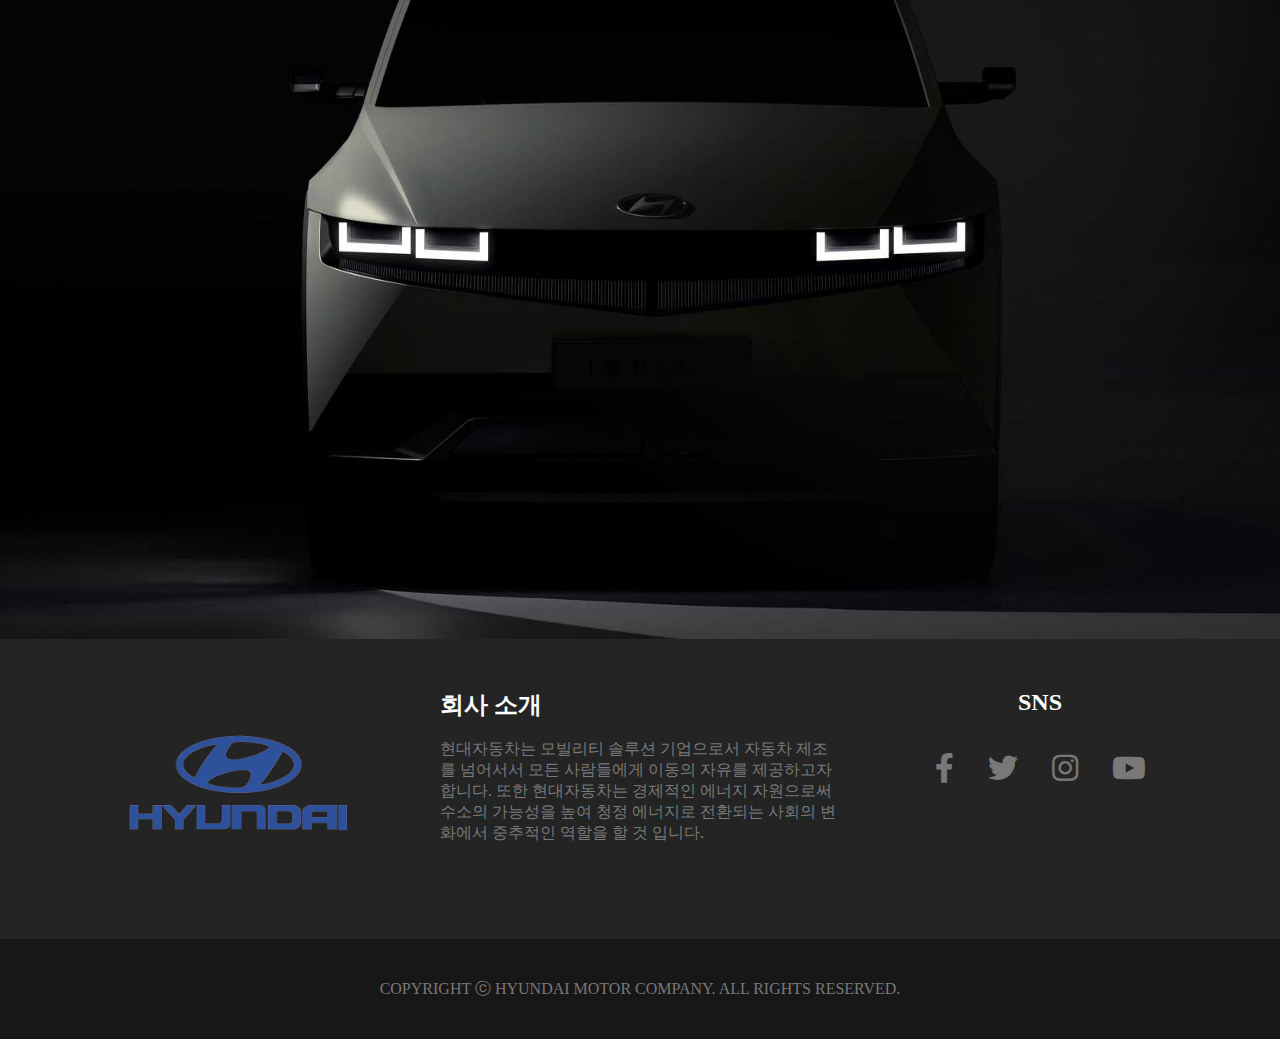
==== commit 9d919556: "11111" ====
--- a/index.html
+++ b/index.html
@@ -49,7 +49,7 @@
                     <h1 id="t"> 무엇이든 가능한 세상<br>IONIQ 5</h1>
                 </a></div>
             <div class="bt">
-                <button id="btn1" type="button" onclick="location.href='#' ">더알아보기</button>
+                <button id="btn1" type="button" onclick="location.href='sub.html' ">더알아보기</button>
                 <button id="btn2" type="button" onclick="location.href='#' ">구매하기</button>
             </div>
         </div>
--- a/css/main.css
+++ b/css/main.css
@@ -24,14 +24,17 @@
 #cars .cars1 a{width: 100%;display: flex; justify-content: center; flex-wrap: wrap;}
 #cars .cars1:nth-of-type(even){background-color: rgb(255, 245, 242)}
 
-#section1 {width: 100%; height: 515px; display: flex; justify-content: center;}
-#section1 .io{width: 50%;}
-#section1 .txt{width: 50%; display: flex; flex-direction: column; align-items: center;}
+#section1 {width: 100%; height: 600px; display: flex;}
+#section1 .io{width: 50%; height: auto; position: relative;}
+#section1 .io img{max-width: 100%; max-height: 100%; transform: translate(-50% , -50%);
+position: absolute; left: 50%; top: 50%;}
+#section1 .txt{width: 50%; margin-top: 40px; display: flex; flex-direction: column; align-items: center;}
 #section1 .txt .txt1{margin-top: 50px;}
 #section1 .txt h1{text-align: center;}
 #section1 .txt button{width: 150px; height: 50px; float: left; cursor: pointer; border: 0;
-background-color: rgb(46, 85, 155); color: white; font-size: 20px;}
+background-color: rgb(46, 85, 155); color: white; font-size: 20px; margin-top: 30px;}
 #section1 .txt button:hover{background-color: black;}
+#section1 .txt .txt1 span{width: 100%;}
 
 #etc{width: 100%; height: auto; margin: 0 auto;}
 #etc .etc1{width: 1200px; height: auto; }
@@ -49,7 +52,7 @@
 .more .mbox .box{width: 380px; height: 400px; text-align: center;}
 .more img{width: 100%; height: 250px;}
 
-.slide2{width: 100%; height: auto; margin: 0 auto; margin-bottom: -4px; background-color: pink;}
+.slide2{width: 100%; height: auto; margin: 0 auto; margin-bottom: -4px;}
 .slide2 img {width: 100%; height: 900px;}
 
 
--- a/css/main2.css
+++ b/css/main2.css
@@ -47,10 +47,10 @@
 .more{width: 100%; height: auto; margin: 0 auto;}
 .more .mbox{width: 100%; height: auto; display: flex; justify-content: space-around;
 flex-direction: column;}
-.more .mbox .box{width: 100%; height: auto; text-align: center;}
+.more .mbox .box{width: 100%; height: auto; text-align: center; margin-top: 15px;}
 .more img{width: 100%; height: 250px;}
 
-.slide2{width: 100%; height: auto; margin: 0 auto; margin-bottom: -4px; background-color: pink;}
+.slide2{width: 100%; height: auto; margin: 0 auto; margin-bottom: -4px; margin-top: 15px;}
 .slide2 img {width: 100%; height: auto;}
 
 }
--- a/css/main3.css
+++ b/css/main3.css
@@ -1,10 +1,10 @@
 @charset "UTF-8";
 @media(min-width:600px) and (max-width:1199px){
 .slide{width: 100%; height: auto; margin: 0 auto; position: relative; display: flex; 
-justify-content: center; flex-direction: column; align-items: center;}
+justify-content: center; flex-direction: column; align-items: center; }
 .slide video{width: 100%; height: 100%;}
 .slide h1{color: white; text-align: center;font-size: 50px;}
-.slide #btn{width: 500px; height: 500px; flex-wrap: wrap;
+.slide #btn{width: 500px; height: auto; flex-wrap: wrap;
 display: flex; align-content: center;  justify-content:  space-evenly;
 position: absolute;  z-index: 3; margin: 0 auto;}
 .slide #btn a{width: 100%;}
@@ -16,41 +16,44 @@
 .slide #btn #btn1:hover{background-color: black;}
 .slide #btn #btn2:hover{background-color: rgb(46, 85, 155); border: 0;}
 
-#cars{width: 100%; height: 250px; display: flex; margin-top: -4px;}
-#cars div img{width: 200px; height: 120px; }
+#cars{width: 100%; height: 250px; display: flex; margin-top: -4px; }
+#cars div img{width: 100%; height: auto; }
 #cars .cars1{width: 25%; height: 250px; background-color: rgb(46, 85, 155); 
 display: flex; flex-wrap: wrap; align-content: center; font-size: 30px;
 font-weight: bold;}
 #cars .cars1 a{width: 100%;display: flex; justify-content: center; flex-wrap: wrap;}
 #cars .cars1:nth-of-type(even){background-color: rgb(255, 245, 242)}
 
-#section1 {width: 100%; height: 515px; display: flex; justify-content: center;}
-#section1 .io{width: 50%;}
-#section1 .txt{width: 50%; display: flex; flex-direction: column; align-items: center;}
-#section1 .txt .txt1{margin-top: 50px;}
+#section1 {width: 100%; height: auto; display: flex; justify-content: space-evenly; }
+#section1 .io{width: 50%; position: relative;}
+#section1 .io img{max-width: 100%; max-height: 100%; transform: translate(-50% , -50%);
+    position: absolute; left: 50%; top: 50%;}
+#section1 .txt{width: 50%; display: flex; flex-direction: column; align-items: center; padding-right: 20px;}
+#section1 .txt .txt1{margin-top: 50px; width: 100%;}
 #section1 .txt h1{text-align: center;}
 #section1 .txt button{width: 150px; height: 50px; float: left; cursor: pointer; border: 0;
-background-color: rgb(46, 85, 155); color: white; font-size: 20px;}
+background-color: rgb(46, 85, 155); color: white; font-size: 20px; margin-bottom: 40px;
+margin-top: 30px;}
 #section1 .txt button:hover{background-color: black;}
 
-#etc{width: 100%; height: auto; margin: 0 auto;}
-#etc .etc1{width: 1200px; height: auto; }
-#etc .etc1 .lineup{ width:1200px; height: auto; display: flex; justify-content: space-evenly; 
+#etc{width: 100%; height: auto; margin: 0 auto; }
+#etc .etc1{width: 100%; height: auto; }
+#etc .etc1 .lineup{ width:100%; height: auto; display: flex; justify-content: space-evenly; 
  flex-wrap: wrap;  margin: 0;}
 #etc .etc1  h1{font-size: 50px; text-align: center;}
-#etc .etc1 .lineup img{width: 580px; height: 350px;}
-#etc .etc1 .lineup div{width: 580px; height: 650px;}
-#etc .etc1 .lineup div .info{width: 400px; height: 100px;}
+#etc .etc1 .lineup img{width: 50%; height: auto;}
+#etc .etc1 .lineup div{width: 100%; height: auto; text-align: center;}
+#etc .etc1 .lineup div .info{width: 100%; height: auto;}
 #etc .etc1 .lineup div hr{width: 50px; border: 3px solid rgb(46, 85, 155); border-radius: 20px;}
 
 .more{width: 100%; height: auto; margin: 0 auto;}
-.more .mbox{width: 1200px; height: 400px; display: flex; justify-content: space-around;
+.more .mbox{width: 100%; height: 400px; display: flex; justify-content: space-around;
 flex-wrap: wrap;}
-.more .mbox .box{width: 380px; height: 400px; text-align: center;}
-.more img{width: 100%; height: 250px;}
+.more .mbox .box{width: 30%; height: 400px; text-align: center;}
+.more img{width: 100%; height: auto;}
 
-.slide2{width: 100%; height: auto; margin: 0 auto; margin-bottom: -4px; background-color: pink;}
-.slide2 img {width: 100%; height: 900px;}
+.slide2{width: 100%; height: auto; margin: 0 auto; margin-bottom: -4px; }
+.slide2 img {width: 100%; height: auto;}
 
 
 }--- a/css/common.css
+++ b/css/common.css
@@ -17,7 +17,7 @@
 .header header nav ul li:hover{background-color:rgb(46, 85, 155) ; cursor: pointer;}
 .header header nav ul li a{padding: 40px 0;}
 .header header nav ul li:hover a{color: #fff;}
-.header header .icon{width: 200px; height: 100px; float: left; display: flex;
+.header header .icon{width: 200px; height: 30px; float: left; display: flex;
 text-align: center; margin-top: 43px; position: absolute; left: 75%;}
 .header header .icon a:hover{color: rgb(46, 85, 155);}
 
--- a/css/common2.css
+++ b/css/common2.css
@@ -14,7 +14,7 @@
 .header header nav{width: 100%; height: 300px; position: absolute; top:100px; text-align: left; 
  z-index: 10; background-color: white; display: none;}
  .header header nav ul{width: 100%; height: 300px; padding: 0;}
-.header header nav ul li{width: 100%; height: 50px; font-size: 20px;
+.header header nav ul li{width: 100%; height: 50px; font-size: 15px;
 float: left; padding: 12px 10px ; font-weight: bold; border-bottom: 1px solid #787878;
 }
 .header header nav ul li a{display: block; width: 100%;}
--- a/css/common3.css
+++ b/css/common3.css
@@ -5,32 +5,33 @@
 a{text-decoration: none; color: black;}
 
 .header{width: 100%; height: 100px;}
-.header img{width: 200px; height: 100px; float: left;}
-header{width: 1200px; height: 100px; margin: 0 auto; 
+.header img{width: 20%; height: 100px; float: left;}
+header{width: 100%; height: 100px; margin: 0 auto; 
  position: relative;}
  .header #menu{width: 50px; height: 50px; float: right; display: none;}
 
-.header header nav{width: 700px; height: 100px; text-align: center; float: left;}
-.header header nav ul li{width: 100px; height: 100px; font-size: 20px;
+.header header nav{width: 80%; height: 100px; text-align: center;}
+.header header nav ul{width: 100%;}
+.header header nav ul li{width: 16%; height: 100%; font-size: 75%;
 float: left;  font-weight: bold;
-padding: 40px 10px;}
+padding: 40px 9px;}
 .header header nav ul li:hover{background-color:rgb(46, 85, 155) ; cursor: pointer;}
-.header header nav ul li a{width: 100%; height: 100%;}
+.header header nav ul li a{padding: 40px 0;}
 .header header nav ul li:hover a{color: #fff;}
 .header header .icon{width: 200px; height: 100px; float: left; display: flex;
-text-align: center; margin-top: 43px; position: absolute; left: 75%;}
+text-align: center; margin-top: 43px; position: absolute; left: 75%; display: none;}
 .header header .icon a:hover{color: rgb(46, 85, 155);}
 
 .footer{width: 100%; height: 300px; background-color: #242424;}
-.footer .foot{width: 1200px; height: 300px; display: flex; 
+.footer .foot{width: 100%; height: 300px; display: flex; 
 margin: 0 auto; align-items: center; float: left;}
 .footer h2{color: white;}
-.footer footer{width: 1200px; height: 300px;}
-.footer .fl{width: 400px; height: 200px; }
-.footer img {width: 400px; height: 200px;}
-.footer .au{width: 400px; height: 200px;}
+.footer footer{width: 100%; height: 300px;}
+.footer .fl{width: 50%; height: 200px; }
+.footer img {width: 100%; height: 200px;}
+.footer .au{width: 50%; height: 200px;}
 .footer .au {color: #787878;}
-.footer .sns{width: 400px; height: 200px; text-align: center;}
+.footer .sns{width: 400px; height: 200px; text-align: center; display: none;}
 .footer .sns a{margin: 15px; font-size: 30px; color: #787878;}
 .footer .sns a:hover{color:rgb(46, 85, 155);}
 
